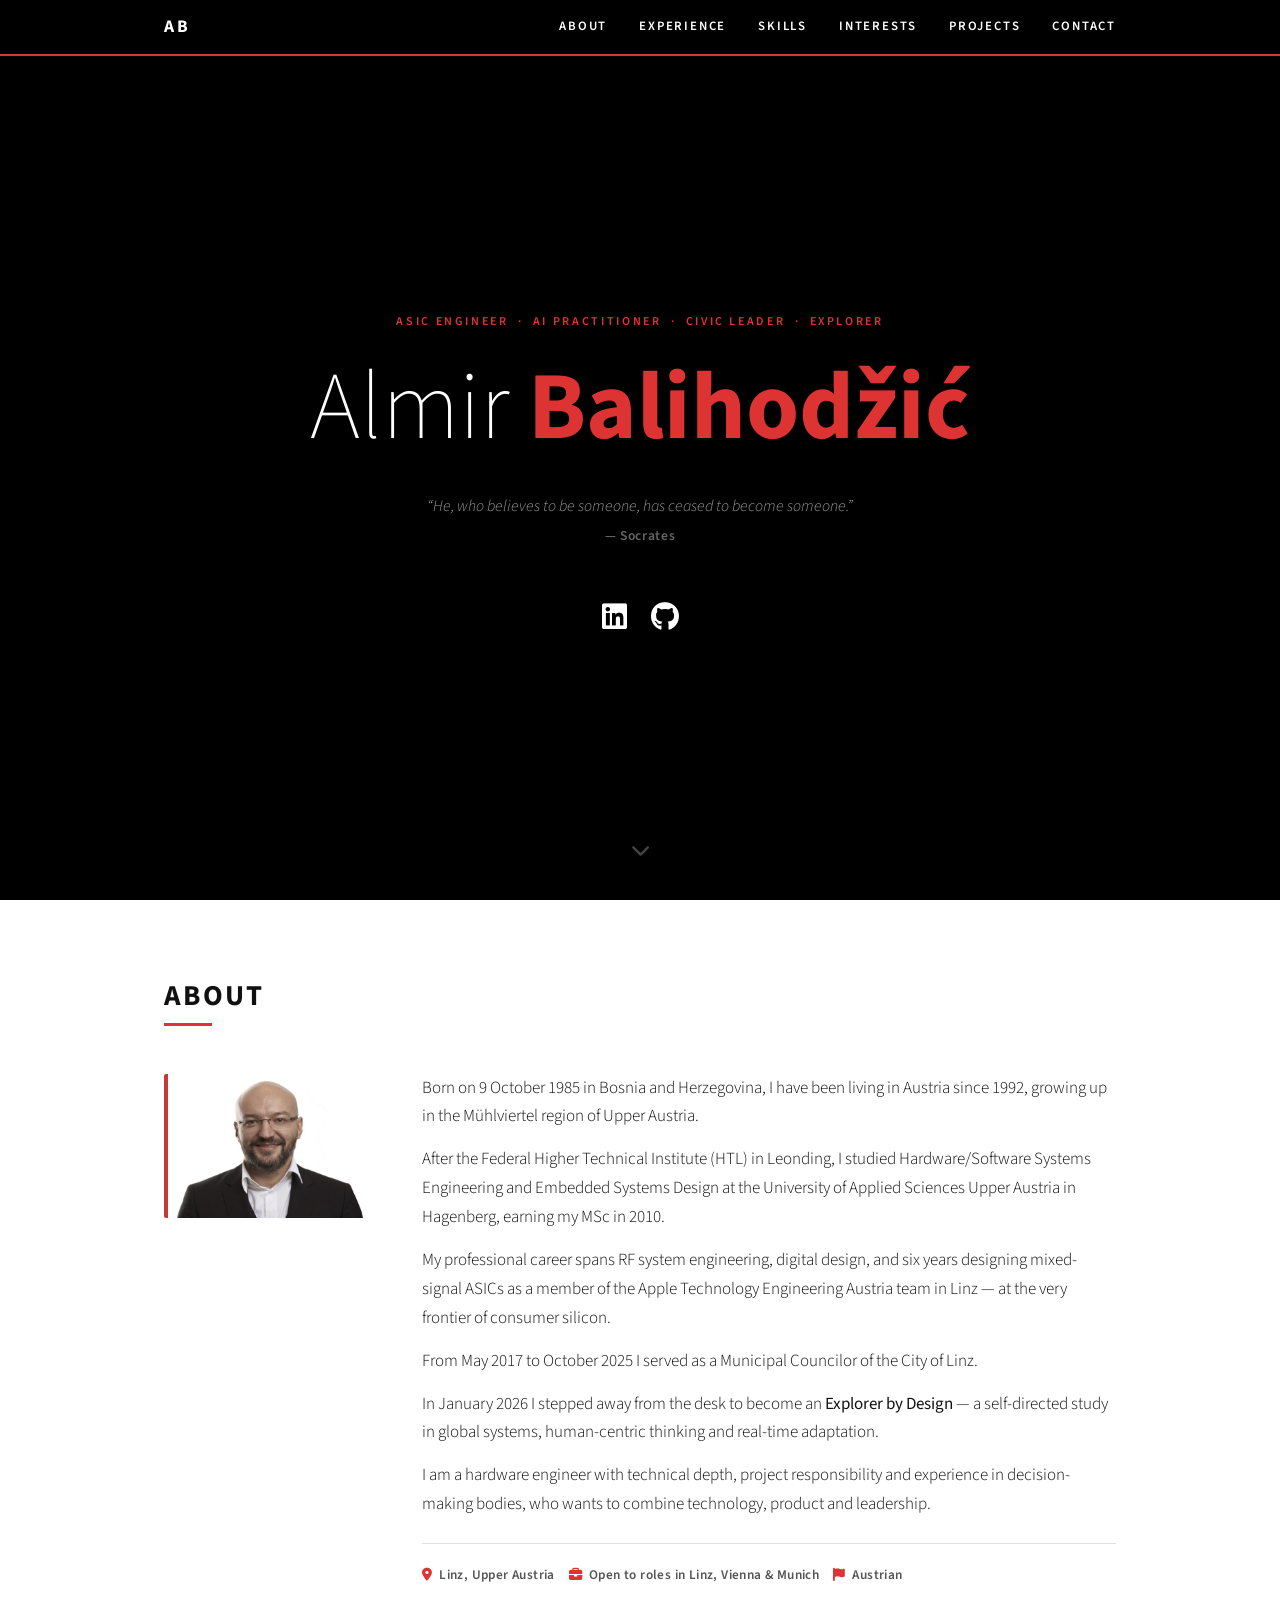
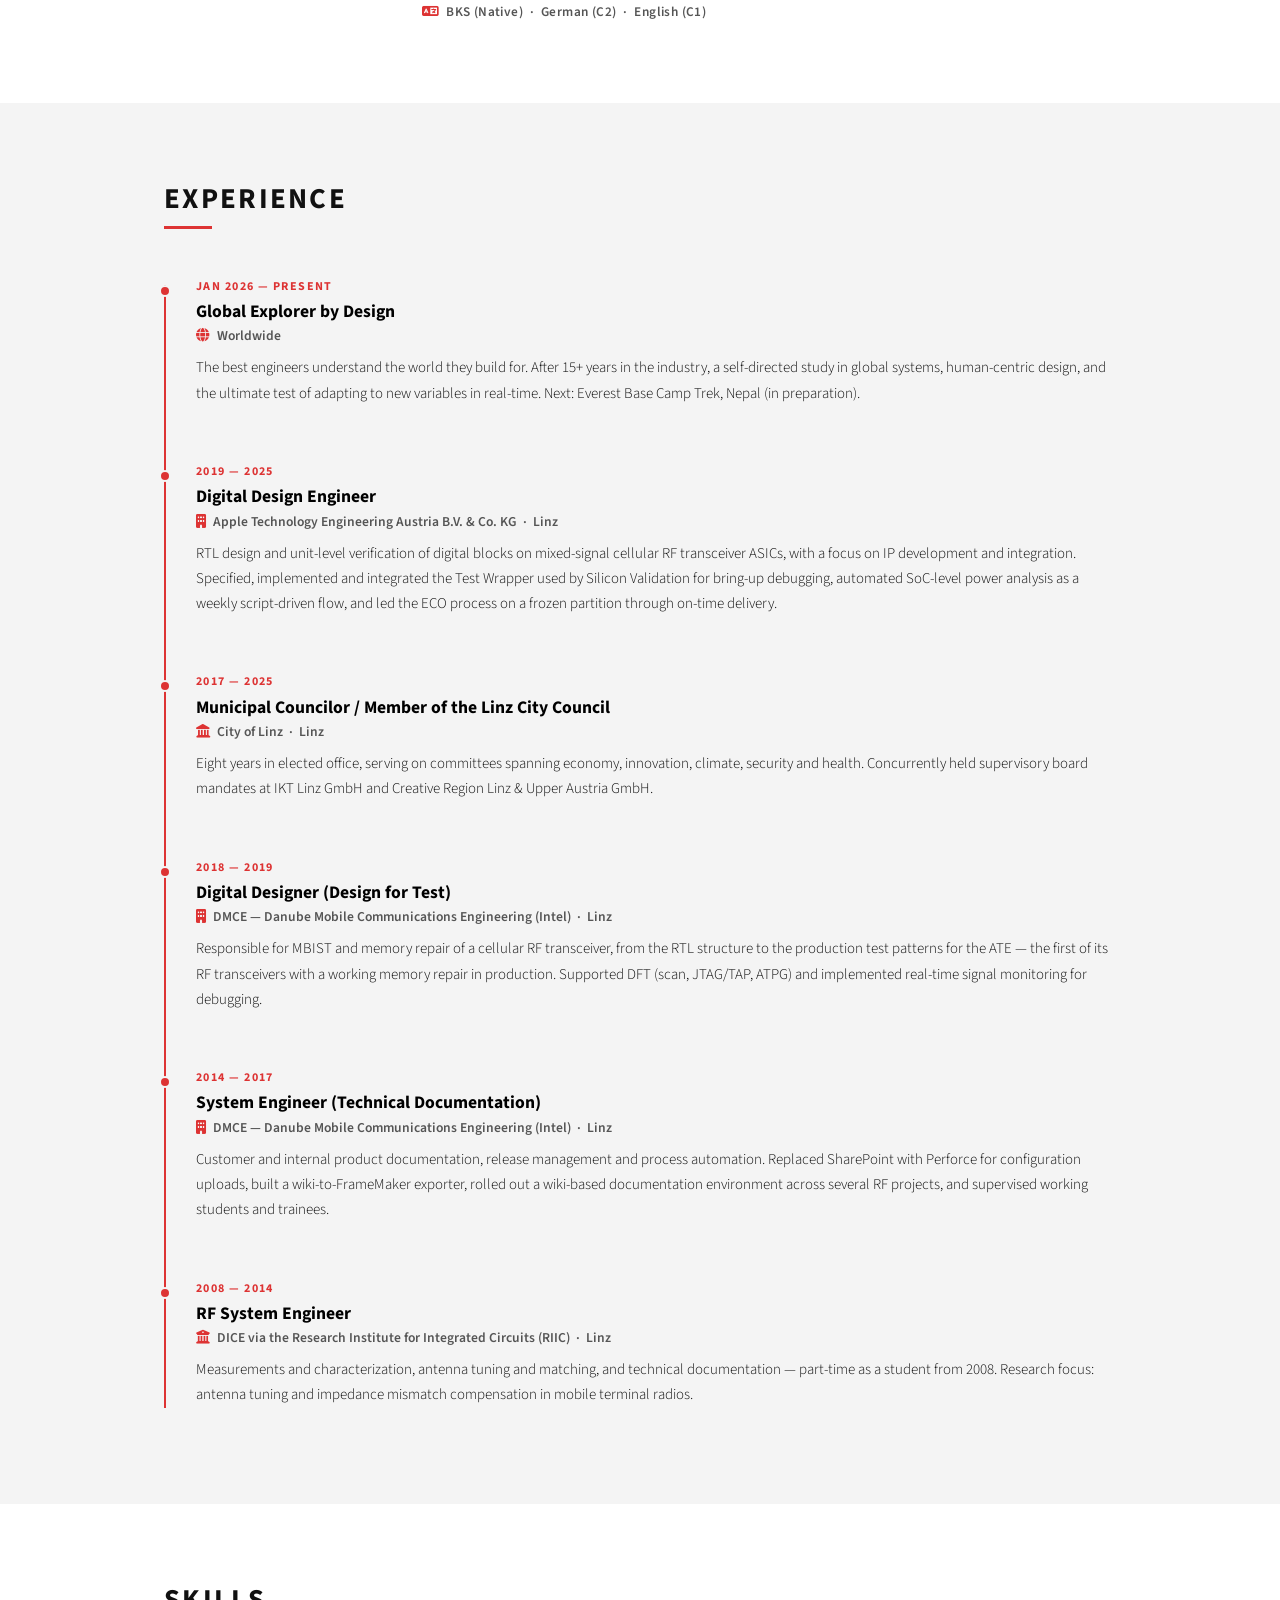
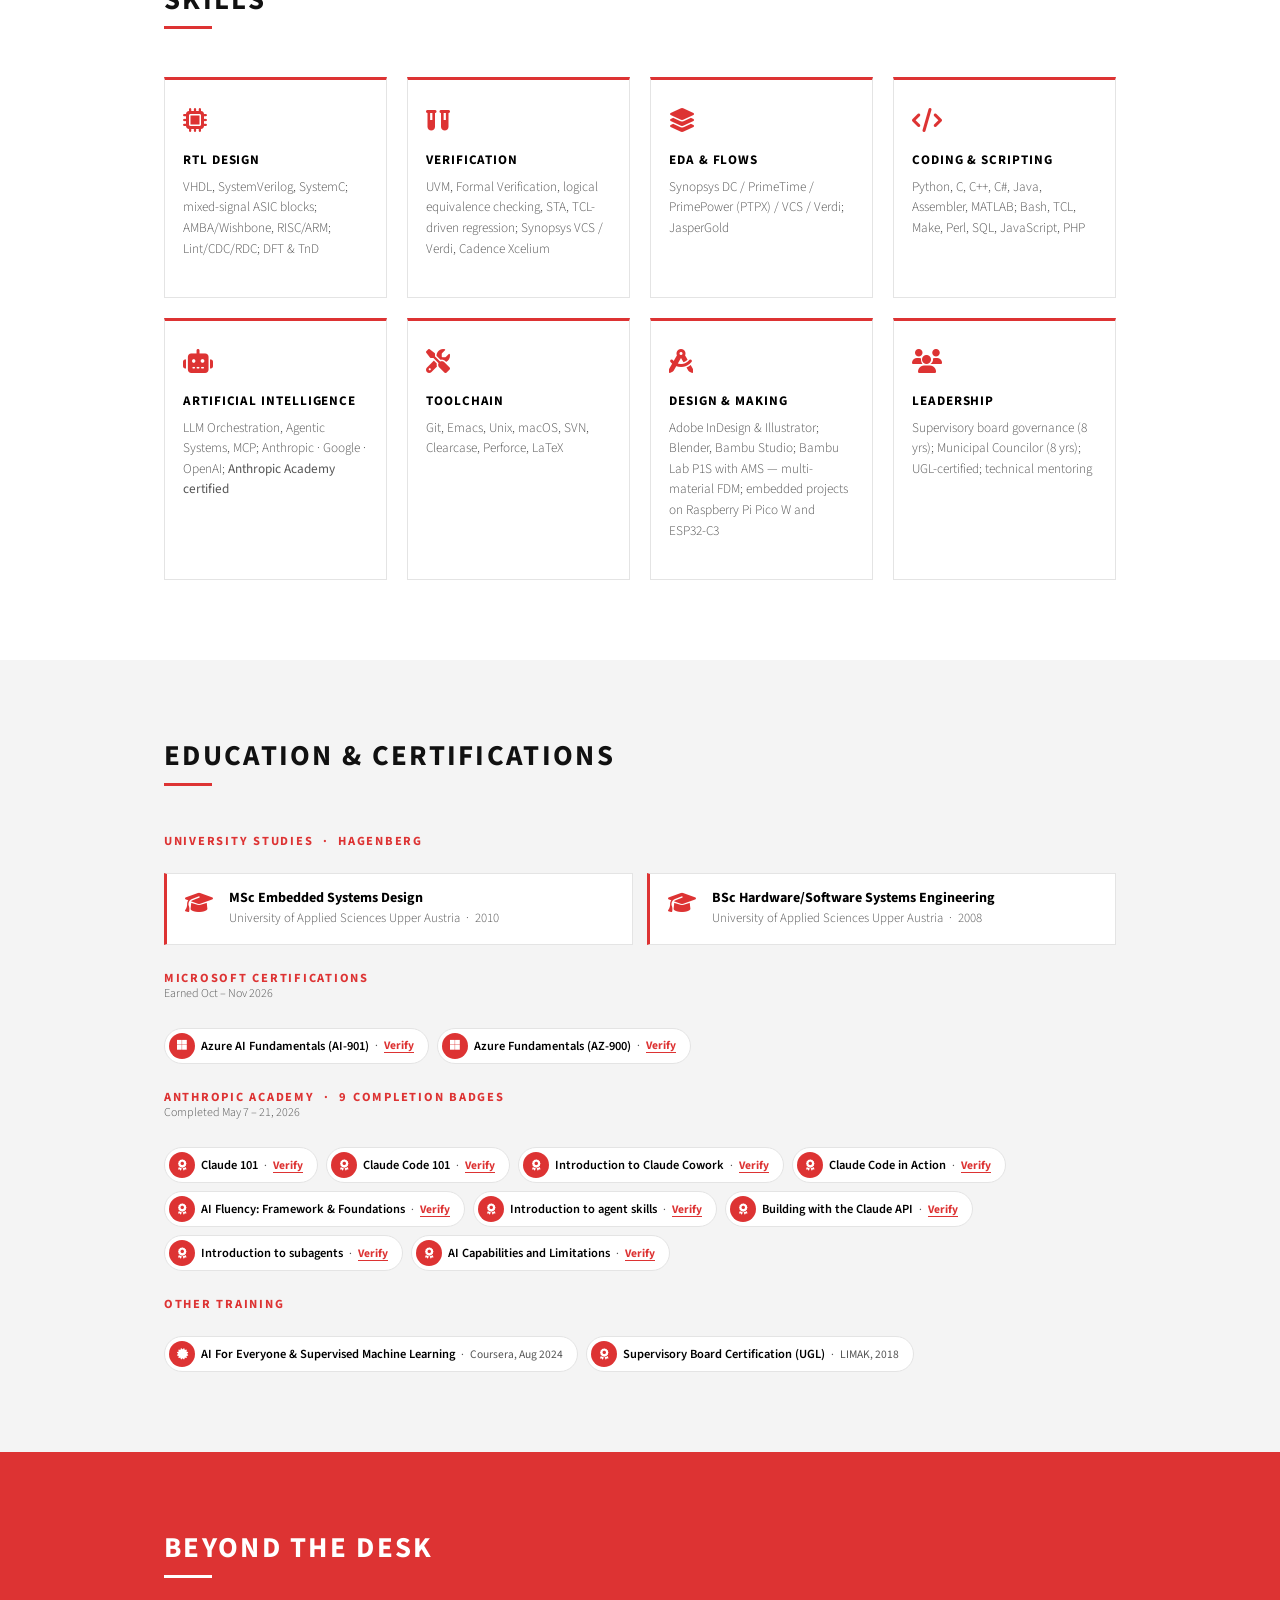
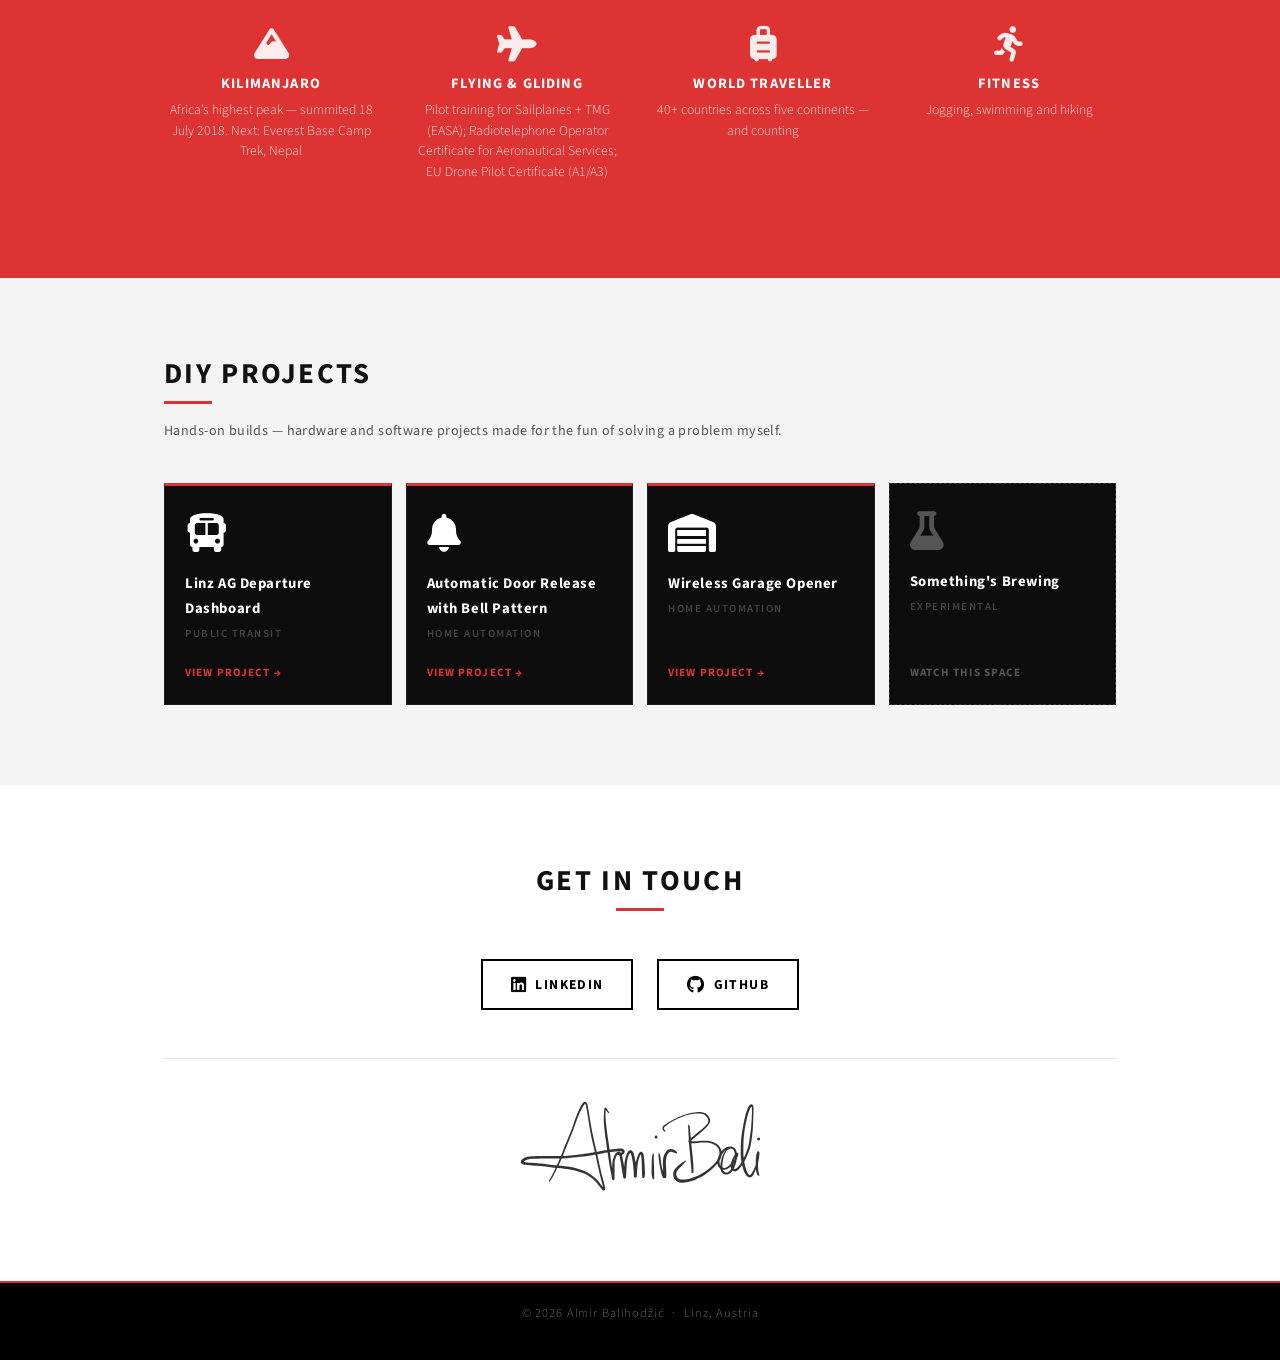
==== index.html @ bf656833 "chore: cache-bust CSS → fbca415" ====
<!DOCTYPE html>
<html lang="en">
<head>
  <meta charset="UTF-8">
  <meta name="viewport" content="width=device-width, initial-scale=1.0">
  <meta name="description" content="Almir Balihodžić — ASIC Engineer, AI Practitioner, Civic Leader, Explorer">
  <meta name="theme-color" content="#000000">

  <!-- Favicon -->
  <link rel="icon" href="favicon.svg" type="image/svg+xml">
  <link rel="apple-touch-icon" href="img/apple-touch-icon.png">
  <link rel="manifest" href="manifest.json">

  <!-- Open Graph — Facebook & LinkedIn -->
  <meta property="og:type" content="website">
  <meta property="og:title" content="Almir Balihodžić">
  <meta property="og:description" content="ASIC Engineer · AI Practitioner · Civic Leader · Explorer">
  <link rel="canonical" href="https://ialmirpro.github.io">

  <meta property="og:url" content="https://ialmirpro.github.io">
  <meta property="og:image" content="https://ialmirpro.github.io/img/social/og-facebook-linkedin.jpg">
  <meta property="og:image:width" content="1200">
  <meta property="og:image:height" content="630">
  <meta property="og:image:alt" content="Almir Balihodžić — ASIC Engineer, AI Practitioner, Civic Leader, Explorer">
  <meta property="profile:first_name" content="Almir">
  <meta property="profile:last_name" content="Balihodžić">
  <meta property="profile:username" content="almirbalihodzic">

  <!-- Twitter / X Card -->
  <meta name="twitter:card" content="summary_large_image">
  <meta name="twitter:title" content="Almir Balihodžić">
  <meta name="twitter:description" content="ASIC Engineer · AI Practitioner · Civic Leader · Explorer">
  <meta name="twitter:image" content="https://ialmirpro.github.io/img/social/og-facebook-linkedin.jpg">

  <title>Almir Balihodžić</title>

  <!-- Source Sans Pro -->
  <link rel="preconnect" href="https://fonts.googleapis.com">
  <link rel="preconnect" href="https://fonts.gstatic.com" crossorigin>
  <link href="https://fonts.googleapis.com/css2?family=Source+Sans+Pro:ital,wght@0,200;0,300;0,400;0,600;0,700;1,300&display=swap" rel="stylesheet">

  <!-- Font Awesome 6 -->
  <link rel="stylesheet" href="https://cdnjs.cloudflare.com/ajax/libs/font-awesome/6.5.0/css/all.min.css">

  <!-- Bootstrap 5 -->
  <link rel="stylesheet" href="https://cdn.jsdelivr.net/npm/bootstrap@5.3.3/dist/css/bootstrap.min.css">

  <link rel="stylesheet" href="style.css?v=fbca415">
</head>
<body>

  <!-- ================================================ -->
  <!-- NAVIGATION                                        -->
  <!-- ================================================ -->
  <nav class="navbar navbar-expand-md fixed-top" id="navbar">
    <div class="container">
      <a class="navbar-brand" href="#hero">AB</a>
      <button class="navbar-toggler" type="button" data-bs-toggle="collapse" data-bs-target="#navLinks" aria-controls="navLinks" aria-expanded="false" aria-label="Toggle navigation">
        <i class="fas fa-bars"></i>
      </button>
      <div class="collapse navbar-collapse" id="navLinks">
        <ul class="navbar-nav ms-md-auto">
          <li class="nav-item"><a class="nav-link" href="#about">About</a></li>
          <li class="nav-item"><a class="nav-link" href="#experience">Experience</a></li>
          <li class="nav-item"><a class="nav-link" href="#skills">Skills</a></li>
          <li class="nav-item"><a class="nav-link" href="#interests">Interests</a></li>
          <li class="nav-item d-none"><a class="nav-link" href="#gallery">Gallery</a></li>
          <li class="nav-item"><a class="nav-link" href="#projects">Projects</a></li>
          <li class="nav-item d-none"><a class="nav-link" href="#dashboards">Dashboards</a></li>
          <li class="nav-item"><a class="nav-link" href="#contact">Contact</a></li>
        </ul>
      </div>
    </div>
  </nav>

  <!-- ================================================ -->
  <!-- HERO                                              -->
  <!-- ================================================ -->
  <section id="hero" class="d-flex flex-column align-items-center justify-content-center text-center min-vh-100 position-relative">
    <div class="hero-content d-flex flex-column align-items-center gap-4">
      <span class="hero-eyebrow">ASIC Engineer &nbsp;·&nbsp; AI Practitioner &nbsp;·&nbsp; Civic Leader &nbsp;·&nbsp; Explorer</span>
      <h1>Almir <span class="red">Balihodžić</span></h1>
      <p class="hero-quote">
        &ldquo;He, who believes to be someone, has ceased to become someone.&rdquo;
        <em>&mdash; Socrates</em>
      </p>
      <div class="hero-icons d-flex gap-4 mt-2">
        <a href="https://www.linkedin.com/in/almirbalihodzic" target="_blank" rel="noopener" aria-label="LinkedIn">
          <i class="fab fa-linkedin"></i>
        </a>
        <a href="https://github.com/iAlmirPro" target="_blank" rel="noopener" aria-label="GitHub">
          <i class="fab fa-github"></i>
        </a>
      </div>
    </div>
    <a class="scroll-down" href="#about" aria-label="Scroll down">
      <i class="fas fa-chevron-down"></i>
    </a>
  </section>

  <!-- ================================================ -->
  <!-- ABOUT                                             -->
  <!-- ================================================ -->
  <section id="about">
    <div class="container">
      <h2 class="section-title">About</h2>
      <div class="about-grid row g-5 align-items-start">
        <div class="about-photo col-12 col-md-auto">
          <img src="img/photo.jpg" alt="Almir Balihodžić">
        </div>
        <div class="about-text col-12 col-md">
          <p>Born on 9 October 1985 in Bosnia and Herzegovina, I have been living in Austria since 1992, growing up in the Mühlviertel region of Upper Austria.</p>
          <p>After the Federal Higher Technical Institute (HTL) in Leonding, I studied Hardware/Software Systems Engineering and Embedded Systems Design at the University of Applied Sciences Upper Austria in Hagenberg, earning my MSc in 2010.</p>
          <p>My professional career spans RF system engineering, digital design, and six years designing mixed-signal ASICs as a member of the Apple Technology Engineering Austria team in Linz — at the very frontier of consumer silicon.</p>
          <p>From May 2017 to October 2025 I served as a Municipal Councilor of the City of Linz.</p>
		  <p>In January 2026 I stepped away from the desk to become an <strong>Explorer by Design</strong> — a self-directed study in global systems, human-centric thinking and real-time adaptation.</p>
          <p>I am a hardware engineer with technical depth, project responsibility and experience in decision-making bodies, who wants to combine technology, product and leadership.</p>
          <div class="about-meta">
            <span><i class="fas fa-map-marker-alt"></i>&nbsp; Linz, Upper Austria</span>
            <span><i class="fas fa-briefcase"></i>&nbsp; Open to roles in Linz, Vienna &amp; Munich</span>
            <span><i class="fas fa-flag"></i>&nbsp; Austrian</span>
            <span><i class="fas fa-language"></i>&nbsp; BKS (Native) &nbsp;·&nbsp; German (C2) &nbsp;·&nbsp; English (C1)</span>
          </div>
        </div>
      </div>
    </div>
  </section>

  <!-- ================================================ -->
  <!-- EXPERIENCE                                        -->
  <!-- ================================================ -->
  <section id="experience" class="section-alt">
    <div class="container">
      <h2 class="section-title">Experience</h2>
      <div class="timeline">

        <div class="timeline-item">
          <div class="timeline-date">Jan 2026 &mdash; present</div>
          <div class="timeline-body">
            <h3>Global Explorer by Design</h3>
            <p class="timeline-org"><i class="fas fa-globe"></i> Worldwide</p>
            <p>The best engineers understand the world they build for. After 15+ years in the industry, a self-directed study in global systems, human-centric design, and the ultimate test of adapting to new variables in real-time. Next: Everest Base Camp Trek, Nepal (in preparation).</p>
          </div>
        </div>

        <div class="timeline-item">
          <div class="timeline-date">2019 &mdash; 2025</div>
          <div class="timeline-body">
            <h3>Digital Design Engineer</h3>
            <p class="timeline-org"><i class="fas fa-building"></i> Apple Technology Engineering Austria B.V. &amp; Co. KG &nbsp;&middot;&nbsp; Linz</p>
            <p>RTL design and unit-level verification of digital blocks on mixed-signal cellular RF transceiver ASICs, with a focus on IP development and integration. Specified, implemented and integrated the Test Wrapper used by Silicon Validation for bring-up debugging, automated SoC-level power analysis as a weekly script-driven flow, and led the ECO process on a frozen partition through on-time delivery.</p>
          </div>
        </div>

        <div class="timeline-item">
          <div class="timeline-date">2017 &mdash; 2025</div>
          <div class="timeline-body">
            <h3>Municipal Councilor / Member of the Linz City Council</h3>
            <p class="timeline-org"><i class="fas fa-landmark"></i> City of Linz &nbsp;&middot;&nbsp; Linz</p>
            <p>Eight years in elected office, serving on committees spanning economy, innovation, climate, security and health. Concurrently held supervisory board mandates at IKT Linz GmbH and Creative Region Linz &amp; Upper Austria GmbH.</p>
          </div>
        </div>

        <div class="timeline-item">
          <div class="timeline-date">2018 &mdash; 2019</div>
          <div class="timeline-body">
            <h3>Digital Designer (Design for Test)</h3>
            <p class="timeline-org"><i class="fas fa-building"></i> DMCE — Danube Mobile Communications Engineering (Intel) &nbsp;&middot;&nbsp; Linz</p>
            <p>Responsible for MBIST and memory repair of a cellular RF transceiver, from the RTL structure to the production test patterns for the ATE — the first of its RF transceivers with a working memory repair in production. Supported DFT (scan, JTAG/TAP, ATPG) and implemented real-time signal monitoring for debugging.</p>
          </div>
        </div>

        <div class="timeline-item">
          <div class="timeline-date">2014 &mdash; 2017</div>
          <div class="timeline-body">
            <h3>System Engineer (Technical Documentation)</h3>
            <p class="timeline-org"><i class="fas fa-building"></i> DMCE — Danube Mobile Communications Engineering (Intel) &nbsp;&middot;&nbsp; Linz</p>
            <p>Customer and internal product documentation, release management and process automation. Replaced SharePoint with Perforce for configuration uploads, built a wiki-to-FrameMaker exporter, rolled out a wiki-based documentation environment across several RF projects, and supervised working students and trainees.</p>
          </div>
        </div>

        <div class="timeline-item">
          <div class="timeline-date">2008 &mdash; 2014</div>
          <div class="timeline-body">
            <h3>RF System Engineer</h3>
            <p class="timeline-org"><i class="fas fa-university"></i> DICE via the Research Institute for Integrated Circuits (RIIC) &nbsp;&middot;&nbsp; Linz</p>
            <p>Measurements and characterization, antenna tuning and matching, and technical documentation — part-time as a student from 2008. Research focus: antenna tuning and impedance mismatch compensation in mobile terminal radios.</p>
          </div>
        </div>

      </div>
    </div>
  </section>

  <!-- ================================================ -->
  <!-- SKILLS                                            -->
  <!-- ================================================ -->
  <section id="skills">
    <div class="container">
      <h2 class="section-title">Skills</h2>
      <div class="skills-grid row row-cols-2 row-cols-md-4">

        <div class="col">
          <div class="skill-card card h-100">
            <div class="skill-icon"><i class="fas fa-microchip"></i></div>
            <h3>RTL Design</h3>
            <p>VHDL, SystemVerilog, SystemC; mixed-signal ASIC blocks; AMBA/Wishbone, RISC/ARM; Lint/CDC/RDC; DFT &amp; TnD</p>
          </div>
        </div>

        <div class="col">
          <div class="skill-card card h-100">
            <div class="skill-icon"><i class="fas fa-vials"></i></div>
            <h3>Verification</h3>
            <p>UVM, Formal Verification, logical equivalence checking, STA, TCL-driven regression; Synopsys VCS / Verdi, Cadence Xcelium</p>
          </div>
        </div>

        <div class="col">
          <div class="skill-card card h-100">
            <div class="skill-icon"><i class="fas fa-layer-group"></i></div>
            <h3>EDA &amp; Flows</h3>
            <p>Synopsys DC / PrimeTime / PrimePower (PTPX) / VCS / Verdi; JasperGold</p>
          </div>
        </div>

        <div class="col">
          <div class="skill-card card h-100">
            <div class="skill-icon"><i class="fas fa-code"></i></div>
            <h3>Coding & Scripting</h3>
            <p>Python, C, C++, C#, Java, Assembler, MATLAB; Bash, TCL, Make, Perl, SQL, JavaScript, PHP</p>
          </div>
        </div>

        <div class="col">
          <div class="skill-card card h-100">
            <div class="skill-icon"><i class="fas fa-robot"></i></div>
            <h3>Artificial Intelligence</h3>
            <p>LLM Orchestration, Agentic Systems, MCP; Anthropic · Google · OpenAI; <strong>Anthropic Academy certified</strong></p>
          </div>
        </div>

        <div class="col">
          <div class="skill-card card h-100">
            <div class="skill-icon"><i class="fas fa-tools"></i></div>
            <h3>Toolchain</h3>
            <p>Git, Emacs, Unix, macOS, SVN, Clearcase, Perforce, LaTeX</p>
          </div>
        </div>

        <div class="col">
          <div class="skill-card card h-100">
            <div class="skill-icon"><i class="fas fa-drafting-compass"></i></div>
            <h3>Design &amp; Making</h3>
            <p>Adobe InDesign & Illustrator; Blender, Bambu Studio; Bambu Lab P1S with AMS &mdash; multi-material FDM; embedded projects on Raspberry Pi Pico W and ESP32-C3</p>
          </div>
        </div>

        <div class="col">
          <div class="skill-card card h-100">
            <div class="skill-icon"><i class="fas fa-users"></i></div>
            <h3>Leadership</h3>
            <p>Supervisory board governance (8 yrs); Municipal Councilor (8 yrs); UGL-certified; technical mentoring</p>
          </div>
        </div>

      </div>
    </div>
  </section>

  <!-- ================================================ -->
  <!-- EDUCATION & CERTIFICATIONS                        -->
  <!-- ================================================ -->
  <section id="certifications" class="section-alt">
    <div class="container">
      <h2 class="section-title">Education &amp; Certifications</h2>
      <div class="cert-group">
        <h3 class="cert-group-title">University Studies &nbsp;&middot;&nbsp; Hagenberg</h3>
        <div class="cert-grid row row-cols-1 row-cols-md-2">

          <div class="col">
            <div class="cert-item h-100">
              <div class="cert-icon"><i class="fas fa-graduation-cap"></i></div>
              <div>
                <h3>MSc Embedded Systems Design</h3>
                <p>University of Applied Sciences Upper Austria &nbsp;&middot;&nbsp; 2010</p>
              </div>
            </div>
          </div>

          <div class="col">
            <div class="cert-item h-100">
              <div class="cert-icon"><i class="fas fa-graduation-cap"></i></div>
              <div>
                <h3>BSc Hardware/Software Systems Engineering</h3>
                <p>University of Applied Sciences Upper Austria &nbsp;&middot;&nbsp; 2008</p>
              </div>
            </div>
          </div>

        </div>
      </div>


      <div class="cert-group">
        <h3 class="cert-group-title">Microsoft Certifications</h3>
        <p class="cert-group-date">Earned Oct &ndash; Nov 2026</p>
        <div class="cert-badges">
        <a class="cert-chip" href="https://learn.microsoft.com/api/credentials/share/en-us/AlmirBalihodzic-0671/69D5CB1D7B59856D?sharingId=2E374389CCB12761" target="_blank" rel="noopener" title="Azure AI Fundamentals (AI-901) · Oct 2026 · Verify on Microsoft Learn">
          <span class="cert-chip-icon"><i class="fab fa-microsoft"></i></span><span class="cert-chip-text"><span>Azure AI Fundamentals <span class="text-nowrap">(AI-901)</span></span><span class="cert-link"><span class="cert-link-text">Verify</span></span></span>
        </a>
        <a class="cert-chip" href="https://learn.microsoft.com/api/credentials/share/en-us/AlmirBalihodzic-0671/A22AE3EAE26D6F20?sharingId=2E374389CCB12761" target="_blank" rel="noopener" title="Azure Fundamentals (AZ-900) · Nov 2026 · Verify on Microsoft Learn">
          <span class="cert-chip-icon"><i class="fab fa-microsoft"></i></span><span class="cert-chip-text"><span>Azure Fundamentals <span class="text-nowrap">(AZ-900)</span></span><span class="cert-link"><span class="cert-link-text">Verify</span></span></span>
        </a>
        </div>
      </div>
      <div class="cert-group">
        <h3 class="cert-group-title">Anthropic Academy &nbsp;&middot;&nbsp; 9 completion badges</h3>
        <p class="cert-group-date">Completed May 7 &ndash; 21, 2026</p>
        <div class="cert-badges">
        <a class="cert-chip" href="https://academy.claude.com/verify/eb4e2a7936846a1b74a30ba93093bd2c" target="_blank" rel="noopener" title="Claude 101 · May 7, 2026 · Verify on Claude Academy">
          <span class="cert-chip-icon"><i class="fas fa-award"></i></span><span class="cert-chip-text">Claude 101<span class="cert-link"><span class="cert-link-text">Verify</span></span></span>
        </a>
        <a class="cert-chip" href="https://academy.claude.com/verify/6c67d1ab0bf0159405d66167cc835186" target="_blank" rel="noopener" title="Claude Code 101 · May 8, 2026 · Verify on Claude Academy">
          <span class="cert-chip-icon"><i class="fas fa-award"></i></span><span class="cert-chip-text">Claude Code 101<span class="cert-link"><span class="cert-link-text">Verify</span></span></span>
        </a>
        <a class="cert-chip" href="https://academy.claude.com/verify/8880b7fae1b2da22fdeadf7eba707fe8" target="_blank" rel="noopener" title="Introduction to Claude Cowork · May 11, 2026 · Verify on Claude Academy">
          <span class="cert-chip-icon"><i class="fas fa-award"></i></span><span class="cert-chip-text">Introduction to Claude Cowork<span class="cert-link"><span class="cert-link-text">Verify</span></span></span>
        </a>
        <a class="cert-chip" href="https://academy.claude.com/verify/693429d2dade44ed127d19dcfd8d1f18" target="_blank" rel="noopener" title="Claude Code in Action · May 13, 2026 · Verify on Claude Academy">
          <span class="cert-chip-icon"><i class="fas fa-award"></i></span><span class="cert-chip-text">Claude Code in Action<span class="cert-link"><span class="cert-link-text">Verify</span></span></span>
        </a>
        <a class="cert-chip" href="https://academy.claude.com/verify/7bfee8c3c3dae6ea544bafda20127918" target="_blank" rel="noopener" title="AI Fluency: Framework & Foundations · May 14, 2026 · Verify on Claude Academy">
          <span class="cert-chip-icon"><i class="fas fa-award"></i></span><span class="cert-chip-text">AI Fluency: Framework &amp; Foundations<span class="cert-link"><span class="cert-link-text">Verify</span></span></span>
        </a>
        <a class="cert-chip" href="https://academy.claude.com/verify/274b6cf3af838ff55ad96f986725f9d2" target="_blank" rel="noopener" title="Introduction to agent skills · May 18, 2026 · Verify on Claude Academy">
          <span class="cert-chip-icon"><i class="fas fa-award"></i></span><span class="cert-chip-text">Introduction to agent skills<span class="cert-link"><span class="cert-link-text">Verify</span></span></span>
        </a>
        <a class="cert-chip" href="https://academy.claude.com/verify/2a9030601b4830d7bff13e1b46ac83a8" target="_blank" rel="noopener" title="Building with the Claude API · May 20, 2026 · Verify on Claude Academy">
          <span class="cert-chip-icon"><i class="fas fa-award"></i></span><span class="cert-chip-text">Building with the Claude API<span class="cert-link"><span class="cert-link-text">Verify</span></span></span>
        </a>
        <a class="cert-chip" href="https://academy.claude.com/verify/e948a94a463026da8e641bb79b5b7622" target="_blank" rel="noopener" title="Introduction to subagents · May 20, 2026 · Verify on Claude Academy">
          <span class="cert-chip-icon"><i class="fas fa-award"></i></span><span class="cert-chip-text">Introduction to subagents<span class="cert-link"><span class="cert-link-text">Verify</span></span></span>
        </a>
        <a class="cert-chip" href="https://academy.claude.com/verify/d9778cd3842a71a66cc2e6adc441ad64" target="_blank" rel="noopener" title="AI Capabilities and Limitations · May 21, 2026 · Verify on Claude Academy">
          <span class="cert-chip-icon"><i class="fas fa-award"></i></span><span class="cert-chip-text">AI Capabilities and Limitations<span class="cert-link"><span class="cert-link-text">Verify</span></span></span>
        </a>
        </div>
      </div>

      <div class="cert-group">
        <h3 class="cert-group-title">Other Training</h3>
        <div class="cert-badges">
        <div class="cert-chip cert-chip-static">
          <span class="cert-chip-icon"><i class="fas fa-certificate"></i></span><span class="cert-chip-text">AI For Everyone &amp; Supervised Machine Learning<span class="cert-chip-meta">Coursera, Aug 2024</span></span>
        </div>
        <div class="cert-chip cert-chip-static">
          <span class="cert-chip-icon"><i class="fas fa-award"></i></span><span class="cert-chip-text">Supervisory Board Certification (UGL)<span class="cert-chip-meta">LIMAK, 2018</span></span>
        </div>
        </div>
      </div>
    </div>
  </section>

  <!-- ================================================ -->
  <!-- INTERESTS                                         -->
  <!-- ================================================ -->
  <section id="interests" class="section-red">
    <div class="container">
      <h2 class="section-title">Beyond the Desk</h2>
      <div class="interests-grid row row-cols-2 row-cols-md-4 text-center">

        <div class="col">
          <div class="interest-item">
            <i class="fas fa-mountain"></i>
            <h3>Kilimanjaro</h3>
            <p>Africa&rsquo;s highest peak &mdash; summited 18 July 2018. Next: Everest Base Camp Trek, Nepal</p>
          </div>
        </div>

        <div class="col">
          <div class="interest-item">
            <i class="fas fa-plane"></i>
            <h3>Flying &amp; Gliding</h3>
            <p>Pilot training for Sailplanes + TMG (EASA); Radiotelephone Operator Certificate for Aeronautical Services; EU Drone Pilot Certificate (A1/A3)</p>
          </div>
        </div>

        <div class="col">
          <div class="interest-item">
            <i class="fas fa-suitcase-rolling"></i>
            <h3>World Traveller</h3>
            <p>40+ countries across five continents &mdash; and counting</p>
          </div>
        </div>

        <div class="col">
          <div class="interest-item">
            <i class="fas fa-person-running"></i>
            <h3>Fitness</h3>
            <p>Jogging, swimming and hiking</p>
          </div>
        </div>

      </div>
    </div>
  </section>

  <!-- ================================================ -->
  <!-- TRAVEL GALLERY  (hidden for public — remove d-none to re-enable, incl. its nav item) -->
  <!-- ================================================ -->
  <section id="gallery" class="section-dark d-none">
    <div class="container">
      <span class="hero-eyebrow">World Traveller &nbsp;·&nbsp; Global Explorer by Design</span>
      <h2 class="section-title">Around the World</h2>
      <p class="dashboards-intro">Hover a photo on desktop, tap it on mobile — a placeholder gallery, real photos and stories coming soon.</p>
      <div class="gallery-grid row row-cols-2 row-cols-md-3">

        <div class="col">
          <div class="travel-tile" tabindex="0" style="--tint:#dd3333">
            <img src="data:image/svg+xml,%3Csvg xmlns='http://www.w3.org/2000/svg' width='400' height='300'%3E%3Crect width='400' height='300' fill='%232a2a2a'/%3E%3C/svg%3E" alt="Placeholder photo — Tanzania">
            <div class="travel-caption">
              <div class="travel-location">Tanzania</div>
              <p class="travel-story">Placeholder story — swap in the real memory from this trip.</p>
            </div>
          </div>
        </div>

        <div class="col">
          <div class="travel-tile" tabindex="0" style="--tint:#00AFCA">
            <img src="data:image/svg+xml,%3Csvg xmlns='http://www.w3.org/2000/svg' width='400' height='300'%3E%3Crect width='400' height='300' fill='%232a2a2a'/%3E%3C/svg%3E" alt="Placeholder photo — Kazakhstan">
            <div class="travel-caption">
              <div class="travel-location">Kazakhstan</div>
              <p class="travel-story">Placeholder story — swap in the real memory from this trip.</p>
            </div>
          </div>
        </div>

        <div class="col">
          <div class="travel-tile" tabindex="0" style="--tint:#E8192C">
            <img src="data:image/svg+xml,%3Csvg xmlns='http://www.w3.org/2000/svg' width='400' height='300'%3E%3Crect width='400' height='300' fill='%232a2a2a'/%3E%3C/svg%3E" alt="Placeholder photo — Kyrgyzstan">
            <div class="travel-caption">
              <div class="travel-location">Kyrgyzstan</div>
              <p class="travel-story">Placeholder story — swap in the real memory from this trip.</p>
            </div>
          </div>
        </div>

        <div class="col">
          <div class="travel-tile" tabindex="0" style="--tint:#1EB4E5">
            <img src="data:image/svg+xml,%3Csvg xmlns='http://www.w3.org/2000/svg' width='400' height='300'%3E%3Crect width='400' height='300' fill='%232a2a2a'/%3E%3C/svg%3E" alt="Placeholder photo — Uzbekistan">
            <div class="travel-caption">
              <div class="travel-location">Uzbekistan</div>
              <p class="travel-story">Placeholder story — swap in the real memory from this trip.</p>
            </div>
          </div>
        </div>

        <div class="col">
          <div class="travel-tile" tabindex="0" style="--tint:#009A44">
            <img src="data:image/svg+xml,%3Csvg xmlns='http://www.w3.org/2000/svg' width='400' height='300'%3E%3Crect width='400' height='300' fill='%232a2a2a'/%3E%3C/svg%3E" alt="Placeholder photo — Turkmenistan">
            <div class="travel-caption">
              <div class="travel-location">Turkmenistan</div>
              <p class="travel-story">Placeholder story — swap in the real memory from this trip.</p>
            </div>
          </div>
        </div>

        <div class="col">
          <div class="travel-tile" tabindex="0" style="--tint:#002395">
            <img src="data:image/svg+xml,%3Csvg xmlns='http://www.w3.org/2000/svg' width='400' height='300'%3E%3Crect width='400' height='300' fill='%232a2a2a'/%3E%3C/svg%3E" alt="Placeholder photo — Bosnia and Herzegovina">
            <div class="travel-caption">
              <div class="travel-location">Bosnia &amp; Herzegovina</div>
              <p class="travel-story">Placeholder story — swap in the real memory from this trip.</p>
            </div>
          </div>
        </div>

      </div>
    </div>
  </section>

  <!-- ================================================ -->
  <!-- DIY PROJECTS                                      -->
  <!-- ================================================ -->
  <section id="projects" class="section-alt">
    <div class="container">
      <h2 class="section-title">DIY Projects</h2>
      <p class="dashboards-intro">Hands-on builds — hardware and software projects made for the fun of solving a problem myself.</p>
      <div class="projects-grid row row-cols-2 row-cols-md-4">

        <div class="col">
          <a href="projects/linz-ag-departure-dashboard.html" class="dash-card card h-100" target="_blank" rel="noopener">
            <div class="dash-flag"><i class="fas fa-bus"></i></div>
            <div class="dash-name">Linz AG Departure Dashboard</div>
            <div class="dash-region">Public Transit</div>
            <div class="dash-open">View Project →</div>
          </a>
        </div>

        <div class="col">
          <a href="projects/automatic-door-bell-release.html" class="dash-card card h-100" target="_blank" rel="noopener">
            <div class="dash-flag"><i class="fas fa-bell"></i></div>
            <div class="dash-name">Automatic Door Release with Bell Pattern</div>
            <div class="dash-region">Home Automation</div>
            <div class="dash-open">View Project →</div>
          </a>
        </div>

        <div class="col">
          <a href="projects/wireless-garage-opener.html" class="dash-card card h-100" target="_blank" rel="noopener">
            <div class="dash-flag"><i class="fas fa-warehouse"></i></div>
            <div class="dash-name">Wireless Garage Opener</div>
            <div class="dash-region">Home Automation</div>
            <div class="dash-open">View Project →</div>
          </a>
        </div>

        <div class="col">
          <div class="dash-card teaser card h-100">
            <div class="dash-flag"><i class="fas fa-flask"></i></div>
            <div class="dash-name">Something's Brewing</div>
            <div class="dash-region">Experimental</div>
            <div class="dash-open">Watch this space</div>
          </div>
        </div>

      </div>
    </div>
  </section>

  <!-- ================================================ -->
  <!-- COUNTRY DASHBOARDS  (hidden for public — remove d-none to re-enable, incl. its nav item) -->
  <!-- ================================================ -->
  <section id="dashboards" class="section-dark d-none">
    <div class="container">
      <span class="hero-eyebrow">Experimental &nbsp;·&nbsp; AI-Assisted</span>
      <h2 class="section-title">Country Dashboards</h2>
      <p class="dashboards-intro">Built on the road with AI assistance — a single-page reference for country data I'd otherwise have to dig up and research from scratch each time I traveled. Data snapshots across the world — geography, climate, population, economy and more.</p>
      <div class="dashboards-grid row row-cols-2 row-cols-sm-3 row-cols-lg-5">

        <div class="col">
          <a href="dashboards/kyrgyzstan.html" class="dash-card card h-100" style="--accent:#E8192C" target="_blank" rel="noopener">
            <div class="dash-flag">🇰🇬</div>
            <div class="dash-name">Kyrgyzstan</div>
            <div class="dash-region">Central Asia</div>
            <div class="dash-open">Open Dashboard →</div>
          </a>
        </div>

        <div class="col">
          <a href="dashboards/kazakhstan.html" class="dash-card card h-100" style="--accent:#00AFCA" target="_blank" rel="noopener">
            <div class="dash-flag">🇰🇿</div>
            <div class="dash-name">Kazakhstan</div>
            <div class="dash-region">Central Asia</div>
            <div class="dash-open">Open Dashboard →</div>
          </a>
        </div>

        <div class="col">
          <a href="dashboards/uzbekistan.html" class="dash-card card h-100" style="--accent:#1EB4E5" target="_blank" rel="noopener">
            <div class="dash-flag">🇺🇿</div>
            <div class="dash-name">Uzbekistan</div>
            <div class="dash-region">Central Asia</div>
            <div class="dash-open">Open Dashboard →</div>
          </a>
        </div>

        <div class="col">
          <a href="dashboards/tajikistan.html" class="dash-card card h-100" style="--accent:#239F40" target="_blank" rel="noopener">
            <div class="dash-flag">🇹🇯</div>
            <div class="dash-name">Tajikistan</div>
            <div class="dash-region">Central Asia</div>
            <div class="dash-open">Open Dashboard →</div>
          </a>
        </div>

        <div class="col">
          <a href="dashboards/turkmenistan.html" class="dash-card card h-100" style="--accent:#009A44" target="_blank" rel="noopener">
            <div class="dash-flag">🇹🇲</div>
            <div class="dash-name">Turkmenistan</div>
            <div class="dash-region">Central Asia</div>
            <div class="dash-open">Open Dashboard →</div>
          </a>
        </div>

        <div class="col">
          <a href="dashboards/bosnia-and-herzegovina.html" class="dash-card card h-100" style="--accent:#002395" target="_blank" rel="noopener">
            <div class="dash-flag">🇧🇦</div>
            <div class="dash-name">Bosnia &amp; Herzegovina</div>
            <div class="dash-region">Western Balkans</div>
            <div class="dash-open">Open Dashboard →</div>
          </a>
        </div>

      </div>
    </div>
  </section>

  <!-- ================================================ -->
  <!-- CONTACT / SIGNATURE                               -->
  <!-- ================================================ -->
  <section id="contact">
    <div class="container text-center">
      <h2 class="section-title">Get in Touch</h2>
      <div class="contact-links d-flex justify-content-center gap-4 mb-5">
        <a href="https://www.linkedin.com/in/almirbalihodzic" target="_blank" rel="noopener">
          <i class="fab fa-linkedin"></i> LinkedIn
        </a>
        <a href="https://github.com/iAlmirPro" target="_blank" rel="noopener">
          <i class="fab fa-github"></i> GitHub
        </a>
      </div>
      <div class="signature-wrap">
        <img src="img/signature.svg" alt="Almir Balihodžić signature" class="signature" loading="lazy">
      </div>
    </div>
  </section>

  <!-- ================================================ -->
  <!-- FOOTER                                            -->
  <!-- ================================================ -->
  <footer>
    <p>&copy; <span id="year"></span> Almir Balihodžić &nbsp;&middot;&nbsp; Linz, Austria</p>
  </footer>

  <script src="https://cdn.jsdelivr.net/npm/bootstrap@5.3.3/dist/js/bootstrap.bundle.min.js"></script>
  <script src="script.js"></script>
</body>
</html>
---- style.css ----
/* ================================================
   RESET & BASE
   ================================================ */
*, *::before, *::after {
  box-sizing: border-box;
  margin: 0;
  padding: 0;
}

:root {
  --red:   #dd3333;
  --black: #000000;
  --white: #ffffff;
  --gray:  #f4f4f4;
  --text:  #111111;
  --muted: #555555;
  --nav-h: 56px;
}

html {
  scroll-behavior: smooth;
}

body {
  font-family: 'Source Sans Pro', sans-serif;
  font-weight: 300;
  font-size: 17px;
  line-height: 1.7;
  color: var(--text);
  background: var(--white);
}

img {
  display: block;
  max-width: 100%;
}

a {
  color: var(--red);
  text-decoration: none;
}

a:hover {
  text-decoration: underline;
}

/* ================================================
   UTILITIES
   ================================================ */
.container {
  max-width: 1000px;
  padding-left: 24px;
  padding-right: 24px;
}

.text-center { text-align: center; }

.red { color: var(--red); }

section {
  padding: 80px 0;
}

.section-alt {
  background: var(--gray);
}

.section-red {
  background: var(--red);
  color: var(--white);
}

/* ================================================
   SECTION TITLES
   ================================================ */
.section-title {
  font-size: 1.8rem;
  font-weight: 700;
  letter-spacing: 0.08em;
  text-transform: uppercase;
  margin-bottom: 48px;
  position: relative;
}

.section-title::after {
  content: '';
  display: block;
  width: 48px;
  height: 3px;
  background: var(--red);
  margin-top: 8px;
}

.section-red .section-title { color: var(--white); }
.section-red .section-title::after { background: var(--white); }
.text-center .section-title::after { margin: 8px auto 0; }

/* ================================================
   NAVIGATION
   ================================================ */
#navbar.navbar {
  background: var(--black);
  border-bottom: 2px solid var(--red);
  height: var(--nav-h);
  padding-top: 0;
  padding-bottom: 0;
}

#navbar .navbar-brand {
  font-size: 1.1rem;
  font-weight: 700;
  color: var(--white);
  letter-spacing: 0.15em;
  transition: color 0.2s;
}

#navbar .navbar-brand:hover {
  color: var(--red);
}

#navbar .navbar-nav {
  gap: 32px;
}

#navbar .nav-link {
  padding: 0;
  color: var(--white);
  font-size: 0.8rem;
  font-weight: 600;
  letter-spacing: 0.14em;
  text-transform: uppercase;
  transition: color 0.2s;
}

#navbar .nav-link:hover {
  color: var(--red);
}

#navbar .navbar-toggler {
  padding: 0;
  border: none;
  background: none;
  color: var(--white);
  font-size: 1.3rem;
  box-shadow: none;
}

@media (max-width: 767.98px) {

  #navLinks.navbar-collapse {
    position: absolute;
    top: var(--nav-h);
    left: 0;
    right: 0;
    background: var(--black);
    border-bottom: 2px solid var(--red);
    padding: 8px 0;
  }

  #navbar .navbar-nav {
    gap: 0;
  }

  #navbar .nav-link {
    display: block;
    padding: 12px 24px;
  }

}

/* ================================================
   HERO
   ================================================ */
#hero {
  background: var(--black);
  padding: var(--nav-h) 24px 0;
}

.hero-eyebrow {
  font-size: 0.75rem;
  font-weight: 600;
  letter-spacing: 0.22em;
  text-transform: uppercase;
  color: var(--red);
}

#hero h1 {
  font-size: clamp(3rem, 8vw, 6rem);
  font-weight: 200;
  color: var(--white);
  line-height: 1.1;
}

#hero h1 .red {
  font-weight: 700;
}

.hero-quote {
  max-width: 500px;
  font-size: 1rem;
  font-weight: 300;
  color: #999999;
  font-style: italic;
  line-height: 1.6;
}

.hero-quote em {
  font-style: normal;
  font-weight: 600;
  color: #666666;
  display: block;
  margin-top: 6px;
  font-size: 0.85rem;
  letter-spacing: 0.05em;
}

.hero-icons a {
  color: var(--white);
  font-size: 1.8rem;
  transition: color 0.2s, transform 0.2s;
  text-decoration: none;
}

.hero-icons a:hover {
  color: var(--red);
  transform: translateY(-3px);
  text-decoration: none;
}

.scroll-down {
  position: absolute;
  bottom: 32px;
  color: #444444;
  font-size: 1.2rem;
  animation: bounce 2s infinite;
  text-decoration: none;
}

.scroll-down:hover {
  color: var(--red);
  text-decoration: none;
}

@keyframes bounce {
  0%, 100% { transform: translateY(0); }
  50%       { transform: translateY(8px); }
}

/* ================================================
   ABOUT
   ================================================ */
.about-photo {
  max-width: calc(210px + var(--bs-gutter-x, 3rem));
}

.about-photo img {
  width: 100%;
  border-radius: 2px;
  border-left: 4px solid var(--red);
  filter: grayscale(15%);
}

.about-text p {
  margin-bottom: 14px;
}

@media (max-width: 767.98px) {
  .about-photo {
    max-width: calc(180px + var(--bs-gutter-x, 3rem));
  }
}

.about-meta {
  display: flex;
  flex-wrap: wrap;
  gap: 14px;
  margin-top: 24px;
  padding-top: 20px;
  border-top: 1px solid #e0e0e0;
  font-size: 0.83rem;
  font-weight: 600;
  color: var(--muted);
  letter-spacing: 0.03em;
}

.about-meta i {
  color: var(--red);
}

/* ================================================
   TIMELINE
   ================================================ */
.timeline {
  position: relative;
  padding-left: 32px;
}

.timeline::before {
  content: '';
  position: absolute;
  left: 0;
  top: 8px;
  bottom: 0;
  width: 2px;
  background: var(--red);
}

.timeline-item {
  position: relative;
  padding-bottom: 40px;
}

.timeline-item:last-child { padding-bottom: 0; }

.timeline-item::before {
  content: '';
  position: absolute;
  left: -37px;
  top: 8px;
  width: 12px;
  height: 12px;
  border-radius: 50%;
  background: var(--red);
  border: 2px solid var(--gray);
}

.timeline-date {
  font-size: 0.75rem;
  font-weight: 700;
  letter-spacing: 0.12em;
  text-transform: uppercase;
  color: var(--red);
  margin-bottom: 4px;
}

.timeline-body h3 {
  font-size: 1.1rem;
  font-weight: 700;
  color: var(--black);
  margin-bottom: 2px;
}

.timeline-org {
  font-size: 0.85rem;
  font-weight: 600;
  color: var(--muted);
  margin-bottom: 8px;
}

.timeline-org i {
  color: var(--red);
  margin-right: 4px;
}

.timeline-body p:last-child {
  font-size: 0.93rem;
  color: var(--text);
}

/* ================================================
   SKILLS
   ================================================ */
.skills-grid.row {
  --bs-gutter-x: 20px;
  --bs-gutter-y: 20px;
}

.skill-card {
  border: 1px solid #e4e4e4;
  border-top: 3px solid var(--red);
  border-radius: 0;
  padding: 22px 18px;
  background: var(--white);
  transition: box-shadow 0.2s, transform 0.2s;
}

.skill-card:hover {
  box-shadow: 0 6px 20px rgba(0,0,0,0.09);
  transform: translateY(-3px);
}

.skill-icon {
  font-size: 1.5rem;
  color: var(--red);
  margin-bottom: 10px;
}

.skill-card h3 {
  font-size: 0.82rem;
  font-weight: 700;
  text-transform: uppercase;
  letter-spacing: 0.07em;
  color: var(--black);
  margin-bottom: 8px;
}

.skill-card p {
  font-size: 0.83rem;
  color: var(--muted);
  line-height: 1.55;
  max-width: none;
}

/* ================================================
   EDUCATION & CERTIFICATIONS
   ================================================ */
.cert-grid.row {
  --bs-gutter-x: 14px;
  --bs-gutter-y: 14px;
}

.cert-item {
  display: flex;
  align-items: flex-start;
  gap: 16px;
  padding: 16px 18px;
  background: var(--white);
  border: 1px solid #e4e4e4;
  border-left: 3px solid var(--red);
  color: inherit;
  text-decoration: none;
  transition: box-shadow 0.2s, transform 0.2s;
}

a.cert-item:hover {
  box-shadow: 0 6px 20px rgba(0,0,0,0.09);
  transform: translateY(-2px);
  text-decoration: none;
}

.cert-icon {
  flex-shrink: 0;
  width: 28px;
  font-size: 1.4rem;
  line-height: 1.3;
  text-align: center;
  color: var(--red);
}

.cert-item h3 {
  font-size: 0.88rem;
  font-weight: 700;
  color: var(--black);
  margin-bottom: 2px;
}

.cert-item p {
  font-size: 0.8rem;
  color: var(--muted);
  line-height: 1.5;
  margin-bottom: 0;
}

.cert-link {
  font-weight: 700;
  color: var(--red);
}

/* Anthropic Academy badge wall: compact pills */
.cert-group {
  margin-top: 26px;
}

.container > .cert-group:first-of-type {
  margin-top: 0;
}

.cert-group-title {
  font-size: 0.78rem;
  font-weight: 700;
  letter-spacing: 0.14em;
  text-transform: uppercase;
  color: var(--red);
  margin-bottom: 24px;
}

.cert-group-date {
  font-size: 0.75rem;
  color: var(--muted);
  margin-top: -26px;
  margin-bottom: 24px;
}

.cert-badges {
  display: flex;
  flex-wrap: wrap;
  gap: 8px;
}

.cert-chip {
  display: inline-flex;
  align-items: center;
  gap: 6px;
  padding: 4px 14px 4px 4px;
  background: var(--white);
  border: 1px solid #e4e4e4;
  border-radius: 999px;
  font-size: 0.78rem;
  font-weight: 600;
  line-height: 1.2;
  color: var(--black);
  text-decoration: none;
  transition: border-color 0.2s, box-shadow 0.2s, transform 0.2s;
}

.cert-chip-meta {
  font-size: 0.72rem;
  font-weight: 400;
  color: var(--muted);
}

.cert-chip-meta::before {
  content: '\00b7';
  margin-right: 6px;
}

.cert-chip-static,
.cert-chip-static:hover {
  border-color: #e4e4e4;
  box-shadow: none;
  transform: none;
  cursor: default;
}

.cert-link-text {
  text-decoration: underline;
  text-decoration-thickness: 1px;
  text-underline-offset: 3px;
}

.cert-chip:hover .cert-link-text {
  text-decoration-thickness: 2px;
}

.cert-chip .cert-link {
  flex-shrink: 0;
  font-size: 0.72rem;
  white-space: nowrap;
}

.cert-chip .cert-link::before {
  content: '\00b7';
  margin-right: 6px;
  font-weight: 400;
  color: var(--muted);
}

.cert-chip:hover {
  border-color: var(--red);
  box-shadow: 0 4px 14px rgba(0,0,0,0.10);
  transform: translateY(-2px);
  text-decoration: none;
}

.cert-chip-text {
  display: inline-flex;
  align-items: center;
  gap: 6px;
}

.cert-chip-icon {
  display: flex;
  align-items: center;
  justify-content: center;
  flex-shrink: 0;
  width: 26px;
  height: 26px;
  border-radius: 50%;
  background: var(--red);
  color: var(--white);
  font-size: 0.7rem;
}

/* ================================================
   INTERESTS
   ================================================ */
.interests-grid.row {
  --bs-gutter-x: 32px;
  --bs-gutter-y: 32px;
}

.interest-item i {
  font-size: 2.2rem;
  margin-bottom: 14px;
  opacity: 0.9;
}

.interest-item h3 {
  font-size: 0.9rem;
  font-weight: 700;
  text-transform: uppercase;
  letter-spacing: 0.08em;
  margin-bottom: 8px;
}

.interest-item p {
  font-size: 0.85rem;
  opacity: 0.85;
  line-height: 1.5;
  max-width: none;
}

/* ================================================
   COUNTRY DASHBOARDS
   ================================================ */
.section-dark {
  background: var(--black);
  color: var(--white);
}

.section-dark .section-title {
  color: var(--white);
}

.section-dark .section-title::after {
  background: var(--red);
}

.dashboards-intro {
  color: #555;
  font-size: 0.88rem;
  font-weight: 400;
  letter-spacing: 0.03em;
  margin-top: -32px;
  margin-bottom: 40px;
}

/* ================================================
   TRAVEL GALLERY
   ================================================ */
.gallery-grid.row {
  --bs-gutter-x: 14px;
  --bs-gutter-y: 14px;
}

.travel-tile {
  position: relative;
  aspect-ratio: 4 / 3;
  overflow: hidden;
  cursor: pointer;
  background: var(--tint, #333);
}

.travel-tile img {
  width: 100%;
  height: 100%;
  object-fit: cover;
  transition: transform 0.4s ease;
}

.travel-tile:hover img,
.travel-tile.active img,
.travel-tile:focus img,
.travel-tile:focus-within img {
  transform: scale(1.08);
}

.travel-caption {
  position: absolute;
  left: 0;
  right: 0;
  bottom: 0;
  padding: 16px;
  background: linear-gradient(to top, rgba(0,0,0,0.92), rgba(0,0,0,0.55) 60%, rgba(0,0,0,0));
  transform: translateY(100%);
  opacity: 0;
  transition: transform 0.35s ease, opacity 0.3s ease;
}

.travel-tile:hover .travel-caption,
.travel-tile.active .travel-caption,
.travel-tile:focus .travel-caption,
.travel-tile:focus-within .travel-caption {
  transform: translateY(0);
  opacity: 1;
}

.travel-location {
  font-size: 0.85rem;
  font-weight: 700;
  letter-spacing: 0.05em;
  text-transform: uppercase;
  color: #ffffff;
  margin-bottom: 4px;
}

.travel-story {
  font-size: 0.82rem;
  color: #ccc;
  line-height: 1.5;
  margin-bottom: 0;
}

.dashboards-grid.row {
  --bs-gutter-x: 14px;
  --bs-gutter-y: 14px;
}

.dash-card {
  background: #0d0d0d;
  border: 1px solid #1e1e1e;
  border-top: 3px solid var(--accent, #dd3333);
  border-radius: 0;
  padding: 28px 20px 22px;
  text-decoration: none;
  transition: transform 0.2s, box-shadow 0.2s, border-color 0.2s;
  cursor: pointer;
}

.dash-card:hover {
  transform: translateY(-5px);
  box-shadow: 0 12px 36px rgba(0,0,0,0.6);
  border-color: var(--accent, #dd3333);
  text-decoration: none;
}

.dash-flag {
  font-size: 2.4rem;
  line-height: 1;
  margin-bottom: 16px;
  color: var(--white);
}

.dash-name {
  font-size: 0.92rem;
  font-weight: 700;
  color: #ffffff;
  letter-spacing: 0.04em;
  margin-bottom: 4px;
}

.dash-region {
  font-size: 0.68rem;
  font-weight: 600;
  letter-spacing: 0.14em;
  text-transform: uppercase;
  color: #444;
  flex: 1;
  margin-bottom: 20px;
}

.dash-open {
  font-size: 0.7rem;
  font-weight: 700;
  letter-spacing: 0.1em;
  text-transform: uppercase;
  color: var(--accent, #dd3333);
  transition: opacity 0.2s;
}

.dash-card:hover .dash-open {
  opacity: 0.8;
}

.projects-grid.row {
  --bs-gutter-x: 14px;
  --bs-gutter-y: 14px;
}

.dash-card.teaser {
  border: 1px dashed #333;
  cursor: default;
}

.dash-card.teaser:hover {
  transform: none;
  box-shadow: none;
  border-color: #333;
}

.dash-card.teaser .dash-flag,
.dash-card.teaser .dash-open {
  color: #555;
}

/* ================================================
   CONTACT / SIGNATURE
   ================================================ */
.contact-links a {
  display: inline-flex;
  align-items: center;
  gap: 8px;
  font-size: 0.85rem;
  font-weight: 700;
  letter-spacing: 0.1em;
  color: var(--black);
  text-transform: uppercase;
  text-decoration: none;
  padding: 12px 28px;
  border: 2px solid var(--black);
  transition: background 0.2s, color 0.2s, border-color 0.2s;
}

.contact-links a:hover {
  background: var(--red);
  border-color: var(--red);
  color: var(--white);
  text-decoration: none;
}

.contact-links a i {
  font-size: 1.1rem;
}

.signature-wrap {
  display: flex;
  justify-content: center;
  padding-top: 32px;
  border-top: 1px solid #e8e8e8;
}

.signature {
  max-width: 260px;
  width: 100%;
  mix-blend-mode: multiply;
  opacity: 0.8;
}

/* ================================================
   FOOTER
   ================================================ */
footer {
  background: var(--black);
  border-top: 2px solid var(--red);
  padding: 20px 24px;
  text-align: center;
  color: #666666;
  font-size: 0.78rem;
  letter-spacing: 0.07em;
}

/* ================================================
   RESPONSIVE — TABLET
   ================================================ */
@media (max-width: 800px) {

  section { padding: 60px 0; }

}

/* ================================================
   RESPONSIVE — MOBILE
   ================================================ */
@media (max-width: 480px) {

  .contact-links {
    flex-direction: column;
    align-items: center;
  }

  .about-meta {
    flex-direction: column;
    gap: 8px;
  }

  .hero-eyebrow {
    font-size: 0.65rem;
    letter-spacing: 0.12em;
  }

}

/* Certification pills on narrow screens: "Verify" follows the title as plain
   inline text; issuer/date of unlinked pills sits under the title */
@media (max-width: 767.98px) {
  .cert-chip {
    border-radius: 20px;
  }

  .cert-chip .cert-chip-text {
    display: block;
  }

  a.cert-chip .cert-link {
    display: inline;
    margin-left: 0;
  }

  /* non-breaking spaces keep the dot attached to the last word of the title */
  a.cert-chip .cert-link::before {
    content: '\00a0\00b7\00a0';
    margin-right: 0;
    font-weight: 400;
    color: var(--muted);
  }

  .cert-chip-static {
    padding-right: 16px;
  }

  .cert-chip-meta {
    display: block;
    white-space: nowrap;
  }

  .cert-chip-meta::before {
    content: none;
  }
}
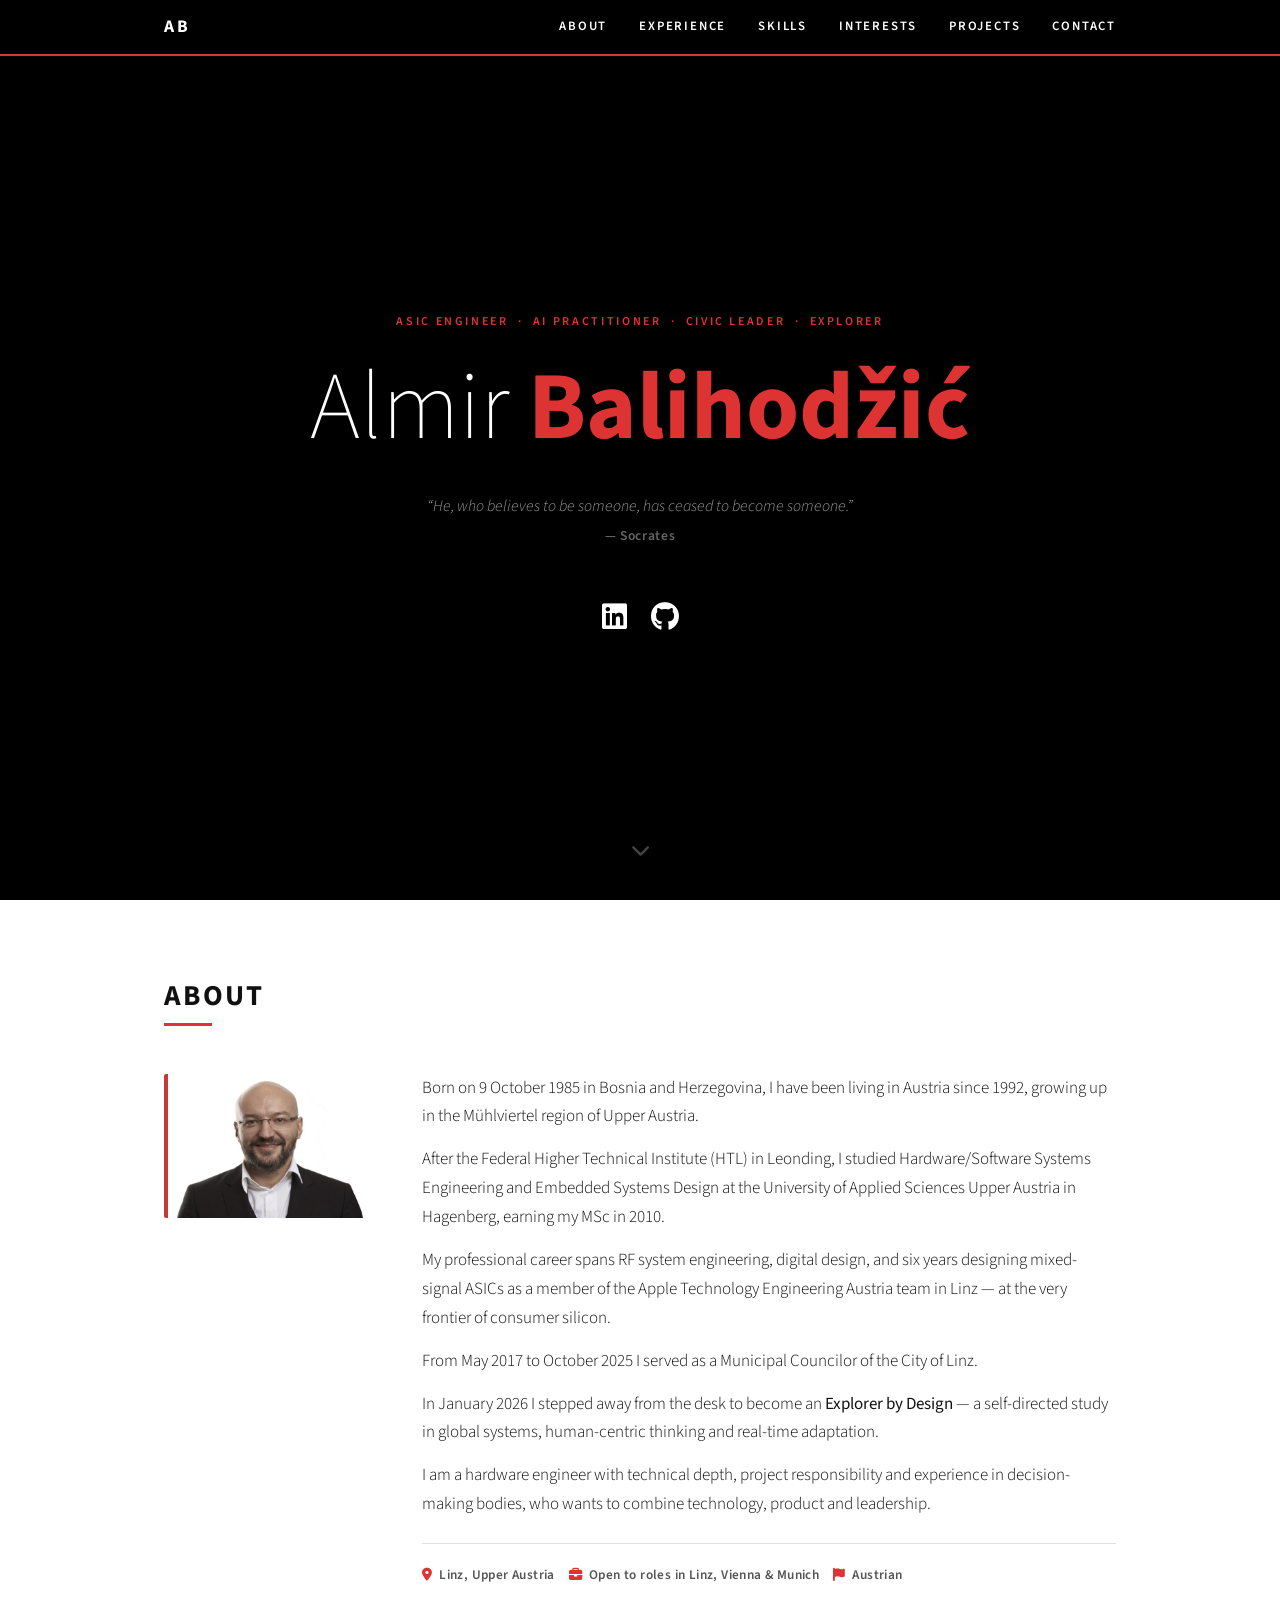
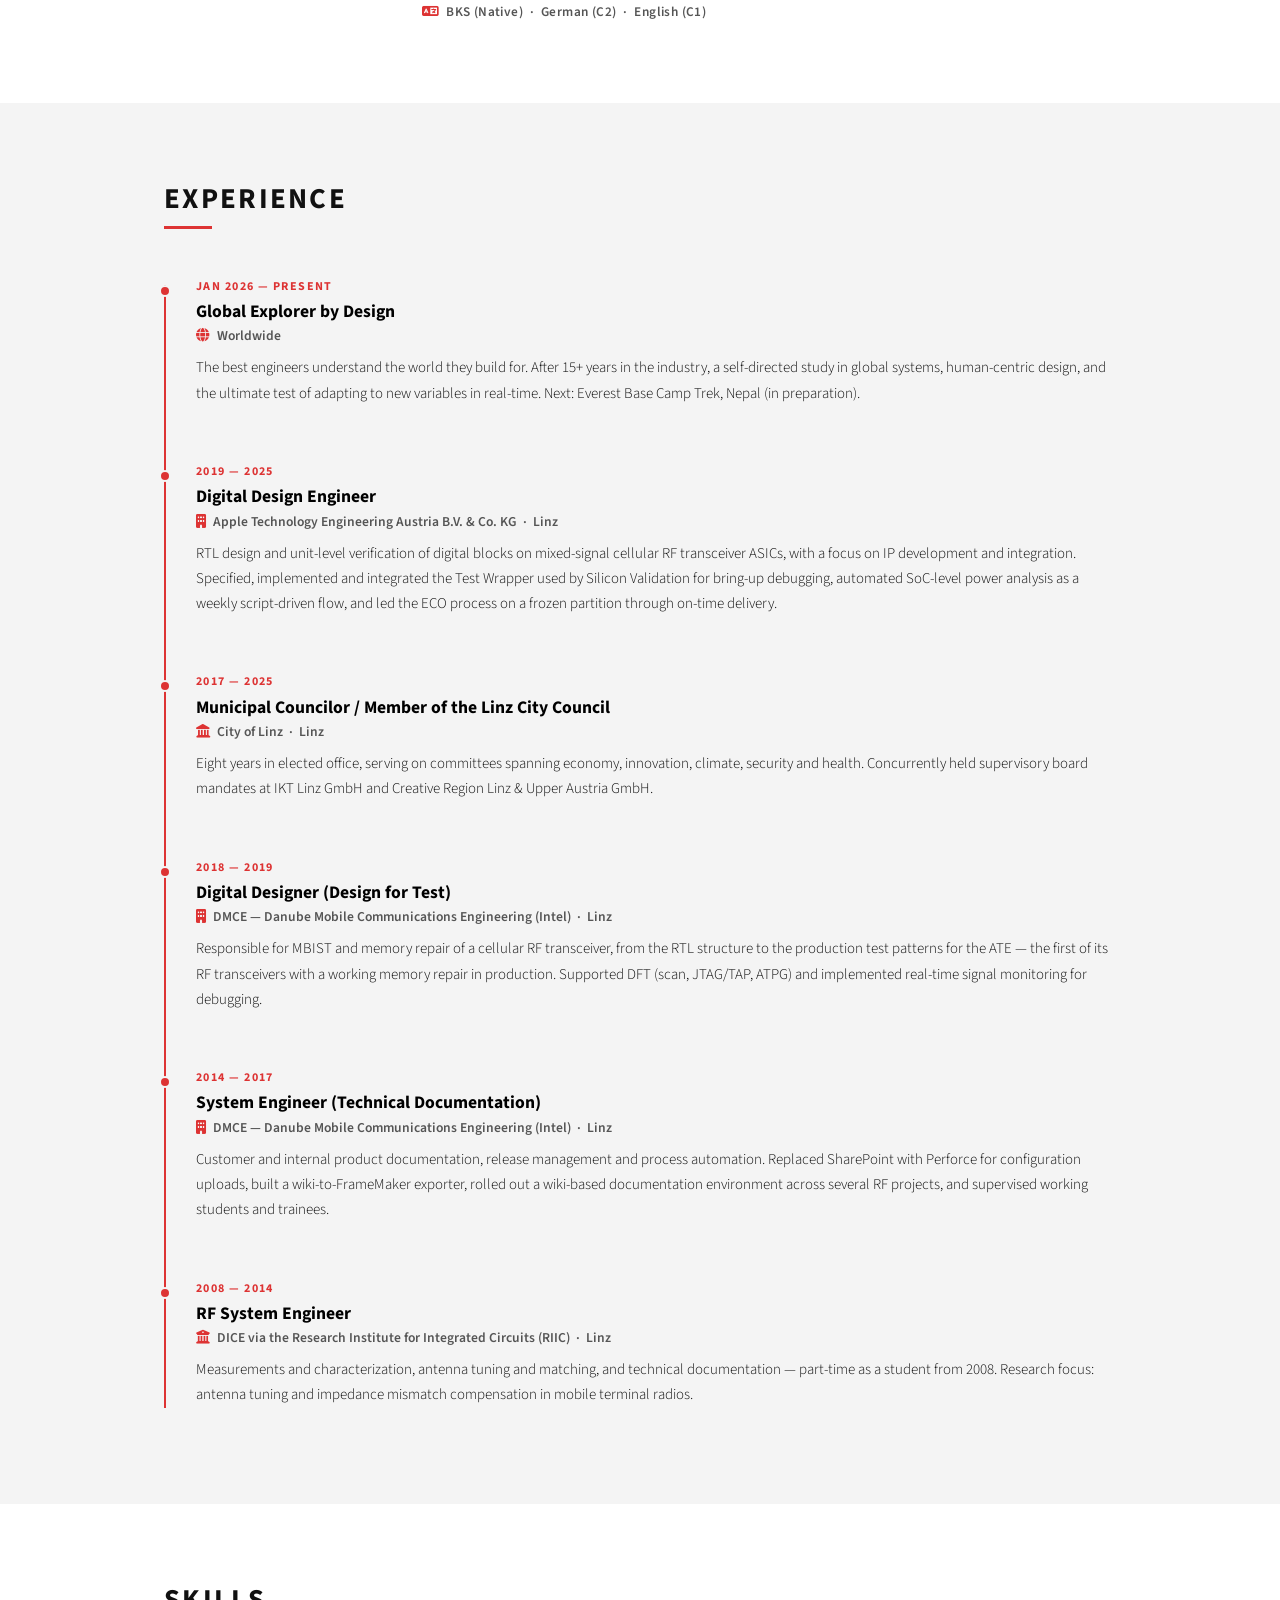
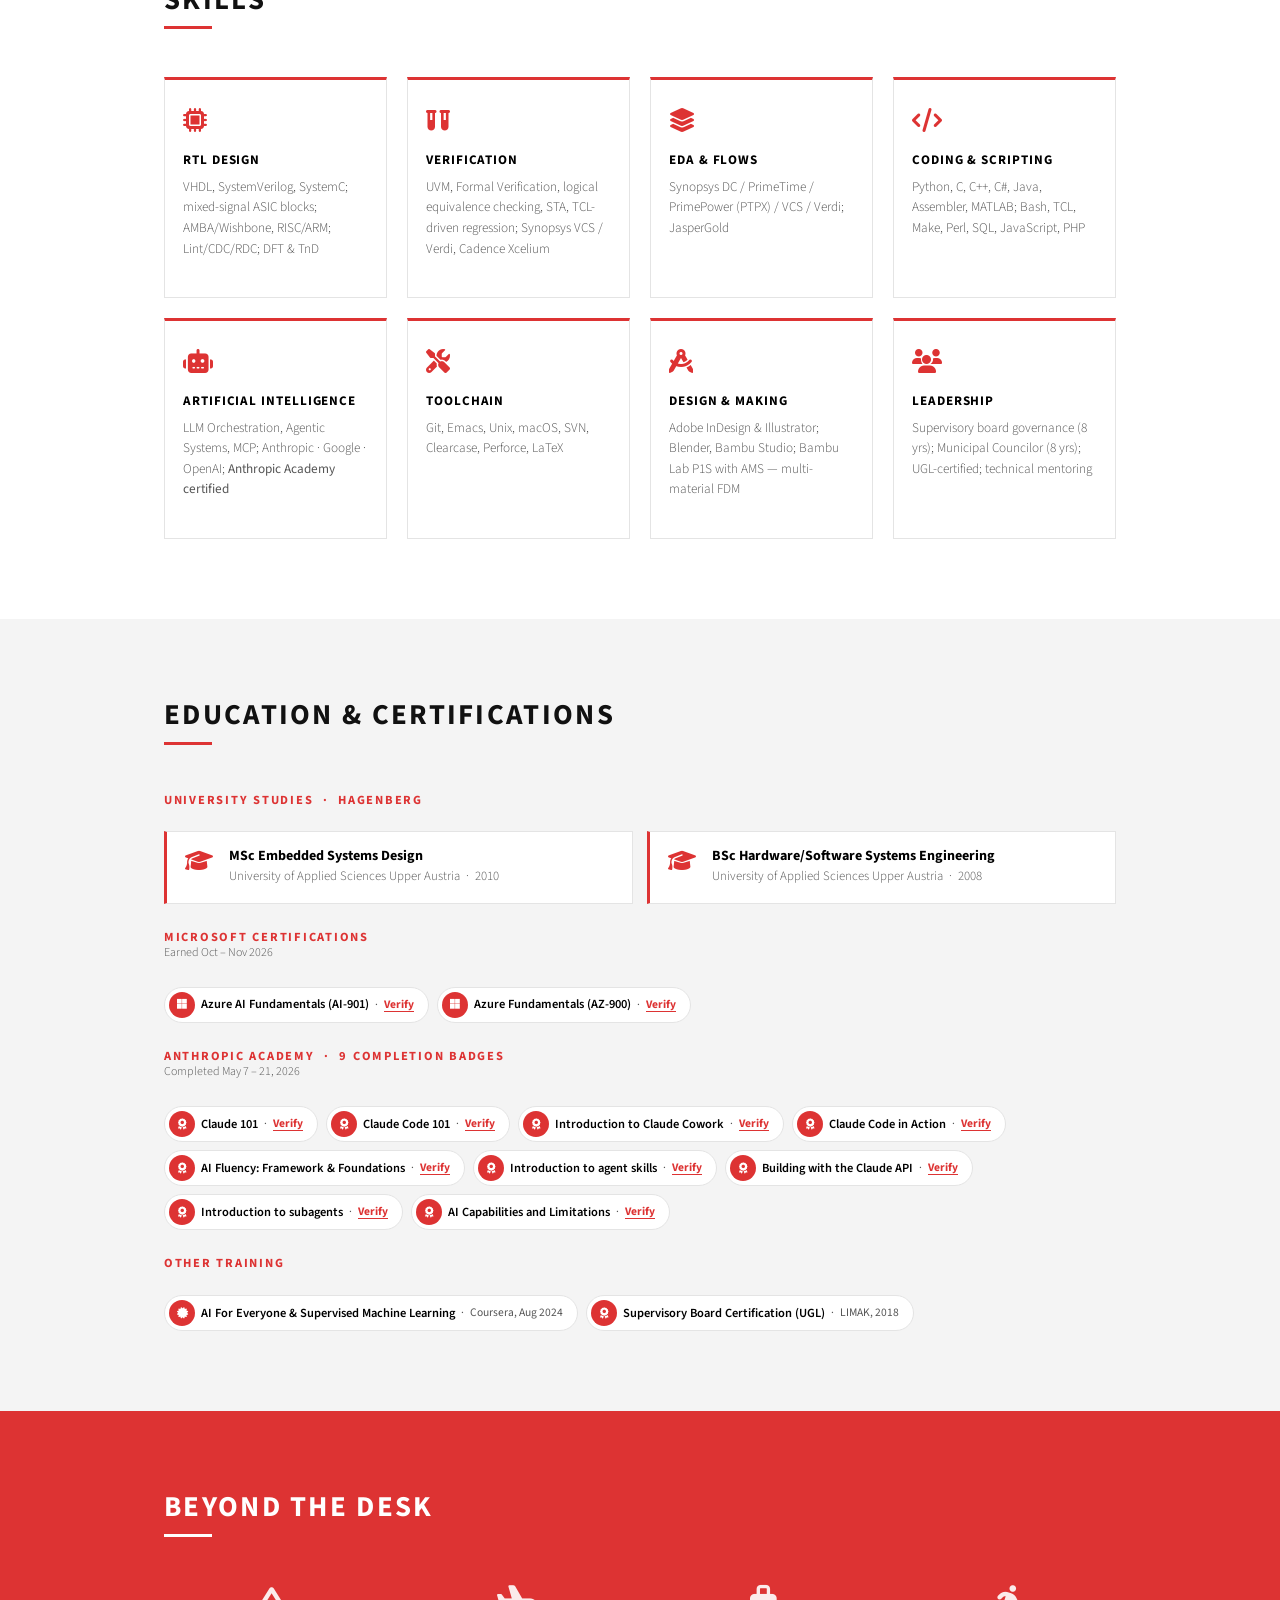
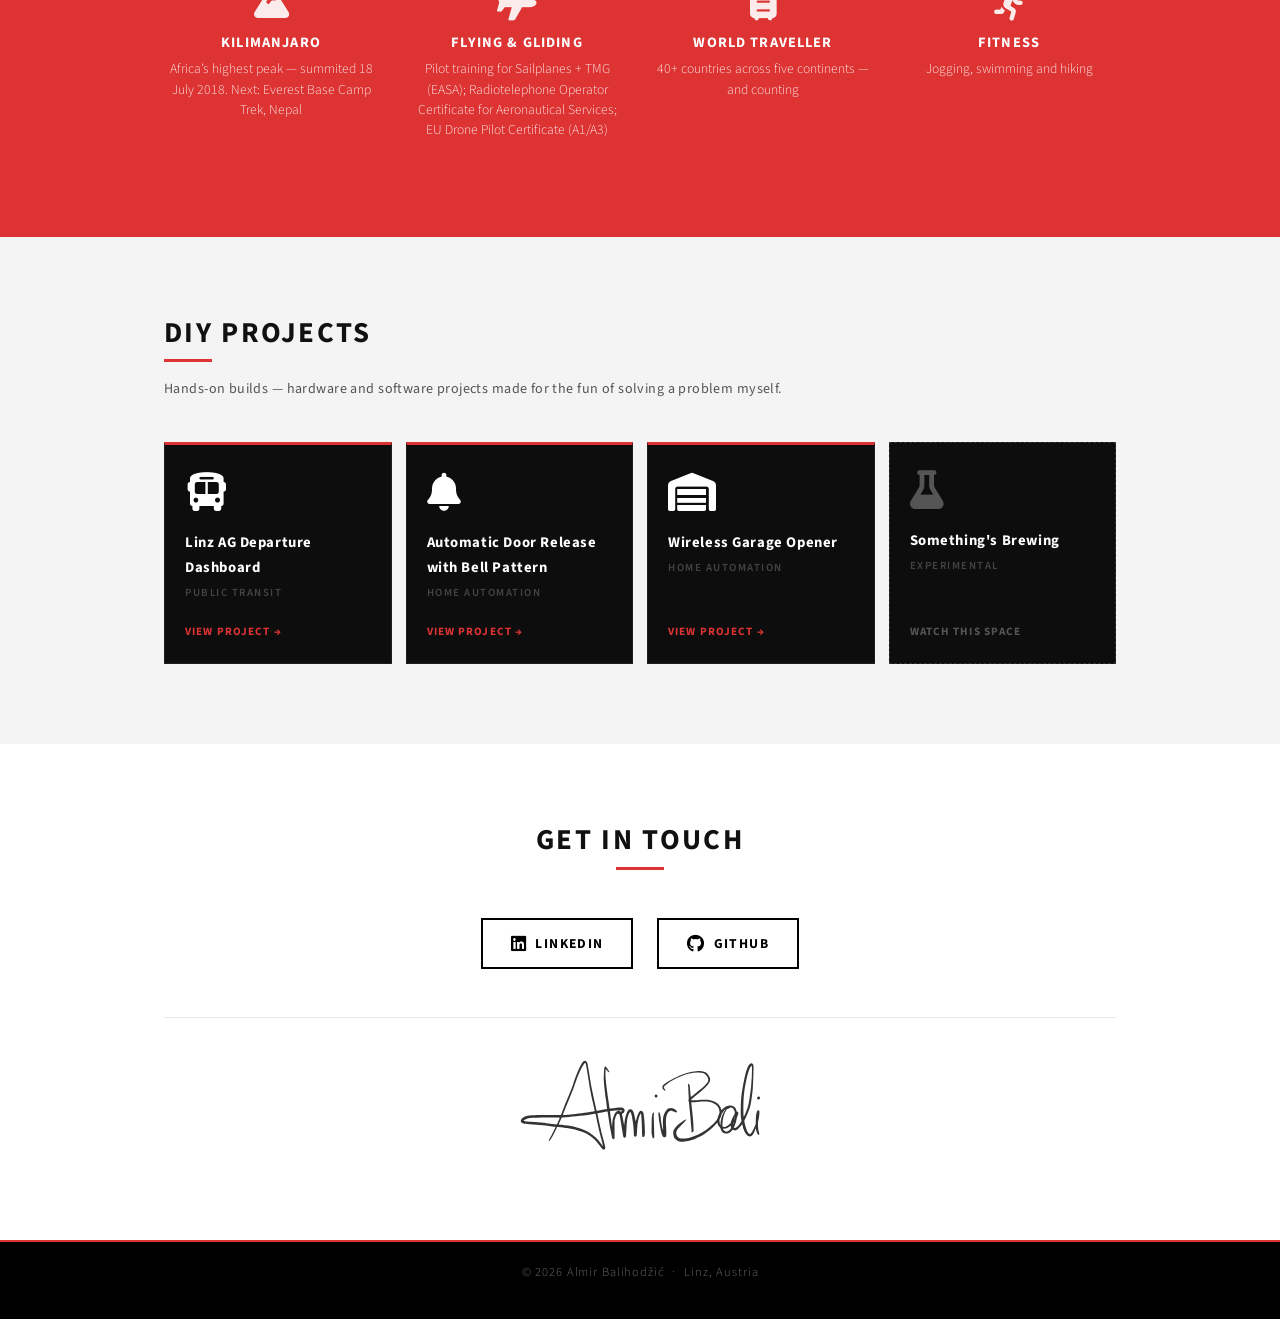
==== commit 5655602f: "Remove embedded-projects mention from Design & Making skill card Co-Authored-By: Claude Sonnet 5.5 <" ====
--- a/index.html
+++ b/index.html
@@ -252,7 +252,7 @@
           <div class="skill-card card h-100">
             <div class="skill-icon"><i class="fas fa-drafting-compass"></i></div>
             <h3>Design &amp; Making</h3>
-            <p>Adobe InDesign & Illustrator; Blender, Bambu Studio; Bambu Lab P1S with AMS &mdash; multi-material FDM; embedded projects on Raspberry Pi Pico W and ESP32-C3</p>
+            <p>Adobe InDesign & Illustrator; Blender, Bambu Studio; Bambu Lab P1S with AMS &mdash; multi-material FDM</p>
           </div>
         </div>
 
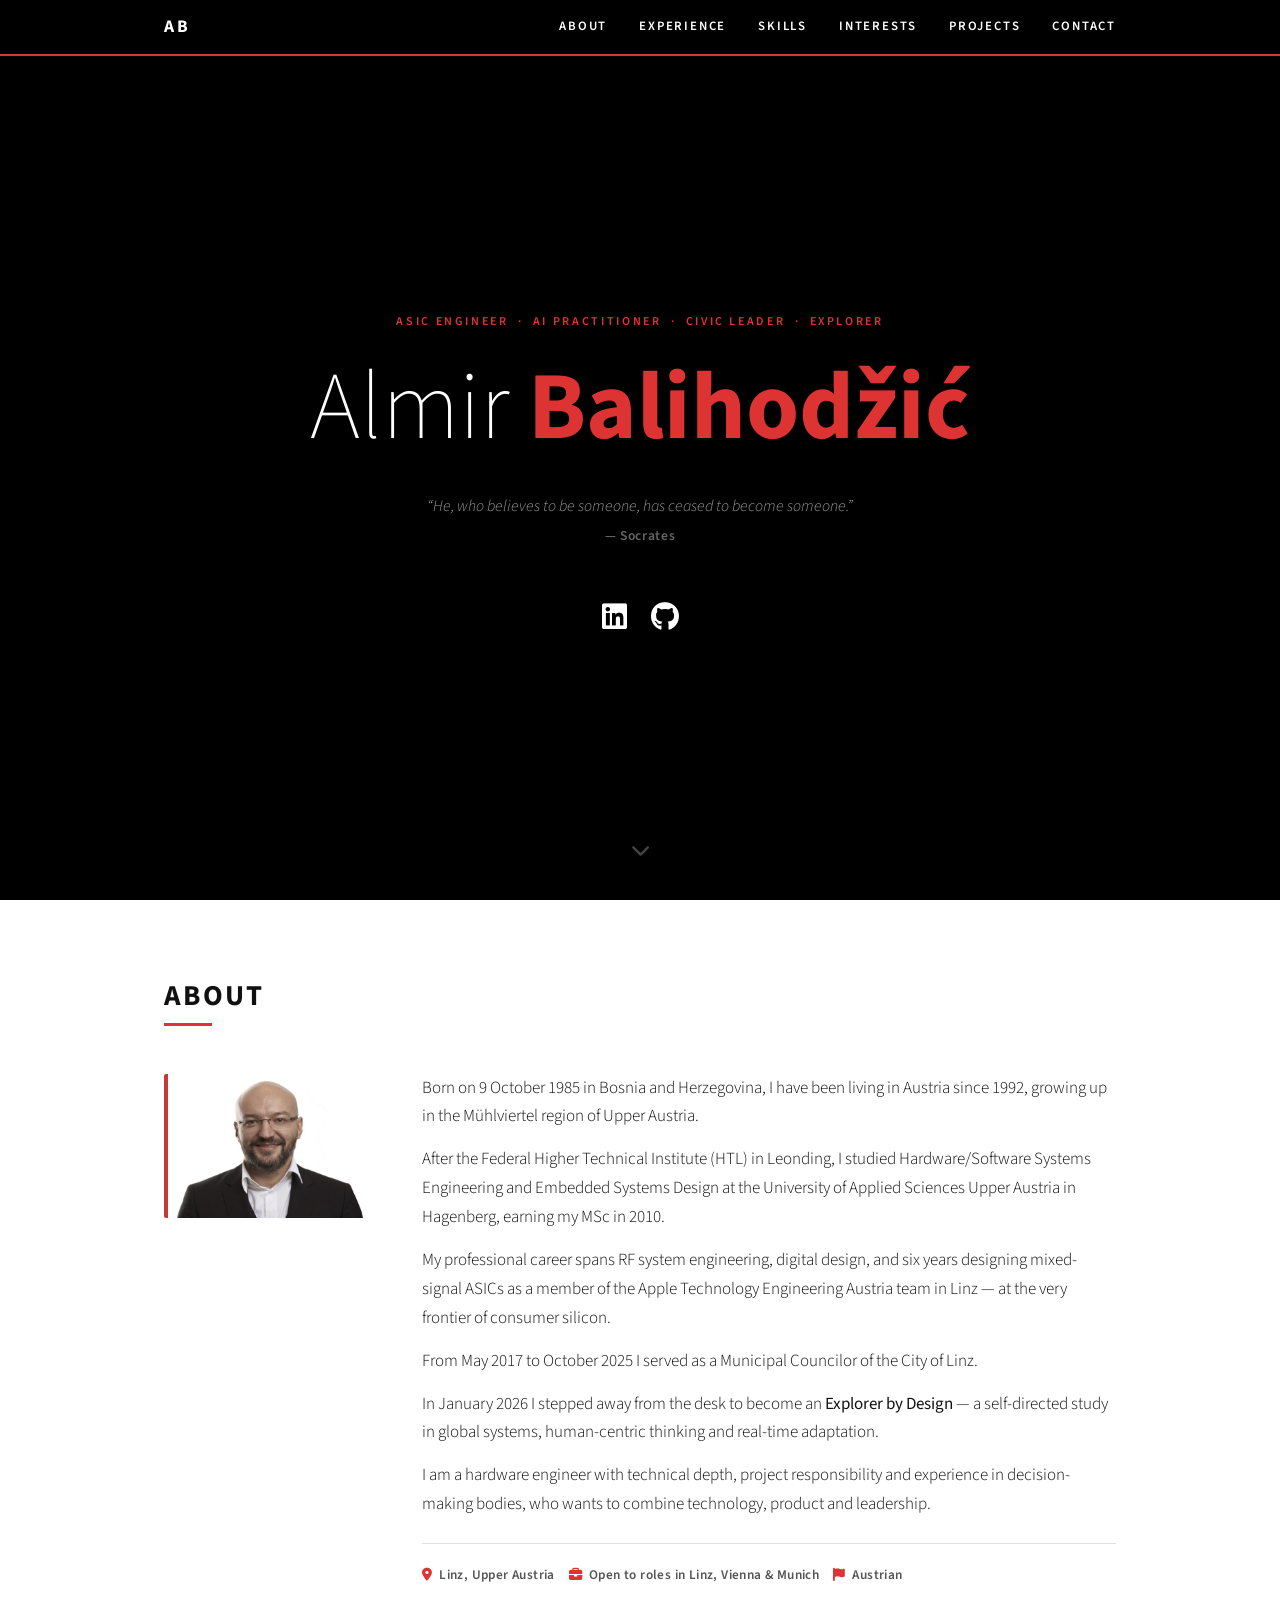
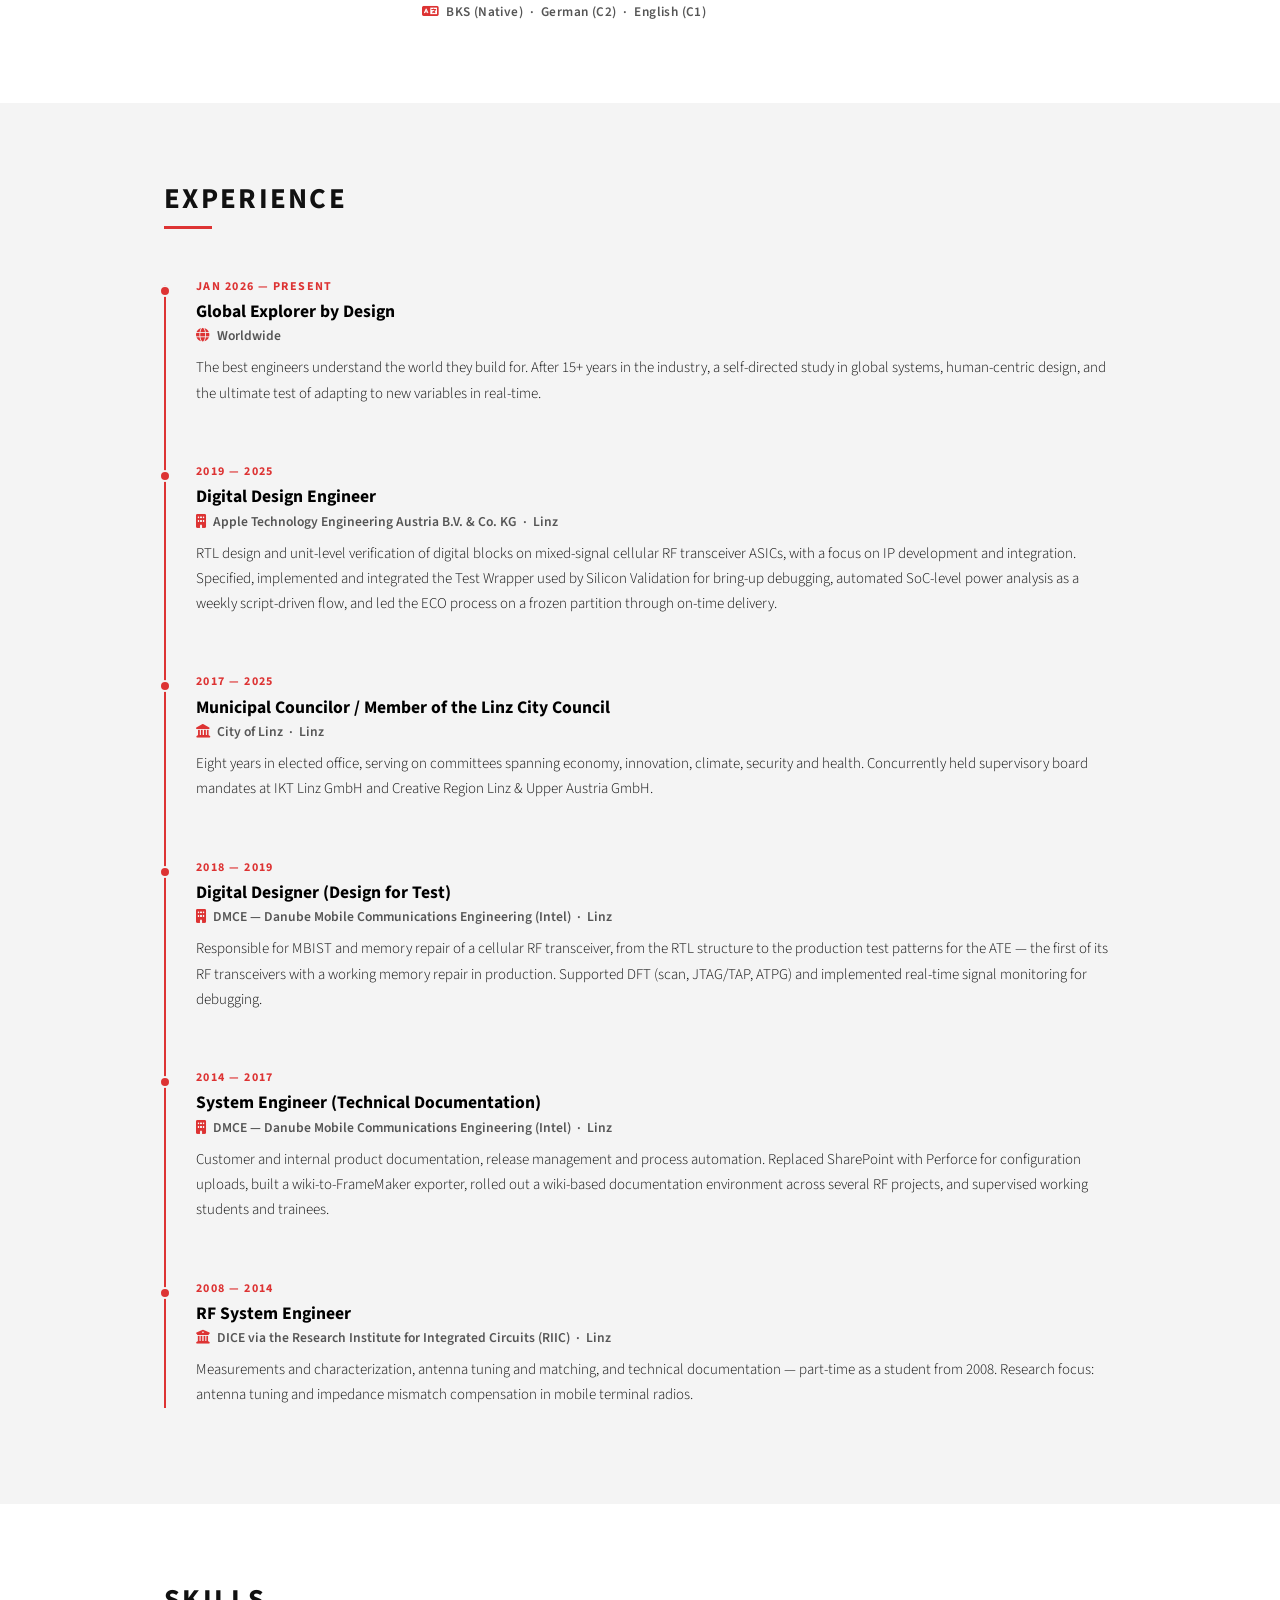
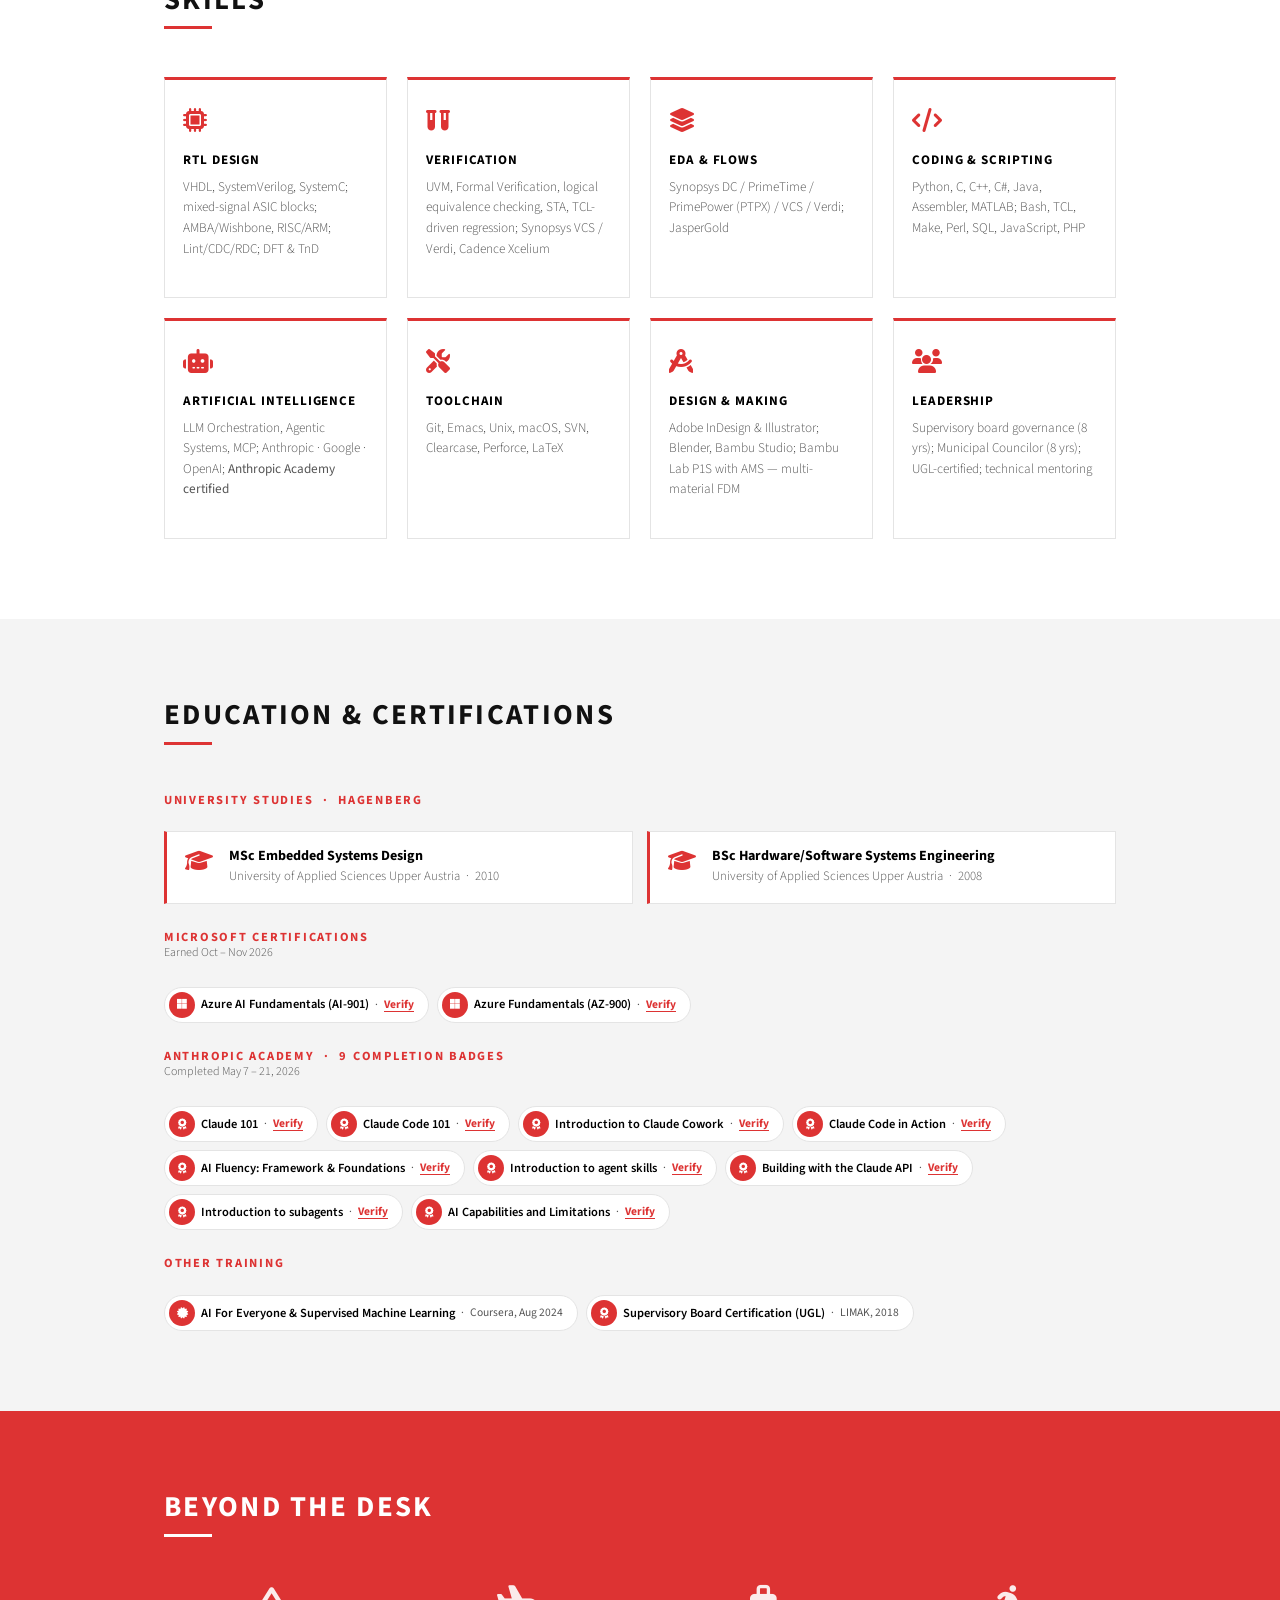
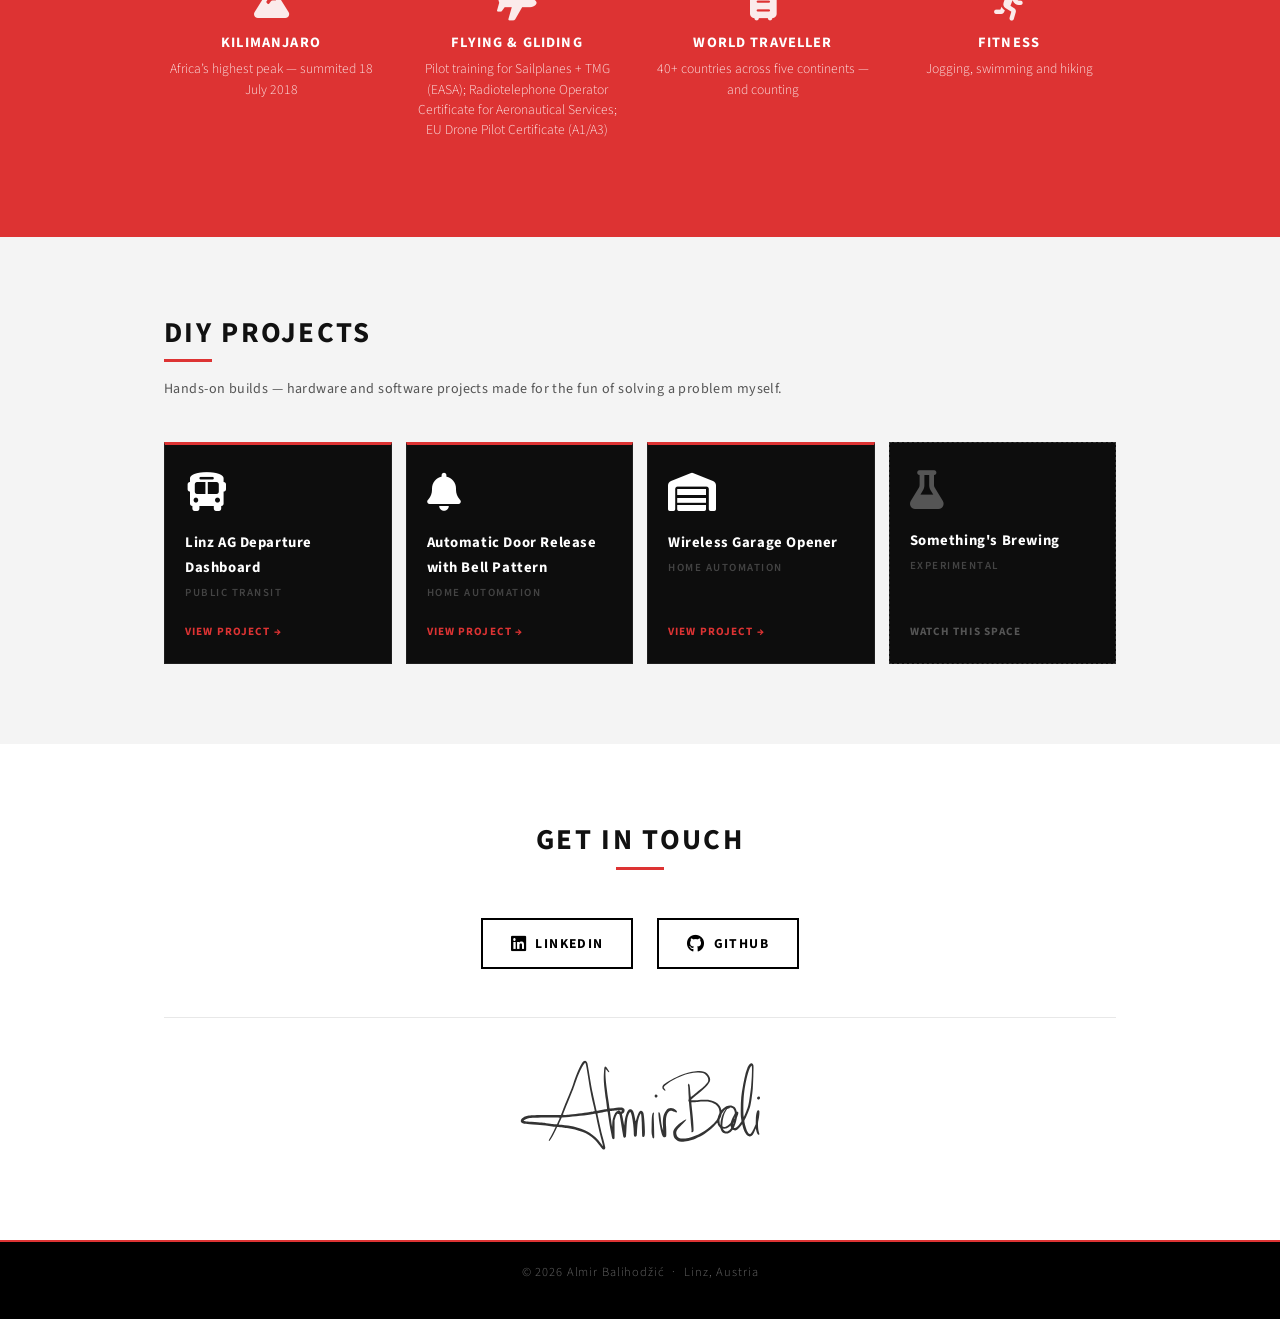
==== commit 08a3f69c: "Remove Everest mentions from the homepage Co-Authored-By: Claude Sonnet 5.5 <noreply@anthropic.com>" ====
--- a/index.html
+++ b/index.html
@@ -139,7 +139,7 @@
           <div class="timeline-body">
             <h3>Global Explorer by Design</h3>
             <p class="timeline-org"><i class="fas fa-globe"></i> Worldwide</p>
-            <p>The best engineers understand the world they build for. After 15+ years in the industry, a self-directed study in global systems, human-centric design, and the ultimate test of adapting to new variables in real-time. Next: Everest Base Camp Trek, Nepal (in preparation).</p>
+            <p>The best engineers understand the world they build for. After 15+ years in the industry, a self-directed study in global systems, human-centric design, and the ultimate test of adapting to new variables in real-time.</p>
           </div>
         </div>
 
@@ -374,7 +374,7 @@
           <div class="interest-item">
             <i class="fas fa-mountain"></i>
             <h3>Kilimanjaro</h3>
-            <p>Africa&rsquo;s highest peak &mdash; summited 18 July 2018. Next: Everest Base Camp Trek, Nepal</p>
+            <p>Africa&rsquo;s highest peak &mdash; summited 18 July 2018</p>
           </div>
         </div>
 
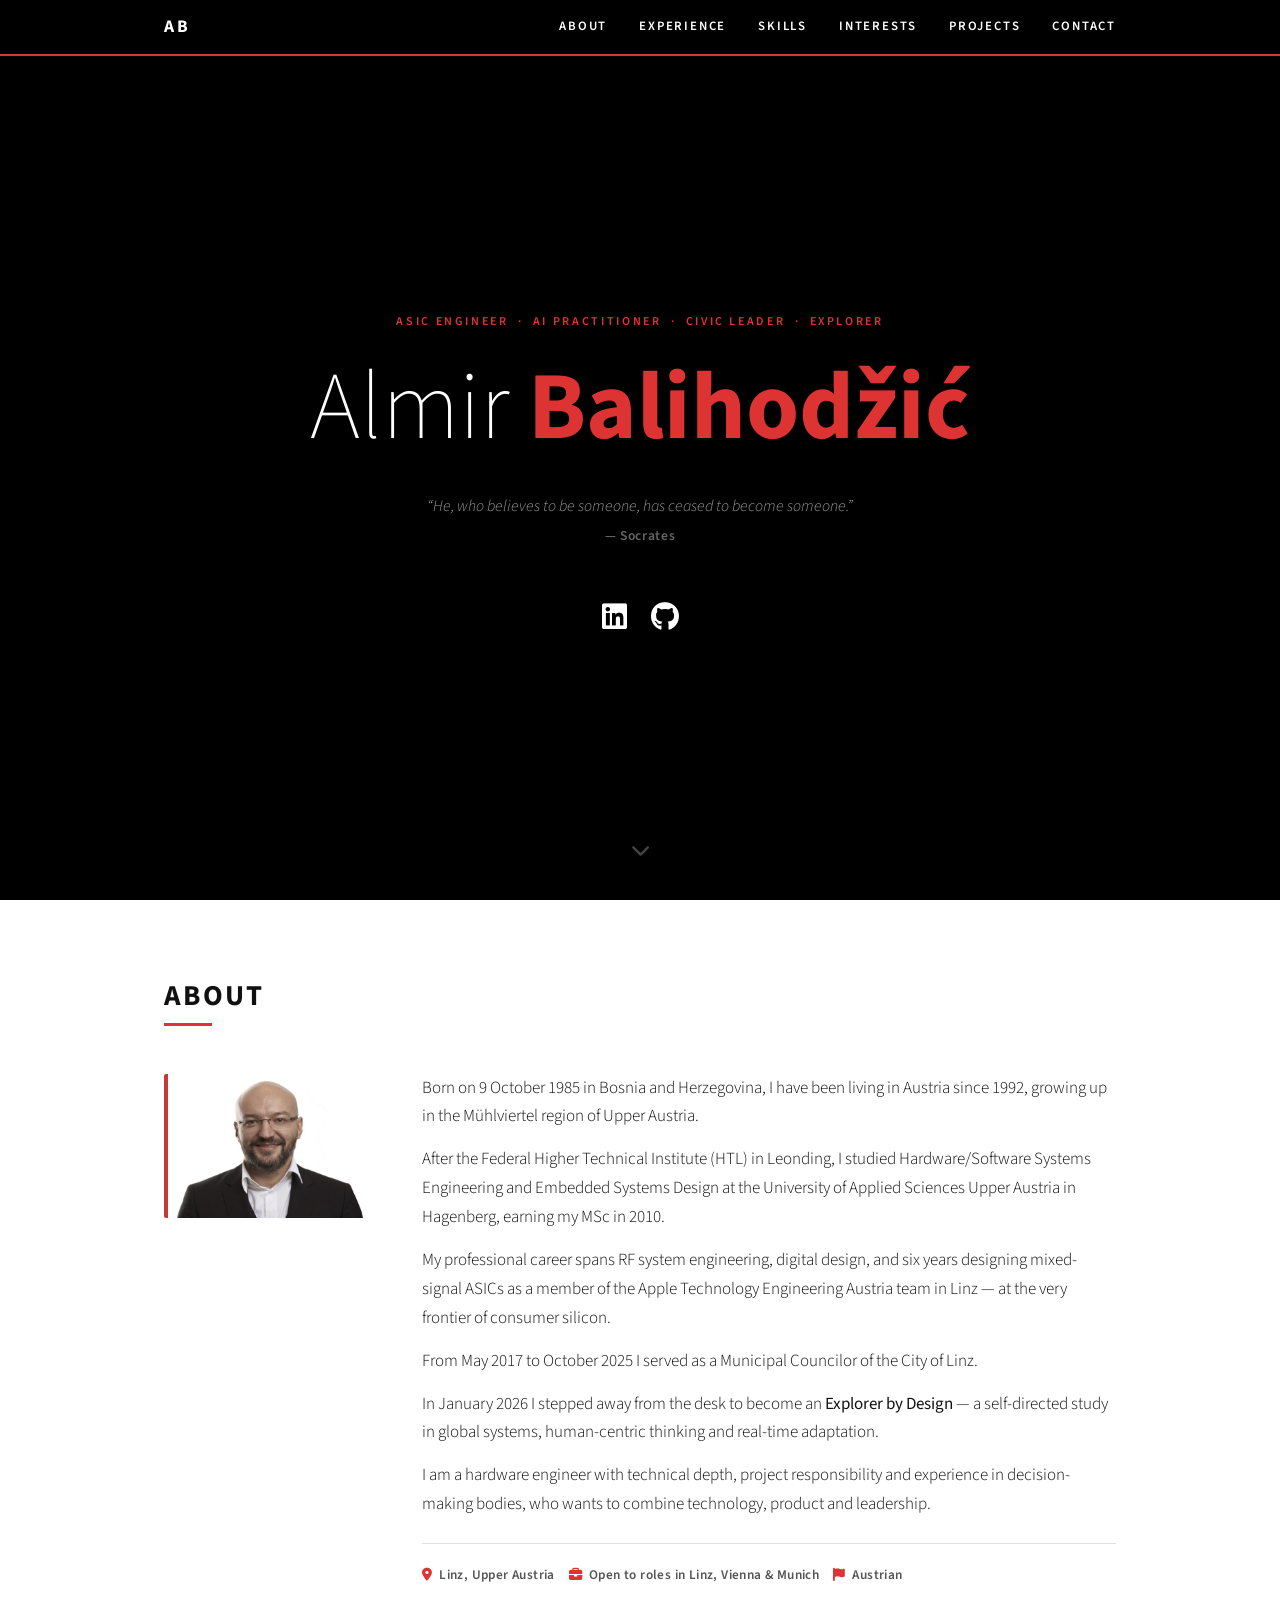
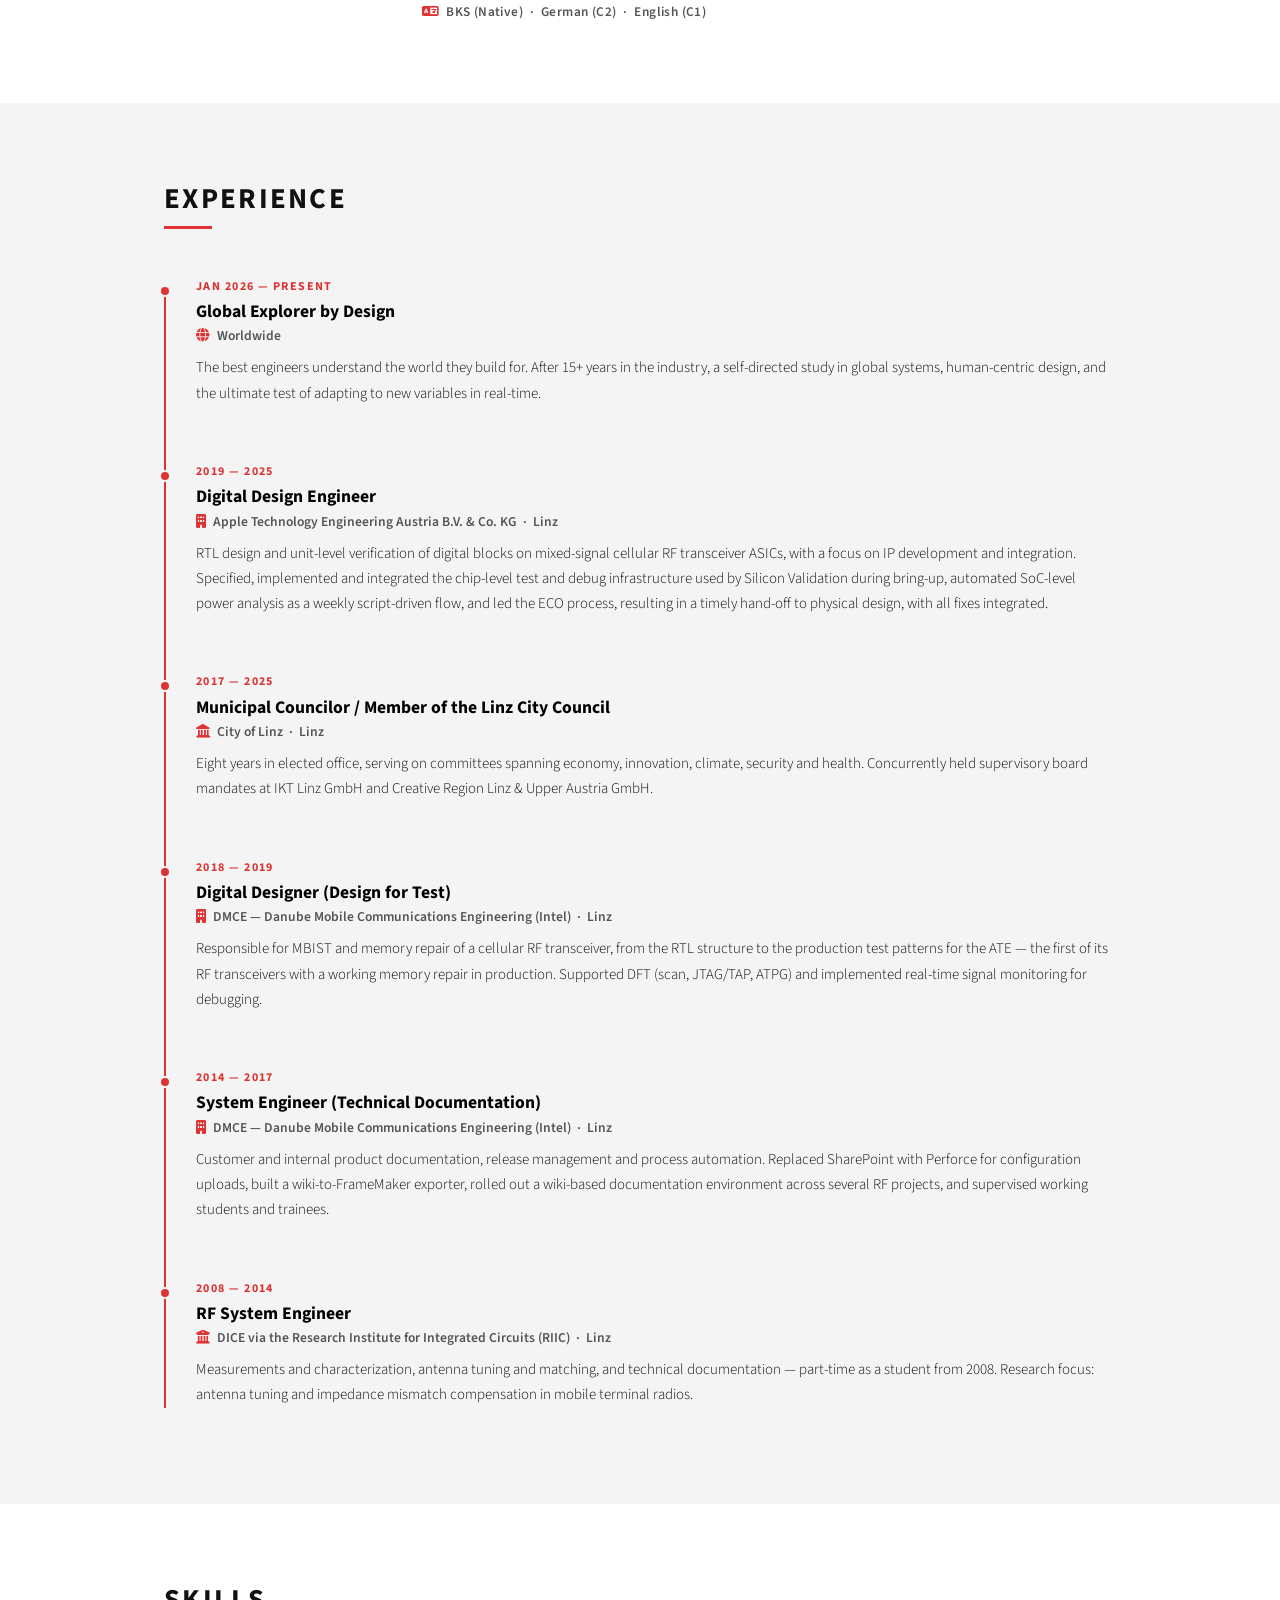
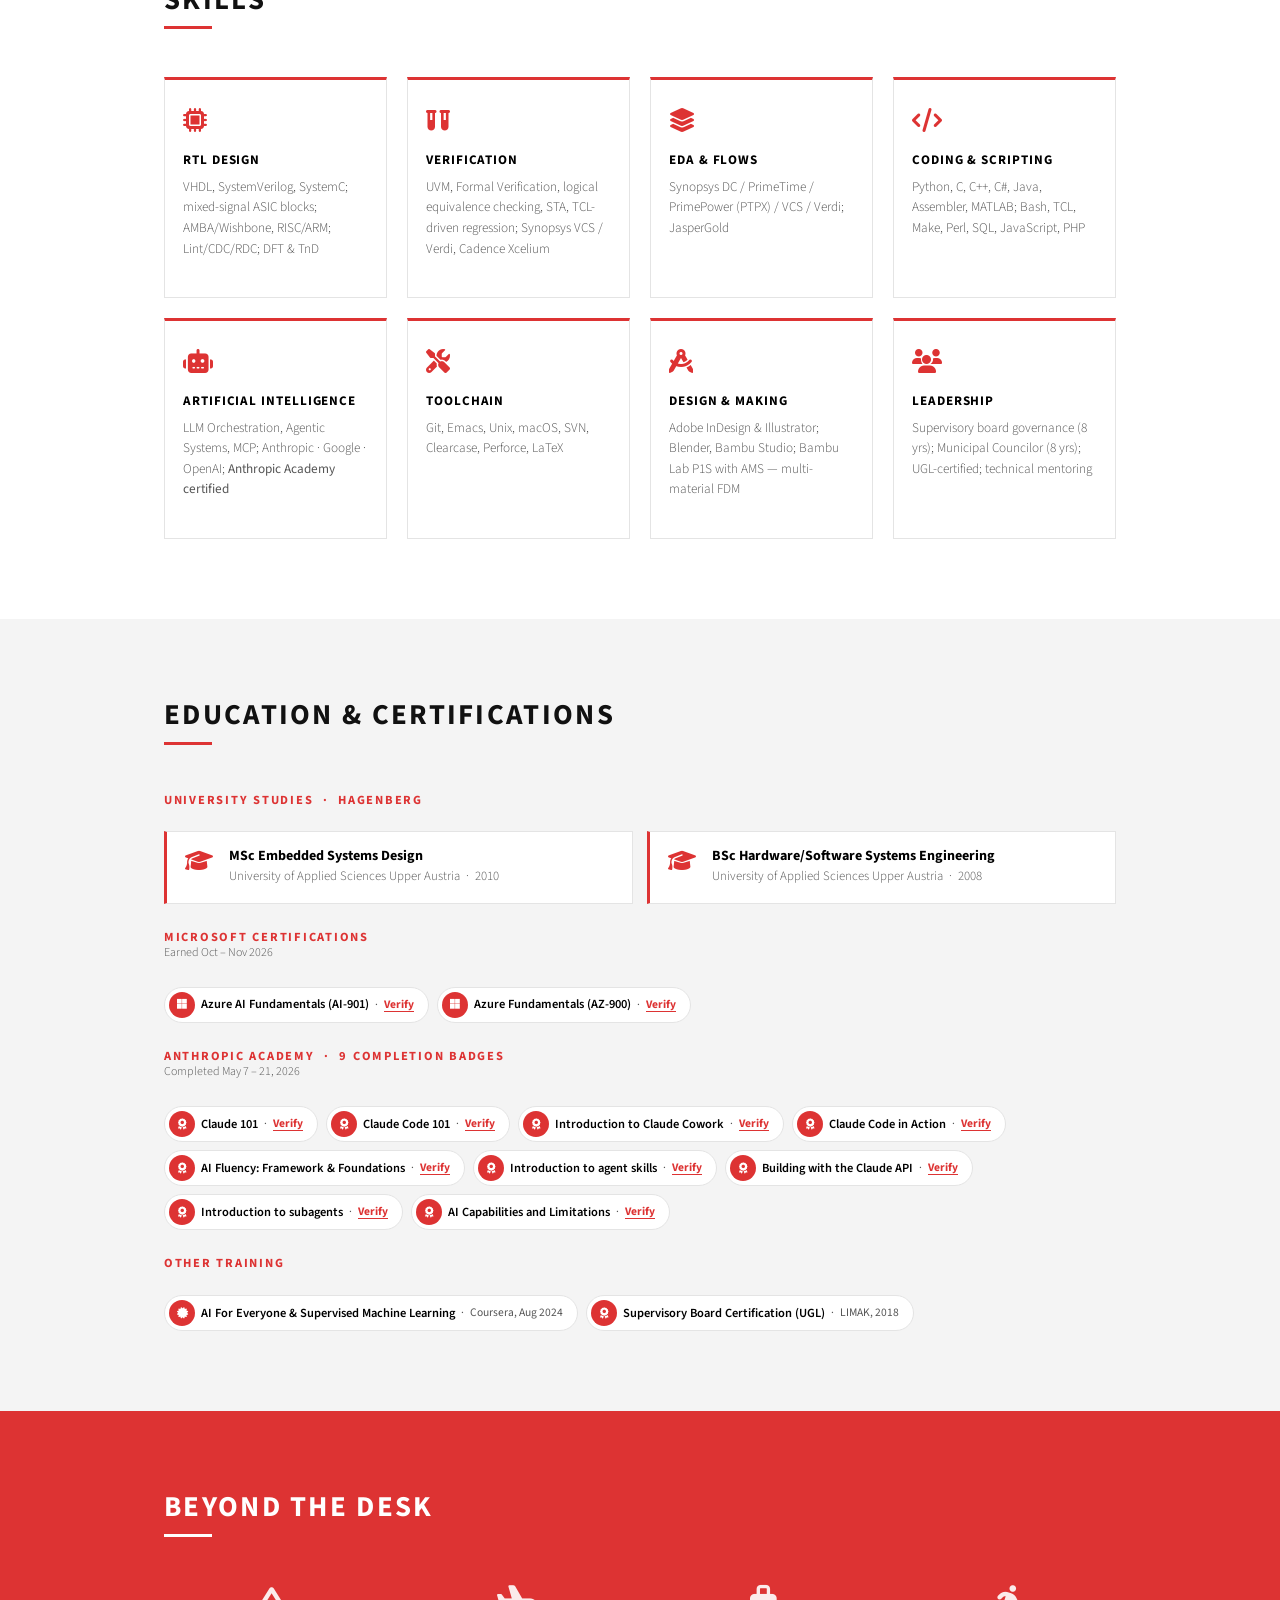
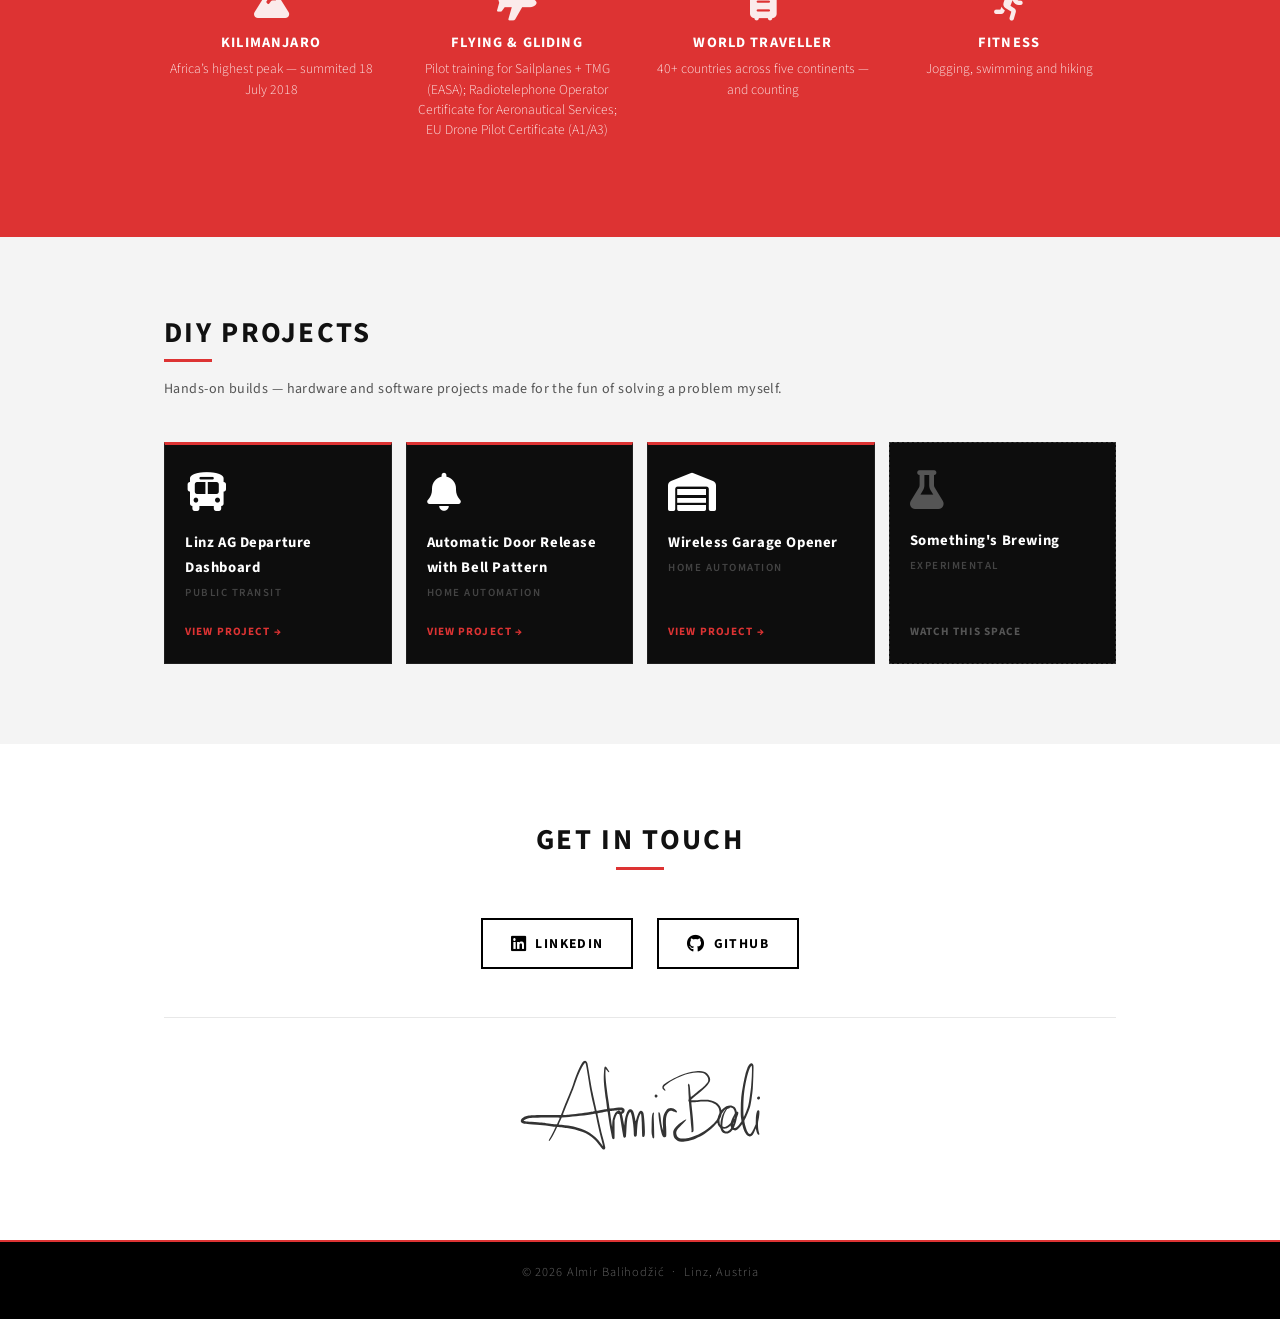
==== commit 45c63d60: "Generalize Apple entry wording (test/debug infrastructure, ECO hand-off) Co-Authored-By: Claude Sonn" ====
--- a/index.html
+++ b/index.html
@@ -148,7 +148,7 @@
           <div class="timeline-body">
             <h3>Digital Design Engineer</h3>
             <p class="timeline-org"><i class="fas fa-building"></i> Apple Technology Engineering Austria B.V. &amp; Co. KG &nbsp;&middot;&nbsp; Linz</p>
-            <p>RTL design and unit-level verification of digital blocks on mixed-signal cellular RF transceiver ASICs, with a focus on IP development and integration. Specified, implemented and integrated the Test Wrapper used by Silicon Validation for bring-up debugging, automated SoC-level power analysis as a weekly script-driven flow, and led the ECO process on a frozen partition through on-time delivery.</p>
+            <p>RTL design and unit-level verification of digital blocks on mixed-signal cellular RF transceiver ASICs, with a focus on IP development and integration. Specified, implemented and integrated the chip-level test and debug infrastructure used by Silicon Validation during bring-up, automated SoC-level power analysis as a weekly script-driven flow, and led the ECO process, resulting in a timely hand-off to physical design, with all fixes integrated.</p>
           </div>
         </div>
 
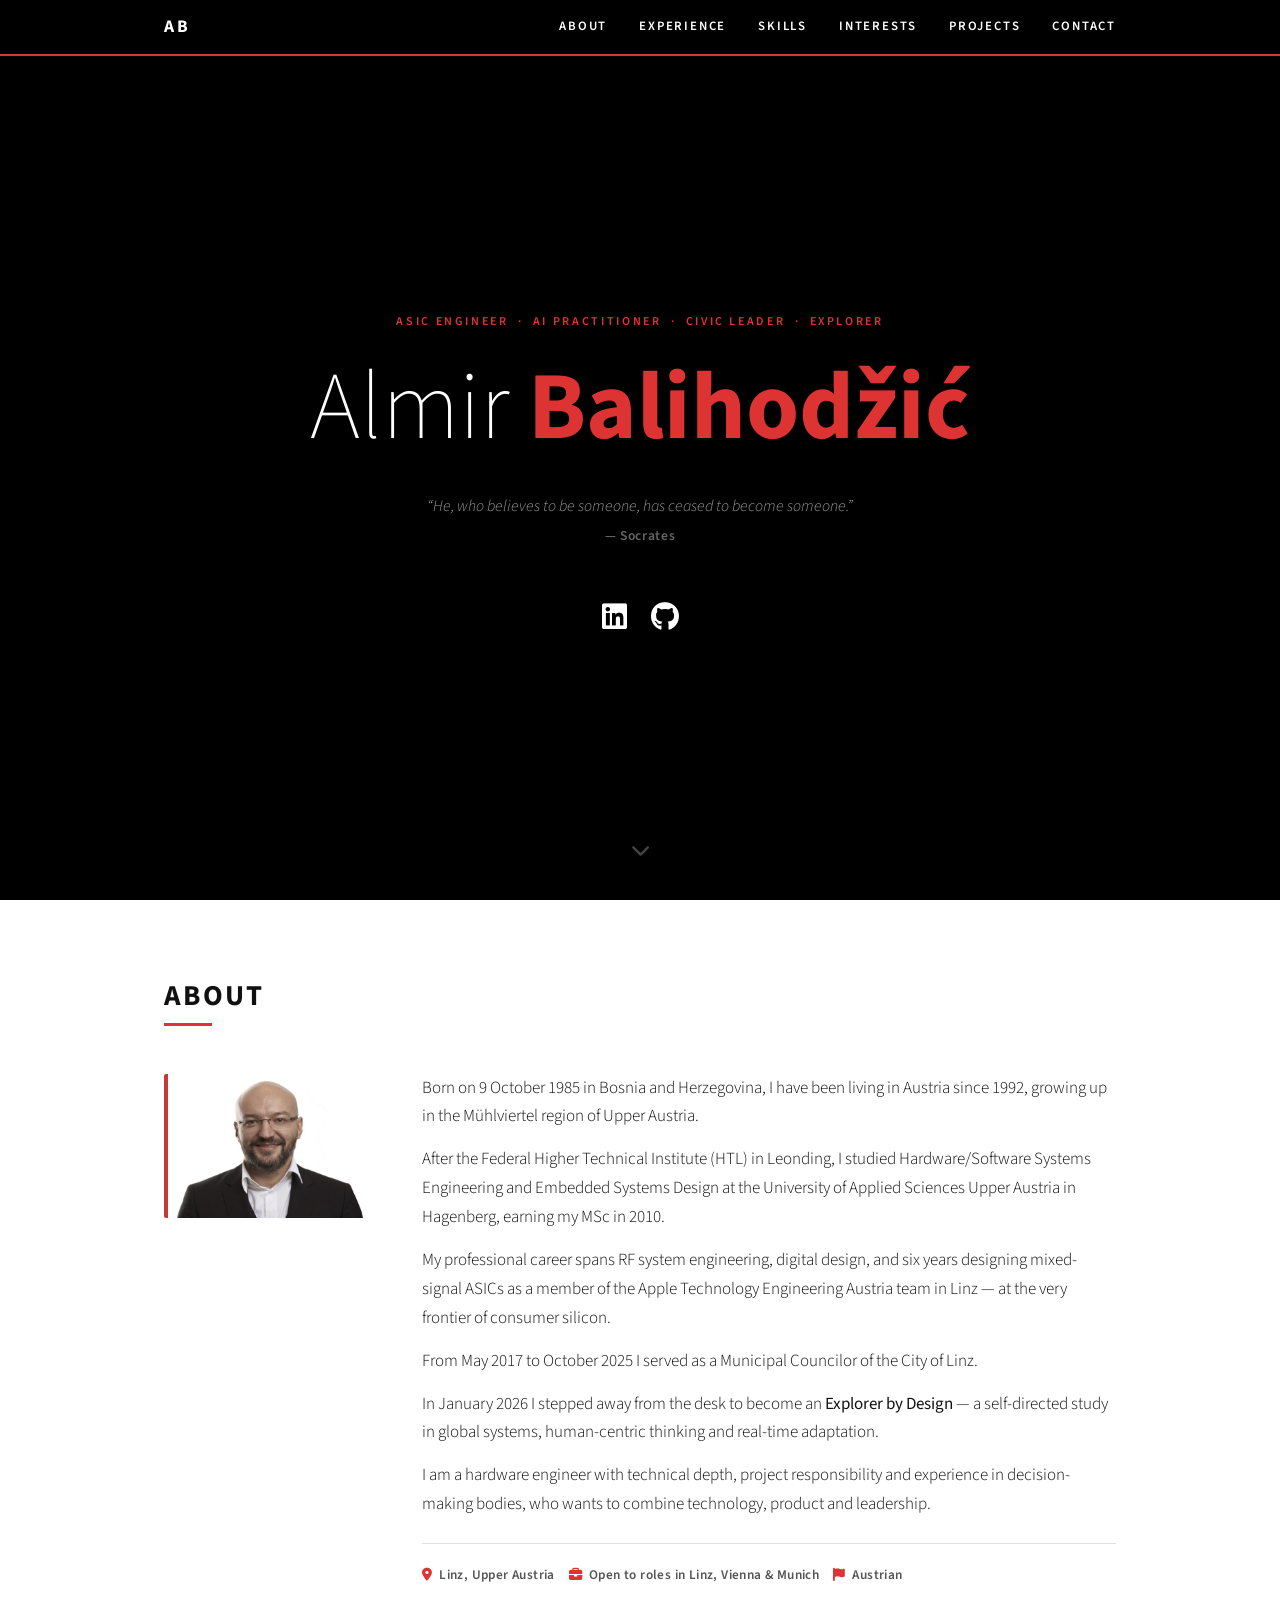
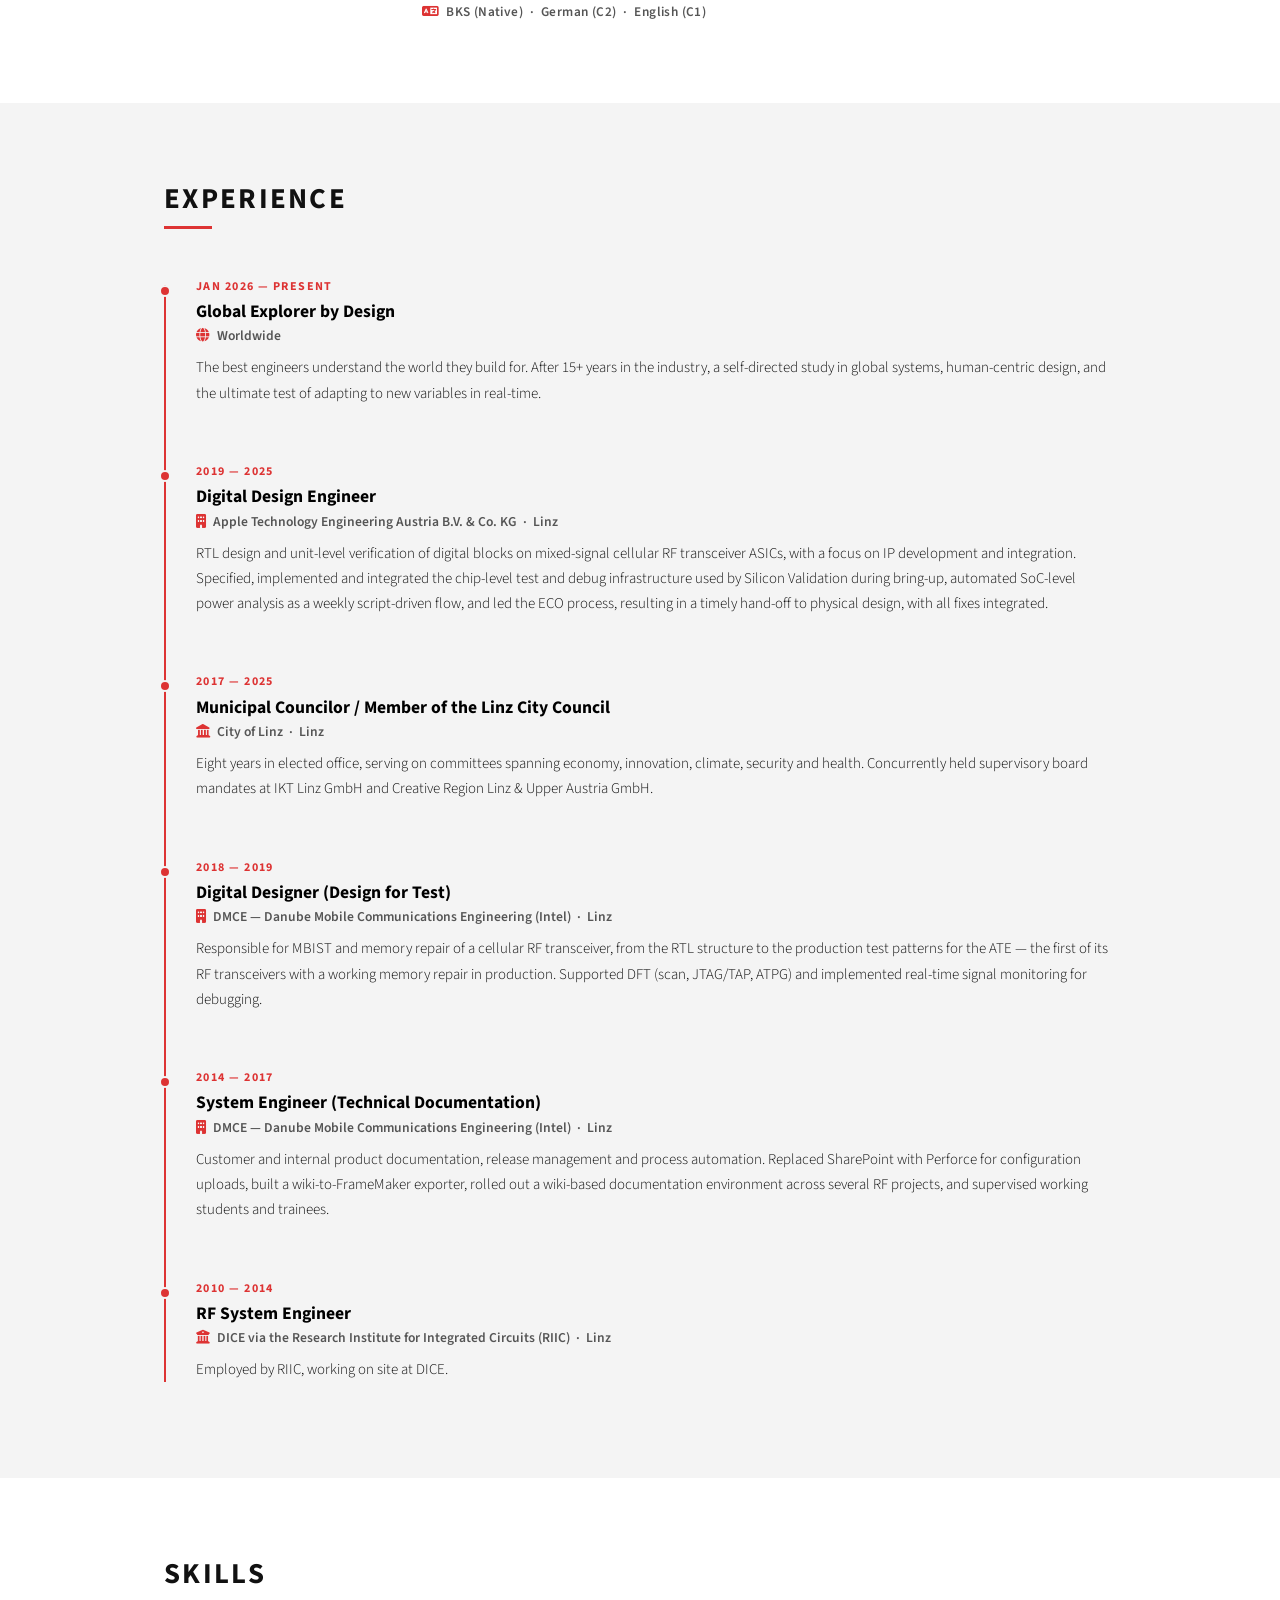
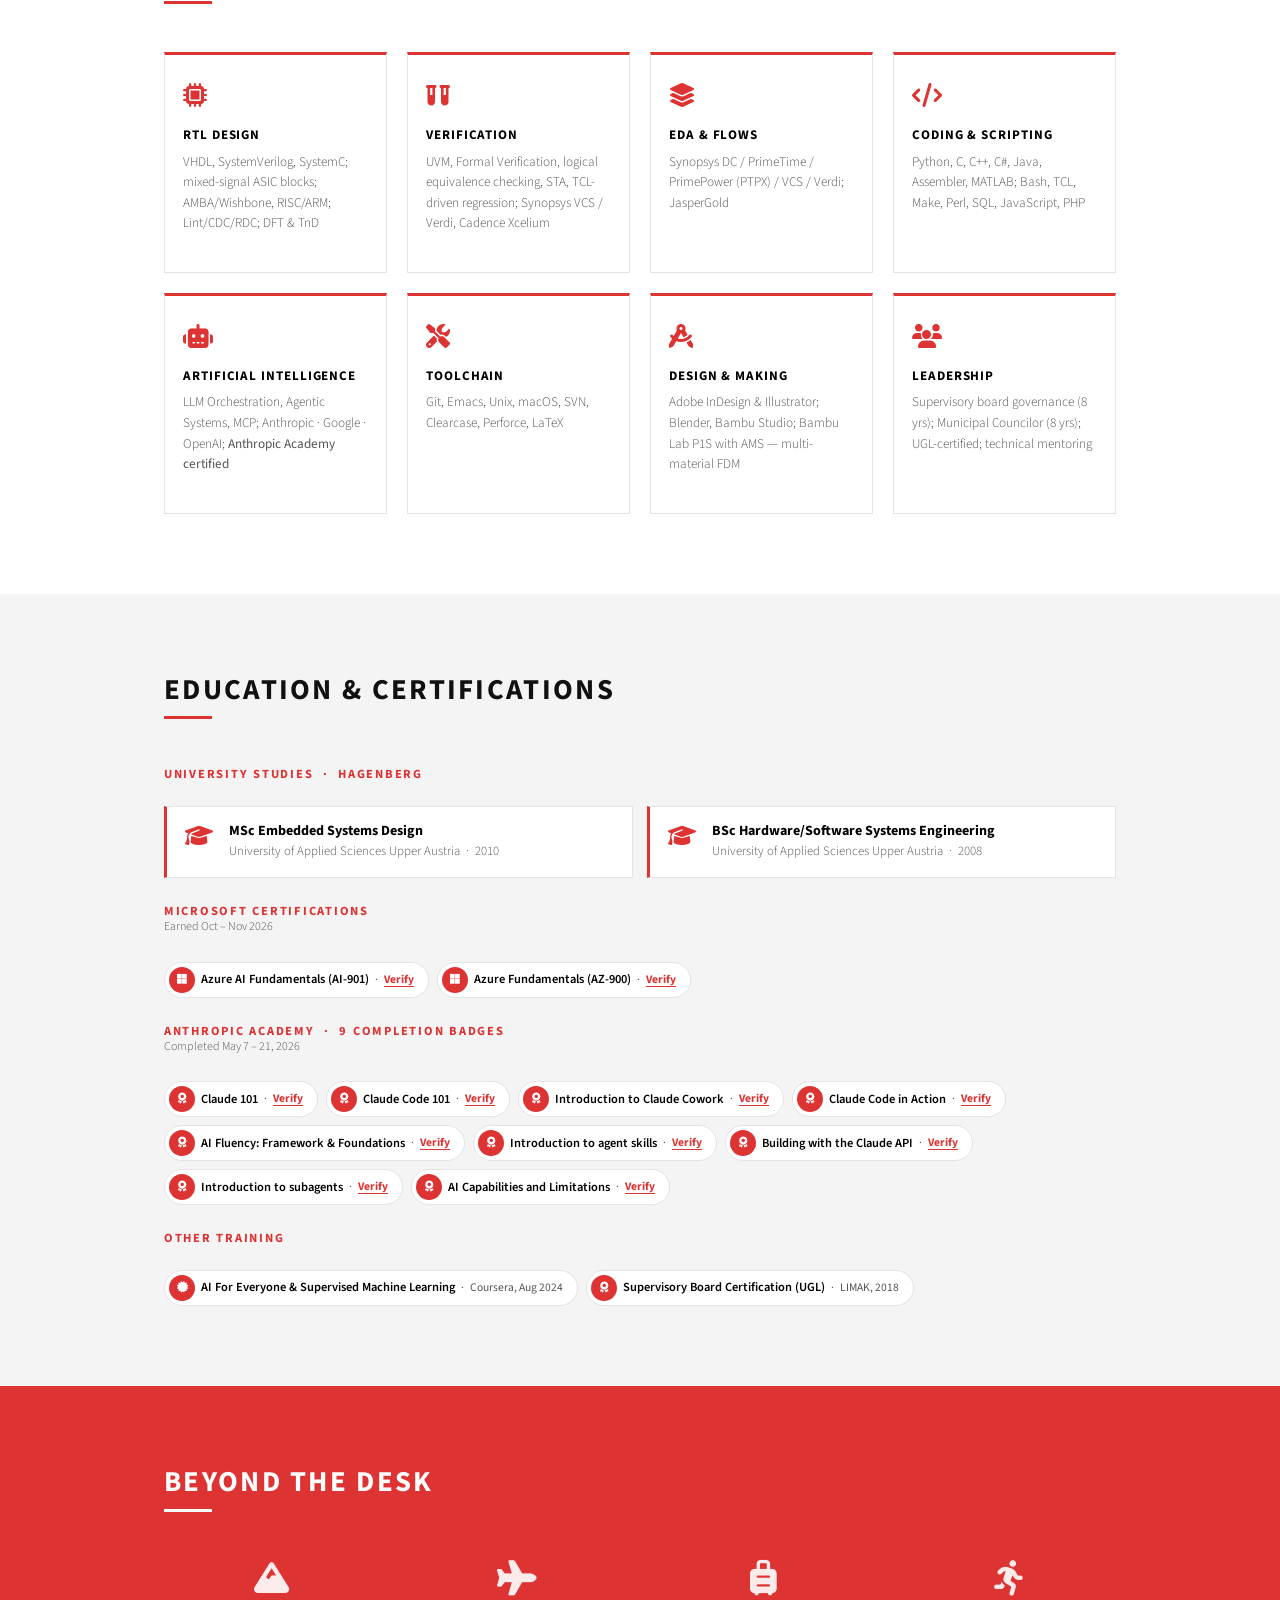
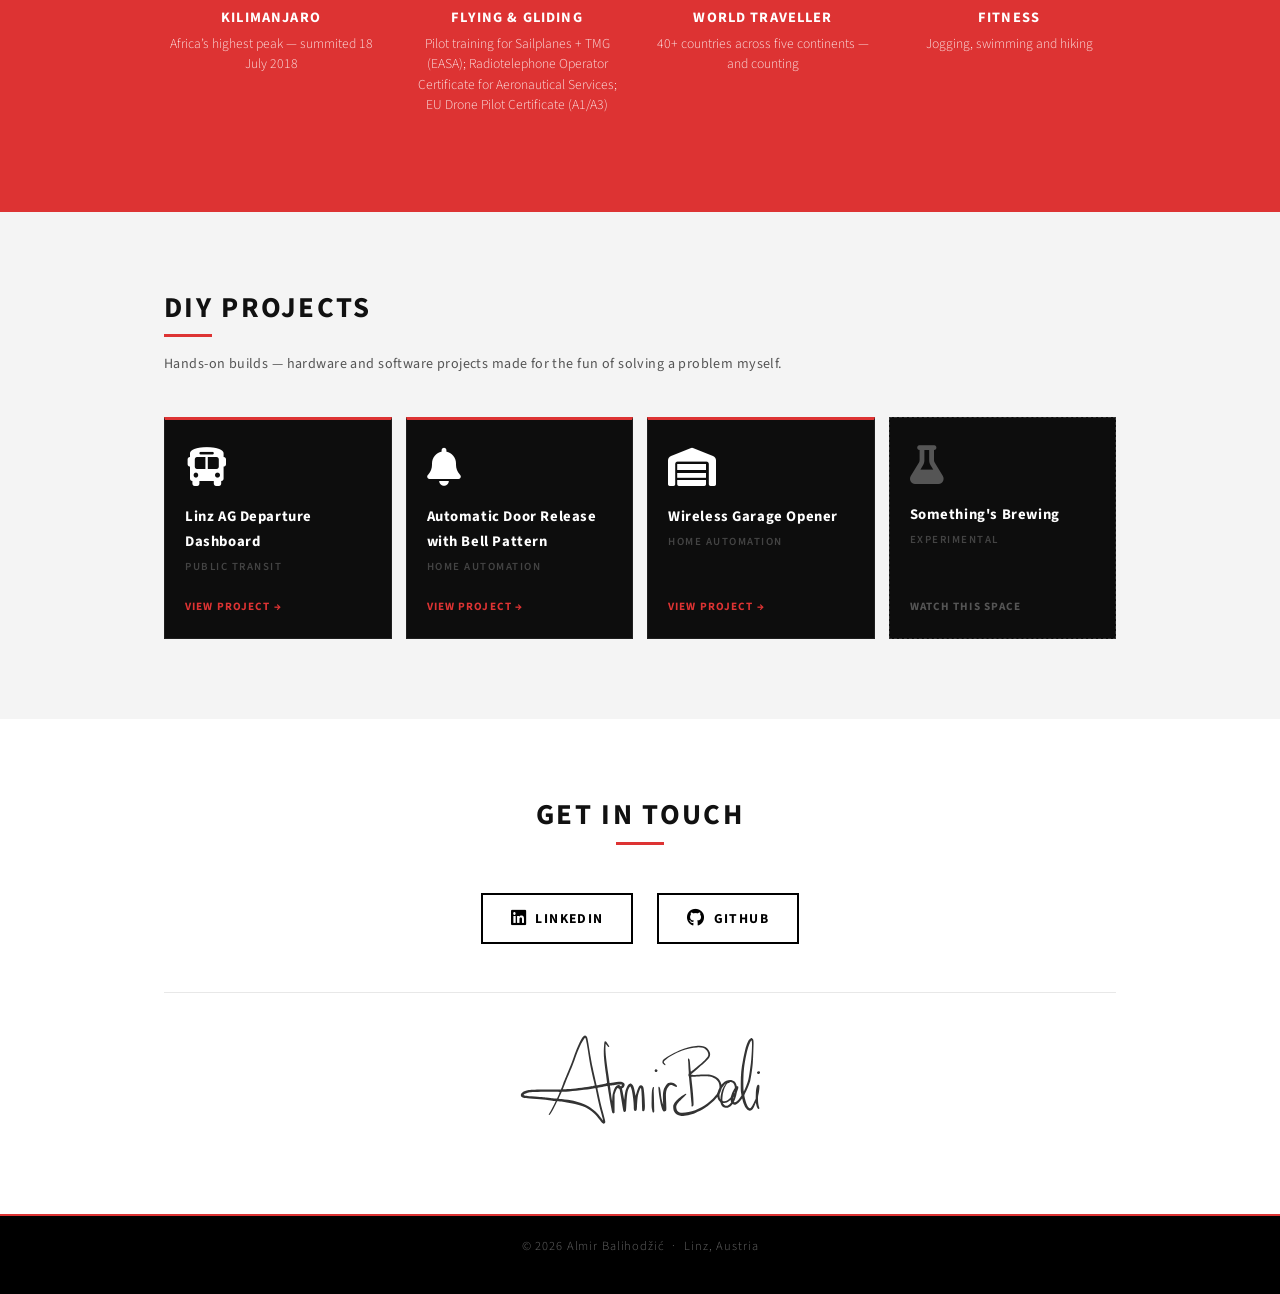
==== commit 8a64da50: "Homepage: RIIC timeline entry 2010-2014 with employer note only Co-Authored-By: Claude Sonnet 5.5 <n" ====
--- a/index.html
+++ b/index.html
@@ -180,11 +180,11 @@
         </div>
 
         <div class="timeline-item">
-          <div class="timeline-date">2008 &mdash; 2014</div>
+          <div class="timeline-date">2010 &mdash; 2014</div>
           <div class="timeline-body">
             <h3>RF System Engineer</h3>
             <p class="timeline-org"><i class="fas fa-university"></i> DICE via the Research Institute for Integrated Circuits (RIIC) &nbsp;&middot;&nbsp; Linz</p>
-            <p>Measurements and characterization, antenna tuning and matching, and technical documentation — part-time as a student from 2008. Research focus: antenna tuning and impedance mismatch compensation in mobile terminal radios.</p>
+            <p>Employed by RIIC, working on site at DICE.</p>
           </div>
         </div>
 
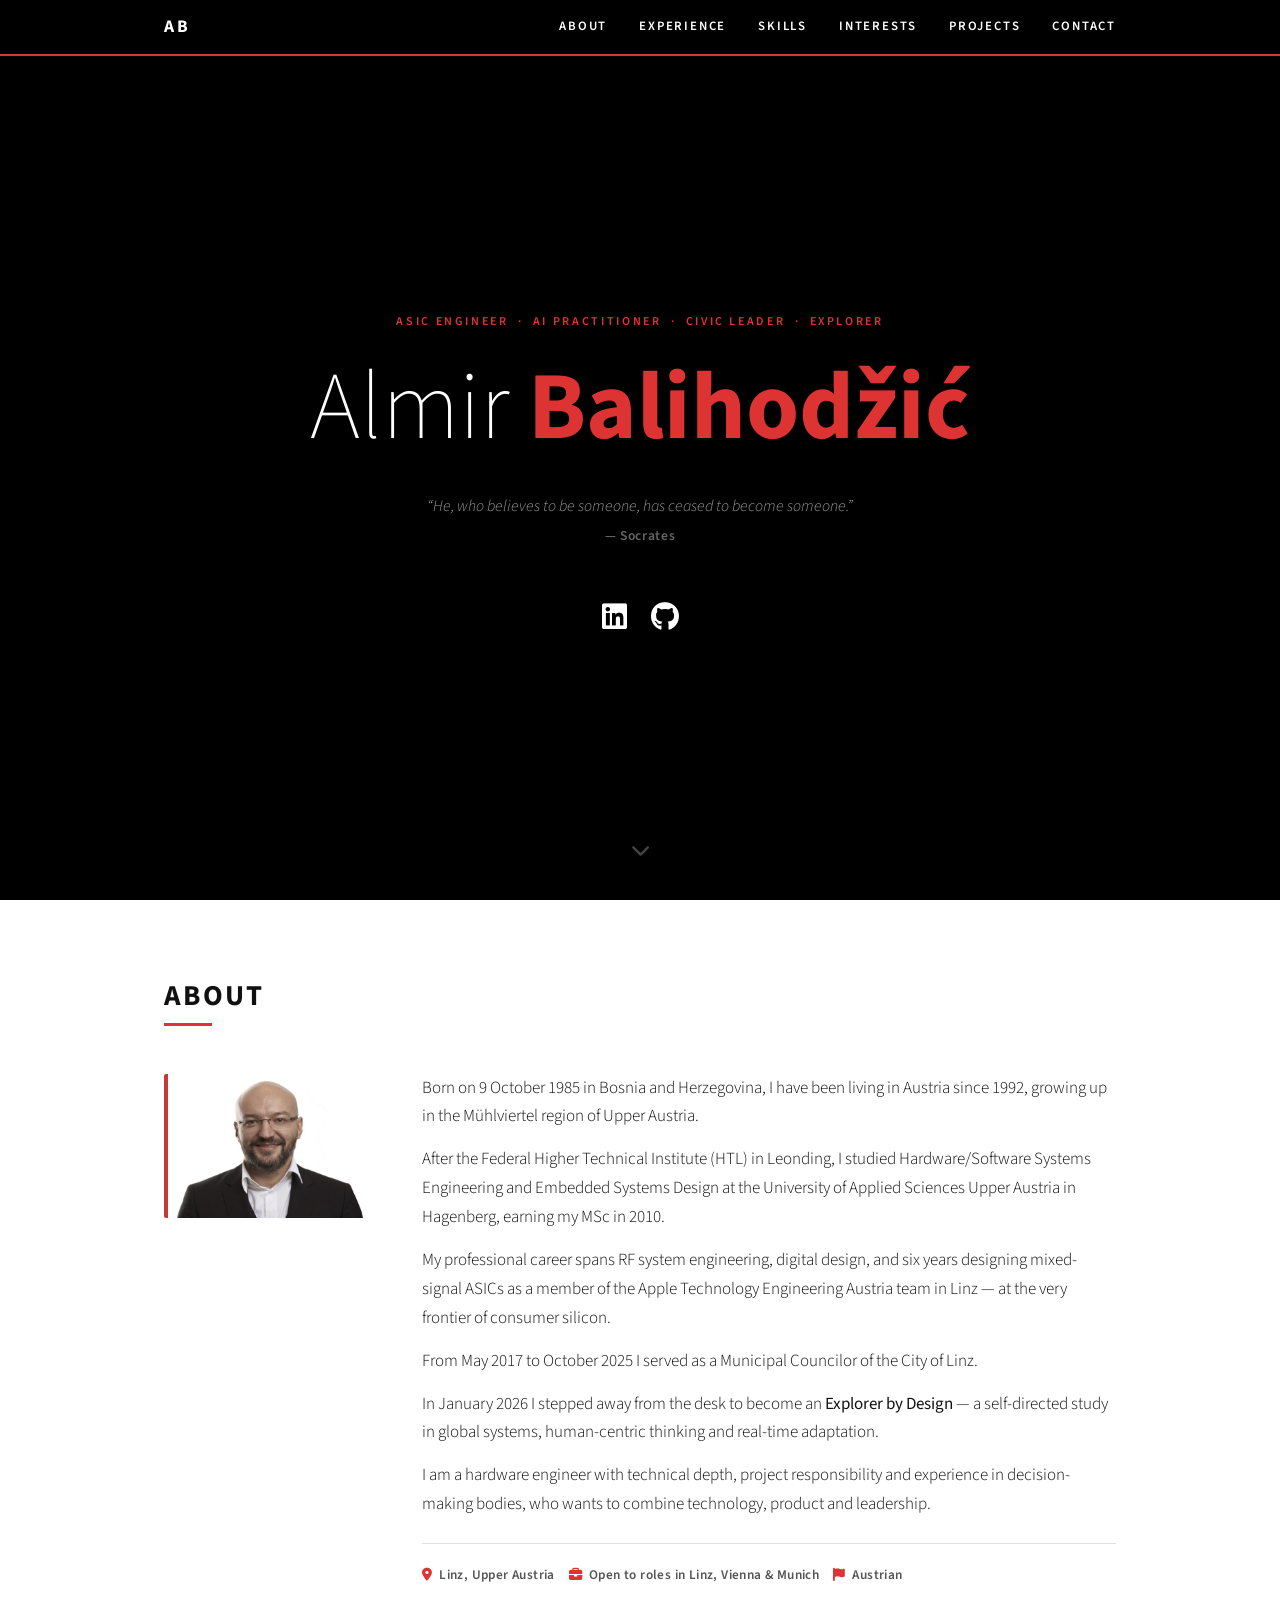
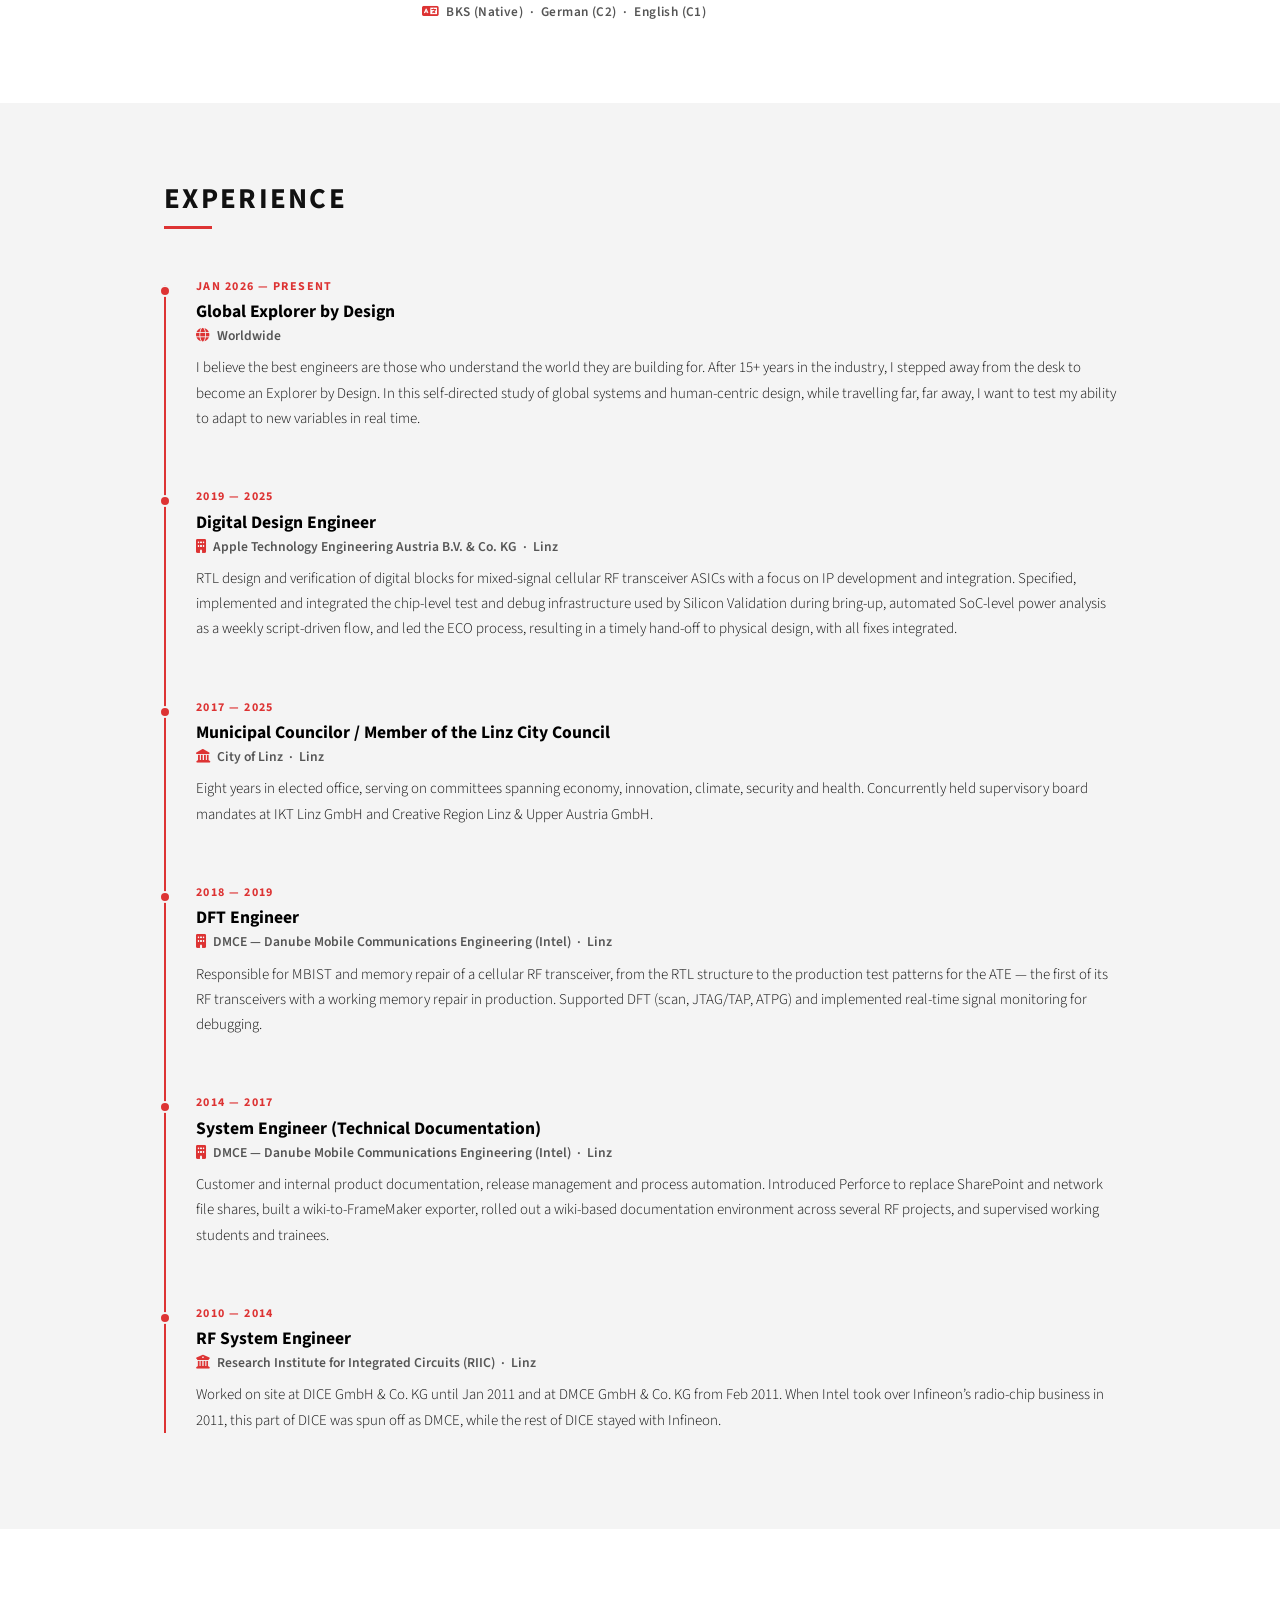
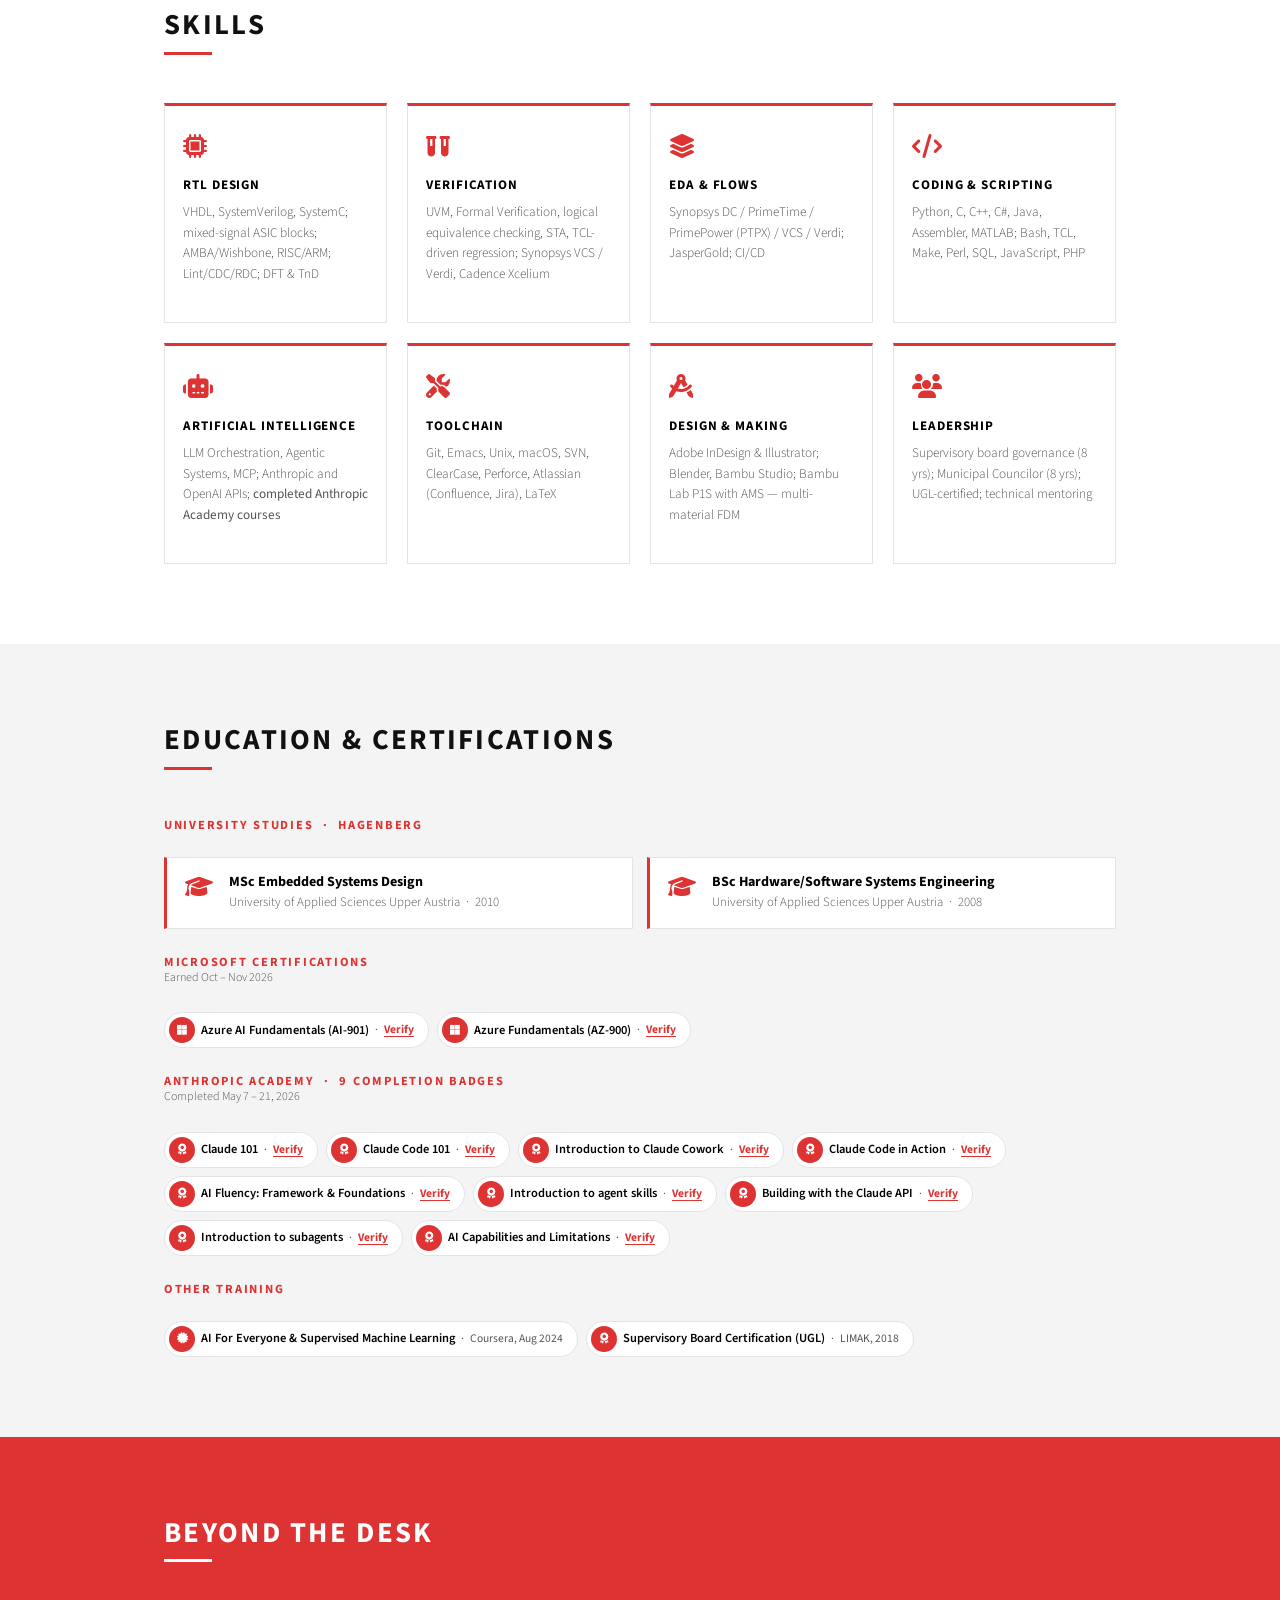
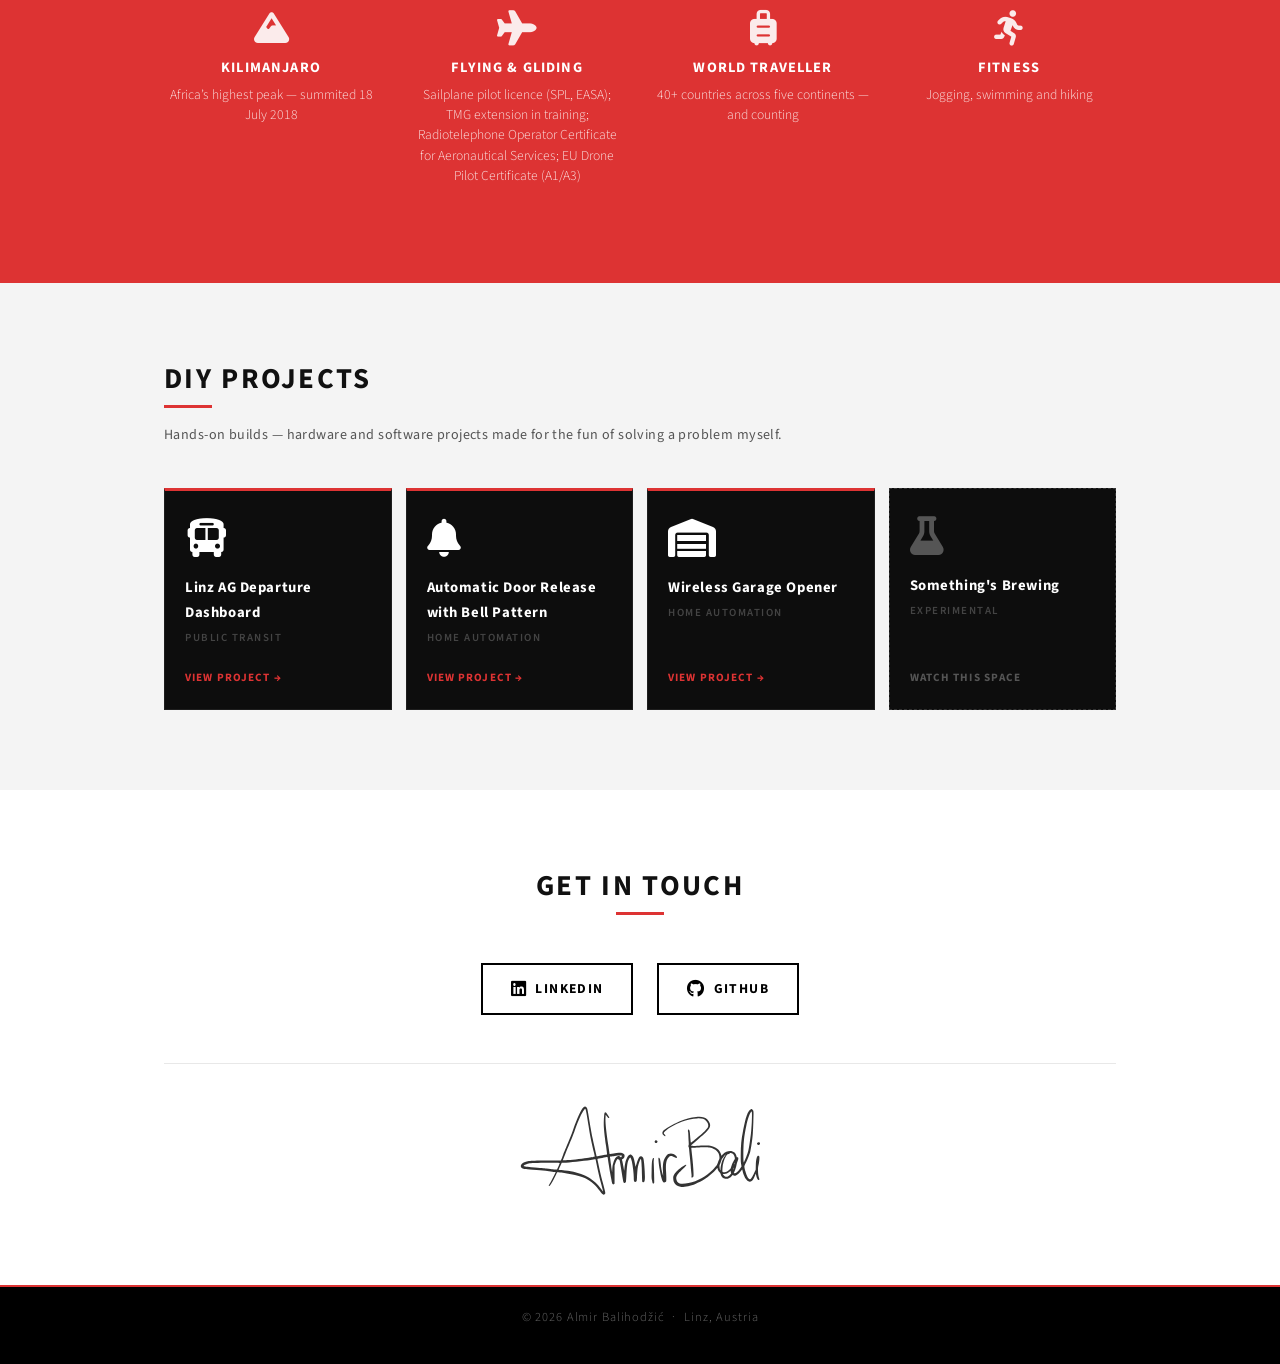
==== commit 97be0455: "Homepage: align job titles, RIIC entry, skills and licence with current CV Co-Authored-By: Claude So" ====
--- a/index.html
+++ b/index.html
@@ -139,7 +139,7 @@
           <div class="timeline-body">
             <h3>Global Explorer by Design</h3>
             <p class="timeline-org"><i class="fas fa-globe"></i> Worldwide</p>
-            <p>The best engineers understand the world they build for. After 15+ years in the industry, a self-directed study in global systems, human-centric design, and the ultimate test of adapting to new variables in real-time.</p>
+            <p>I believe the best engineers are those who understand the world they are building for. After 15+ years in the industry, I stepped away from the desk to become an Explorer by Design. In this self-directed study of global systems and human-centric design, while travelling far, far away, I want to test my ability to adapt to new variables in real time.</p>
           </div>
         </div>
 
@@ -148,7 +148,7 @@
           <div class="timeline-body">
             <h3>Digital Design Engineer</h3>
             <p class="timeline-org"><i class="fas fa-building"></i> Apple Technology Engineering Austria B.V. &amp; Co. KG &nbsp;&middot;&nbsp; Linz</p>
-            <p>RTL design and unit-level verification of digital blocks on mixed-signal cellular RF transceiver ASICs, with a focus on IP development and integration. Specified, implemented and integrated the chip-level test and debug infrastructure used by Silicon Validation during bring-up, automated SoC-level power analysis as a weekly script-driven flow, and led the ECO process, resulting in a timely hand-off to physical design, with all fixes integrated.</p>
+            <p>RTL design and verification of digital blocks for mixed-signal cellular RF transceiver ASICs with a focus on IP development and integration. Specified, implemented and integrated the chip-level test and debug infrastructure used by Silicon Validation during bring-up, automated SoC-level power analysis as a weekly script-driven flow, and led the ECO process, resulting in a timely hand-off to physical design, with all fixes integrated.</p>
           </div>
         </div>
 
@@ -164,7 +164,7 @@
         <div class="timeline-item">
           <div class="timeline-date">2018 &mdash; 2019</div>
           <div class="timeline-body">
-            <h3>Digital Designer (Design for Test)</h3>
+            <h3>DFT Engineer</h3>
             <p class="timeline-org"><i class="fas fa-building"></i> DMCE — Danube Mobile Communications Engineering (Intel) &nbsp;&middot;&nbsp; Linz</p>
             <p>Responsible for MBIST and memory repair of a cellular RF transceiver, from the RTL structure to the production test patterns for the ATE — the first of its RF transceivers with a working memory repair in production. Supported DFT (scan, JTAG/TAP, ATPG) and implemented real-time signal monitoring for debugging.</p>
           </div>
@@ -175,7 +175,7 @@
           <div class="timeline-body">
             <h3>System Engineer (Technical Documentation)</h3>
             <p class="timeline-org"><i class="fas fa-building"></i> DMCE — Danube Mobile Communications Engineering (Intel) &nbsp;&middot;&nbsp; Linz</p>
-            <p>Customer and internal product documentation, release management and process automation. Replaced SharePoint with Perforce for configuration uploads, built a wiki-to-FrameMaker exporter, rolled out a wiki-based documentation environment across several RF projects, and supervised working students and trainees.</p>
+            <p>Customer and internal product documentation, release management and process automation. Introduced Perforce to replace SharePoint and network file shares, built a wiki-to-FrameMaker exporter, rolled out a wiki-based documentation environment across several RF projects, and supervised working students and trainees.</p>
           </div>
         </div>
 
@@ -183,8 +183,8 @@
           <div class="timeline-date">2010 &mdash; 2014</div>
           <div class="timeline-body">
             <h3>RF System Engineer</h3>
-            <p class="timeline-org"><i class="fas fa-university"></i> DICE via the Research Institute for Integrated Circuits (RIIC) &nbsp;&middot;&nbsp; Linz</p>
-            <p>Employed by RIIC, working on site at DICE.</p>
+            <p class="timeline-org"><i class="fas fa-university"></i> Research Institute for Integrated Circuits (RIIC) &nbsp;&middot;&nbsp; Linz</p>
+            <p>Worked on site at DICE GmbH &amp; Co. KG until Jan 2011 and at DMCE GmbH &amp; Co. KG from Feb 2011. When Intel took over Infineon&rsquo;s radio-chip business in 2011, this part of DICE was spun off as DMCE, while the rest of DICE stayed with Infineon.</p>
           </div>
         </div>
 
@@ -220,7 +220,7 @@
           <div class="skill-card card h-100">
             <div class="skill-icon"><i class="fas fa-layer-group"></i></div>
             <h3>EDA &amp; Flows</h3>
-            <p>Synopsys DC / PrimeTime / PrimePower (PTPX) / VCS / Verdi; JasperGold</p>
+            <p>Synopsys DC / PrimeTime / PrimePower (PTPX) / VCS / Verdi; JasperGold; CI/CD</p>
           </div>
         </div>
 
@@ -236,7 +236,7 @@
           <div class="skill-card card h-100">
             <div class="skill-icon"><i class="fas fa-robot"></i></div>
             <h3>Artificial Intelligence</h3>
-            <p>LLM Orchestration, Agentic Systems, MCP; Anthropic · Google · OpenAI; <strong>Anthropic Academy certified</strong></p>
+            <p>LLM Orchestration, Agentic Systems, MCP; Anthropic and OpenAI APIs; <strong>completed Anthropic Academy courses</strong></p>
           </div>
         </div>
 
@@ -244,7 +244,7 @@
           <div class="skill-card card h-100">
             <div class="skill-icon"><i class="fas fa-tools"></i></div>
             <h3>Toolchain</h3>
-            <p>Git, Emacs, Unix, macOS, SVN, Clearcase, Perforce, LaTeX</p>
+            <p>Git, Emacs, Unix, macOS, SVN, ClearCase, Perforce, Atlassian (Confluence, Jira), LaTeX</p>
           </div>
         </div>
 
@@ -382,7 +382,7 @@
           <div class="interest-item">
             <i class="fas fa-plane"></i>
             <h3>Flying &amp; Gliding</h3>
-            <p>Pilot training for Sailplanes + TMG (EASA); Radiotelephone Operator Certificate for Aeronautical Services; EU Drone Pilot Certificate (A1/A3)</p>
+            <p>Sailplane pilot licence (SPL, EASA); TMG extension in training; Radiotelephone Operator Certificate for Aeronautical Services; EU Drone Pilot Certificate (A1/A3)</p>
           </div>
         </div>
 
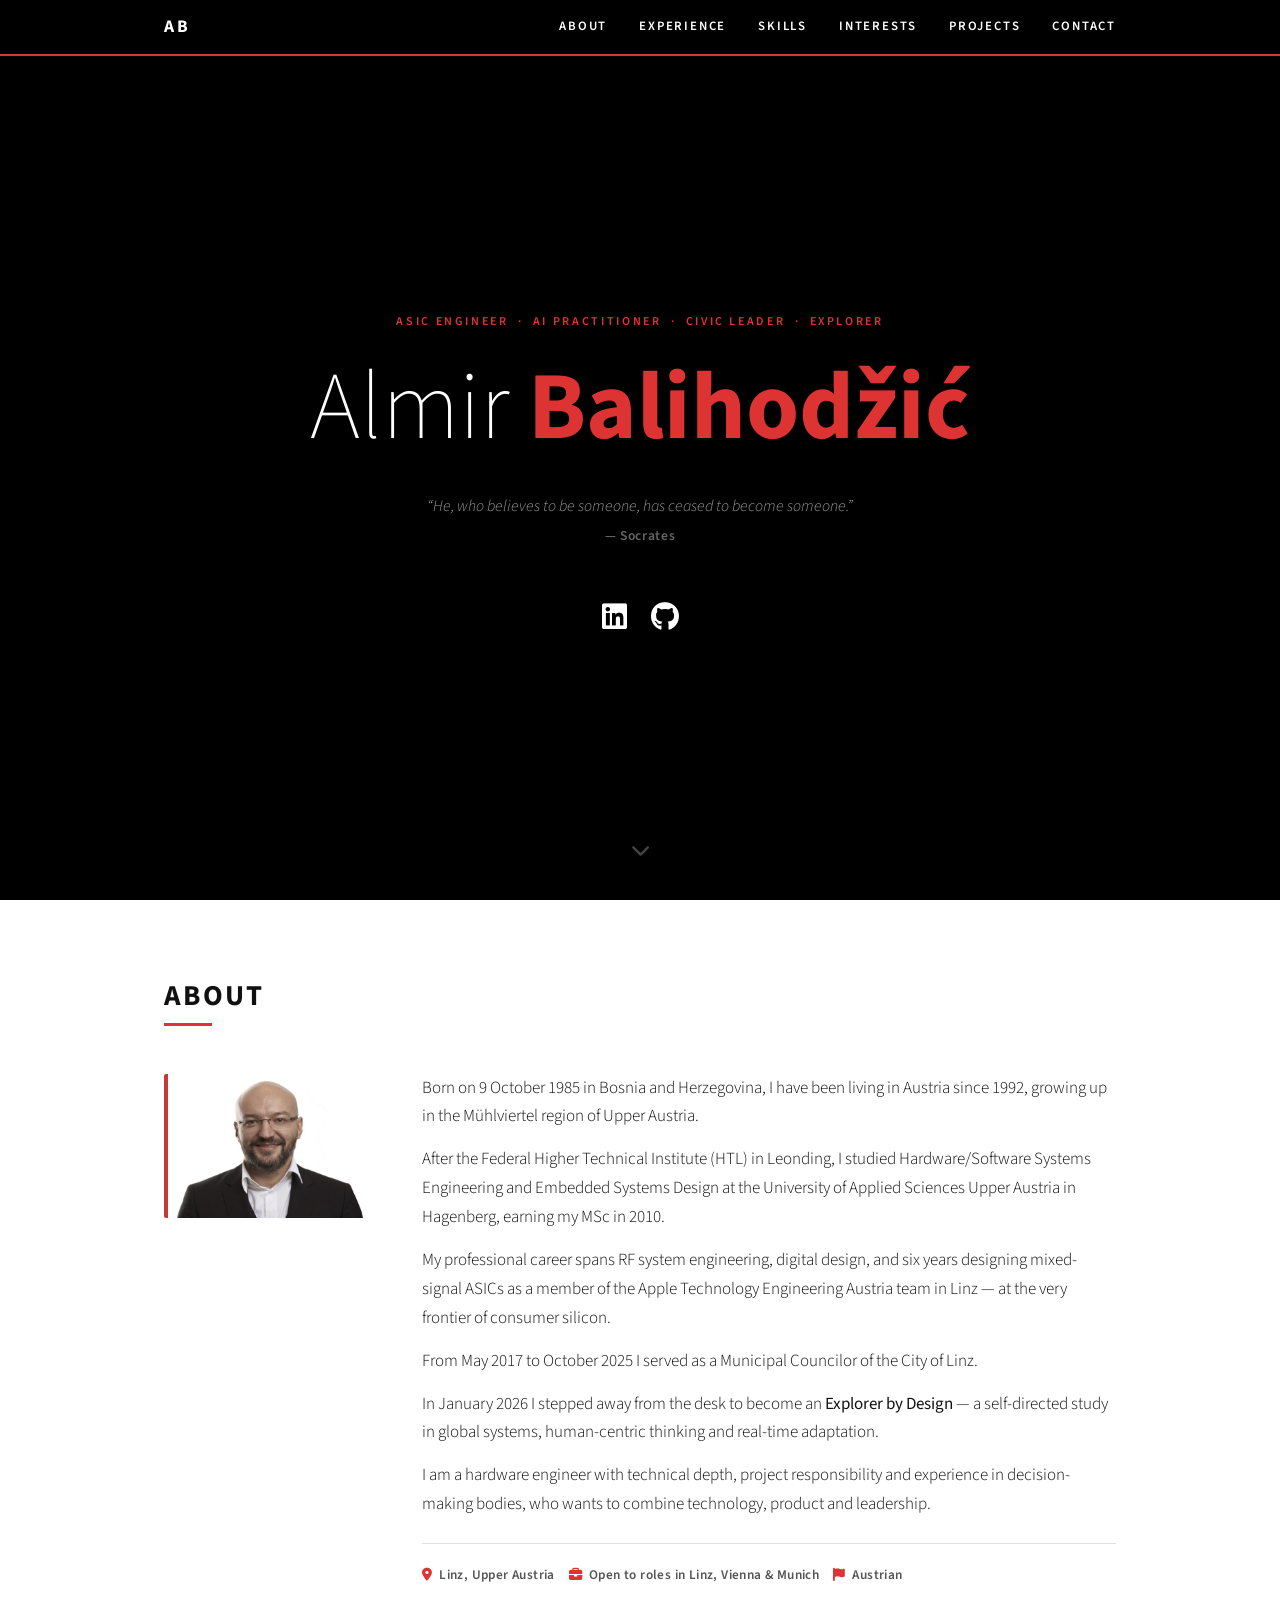
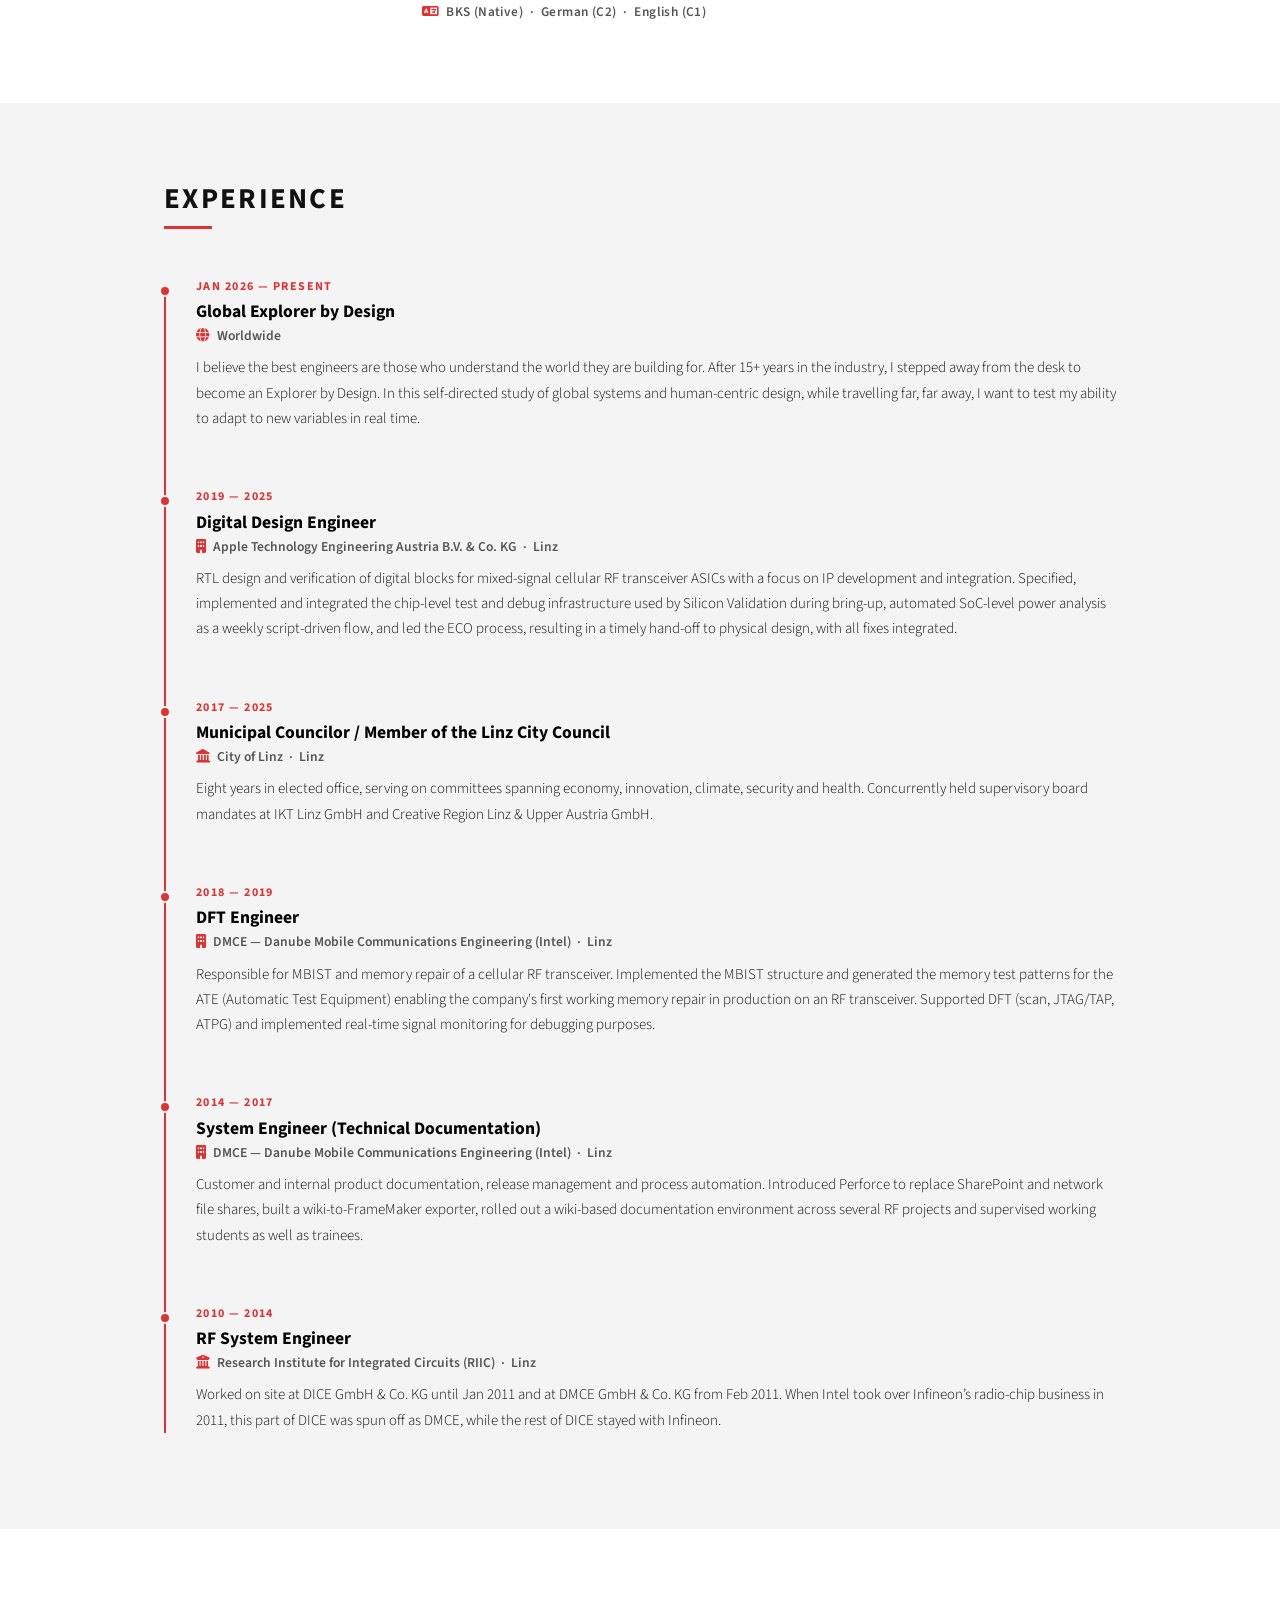
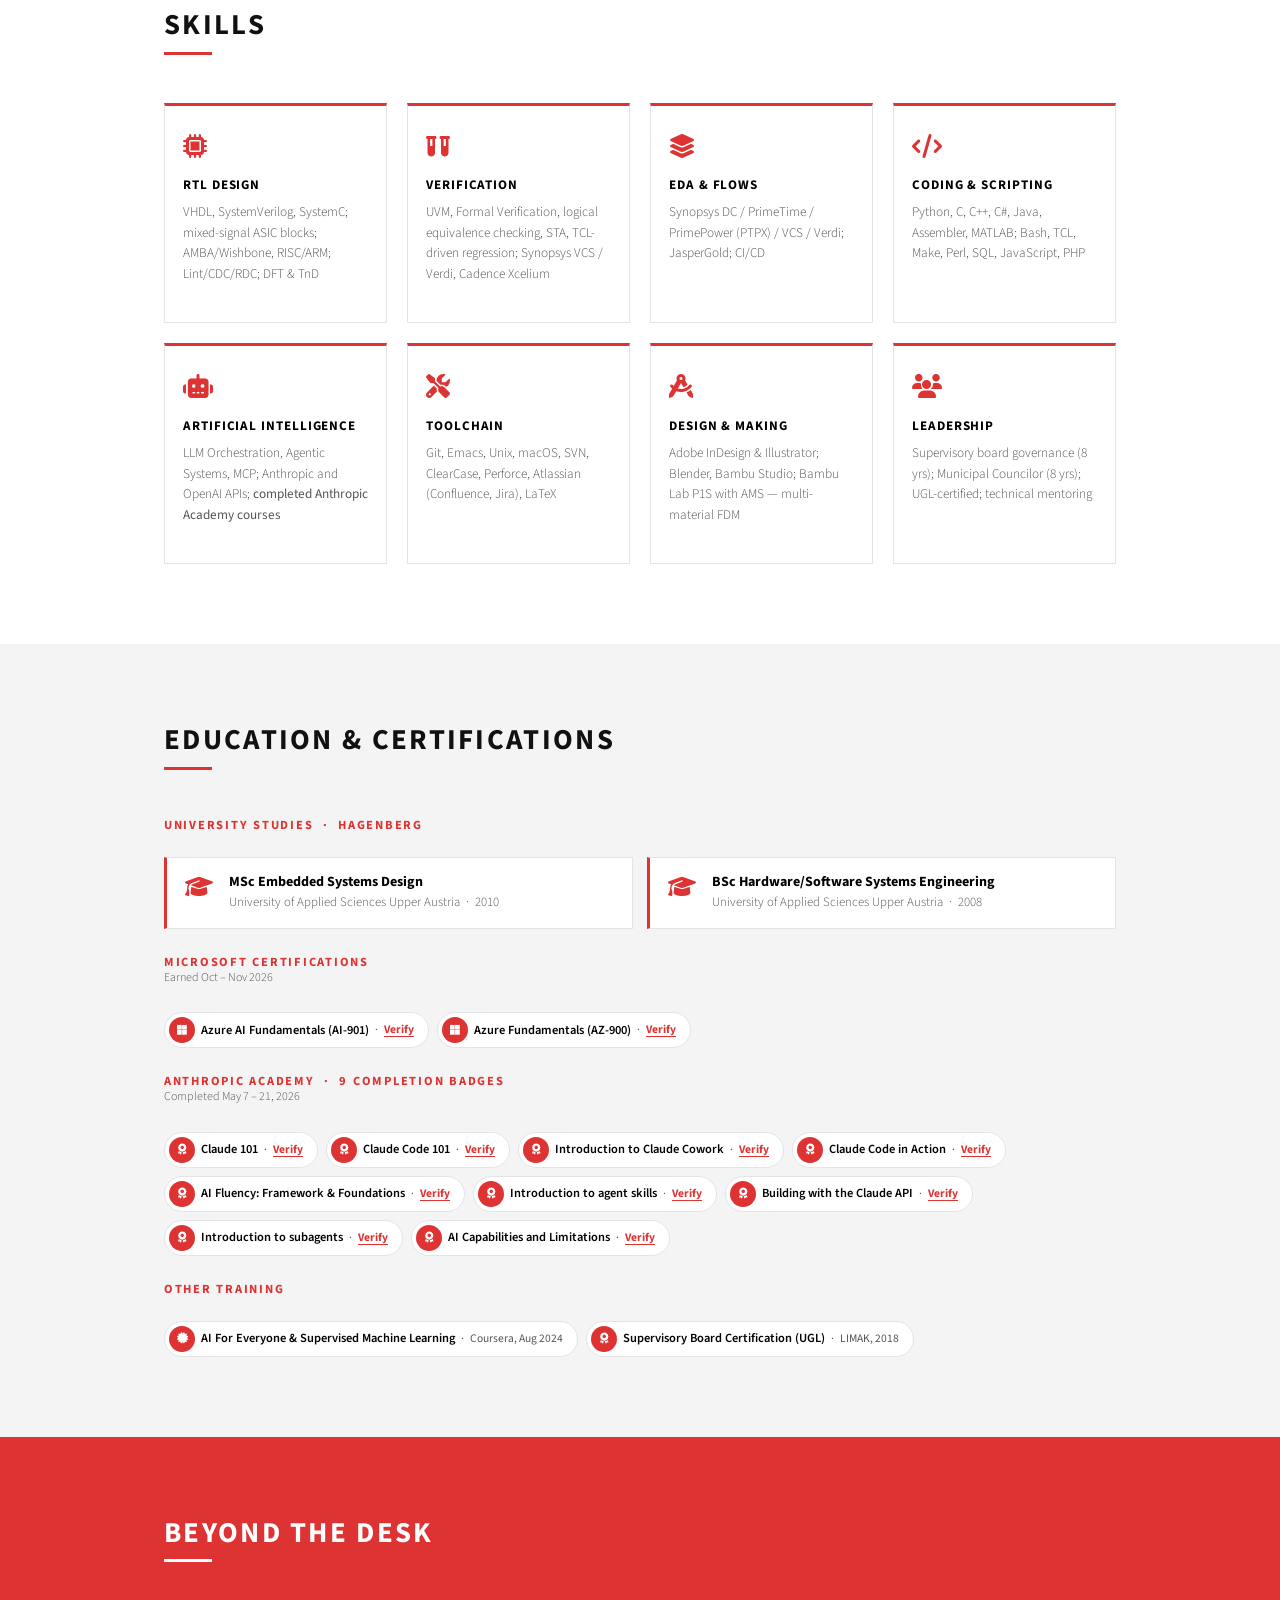
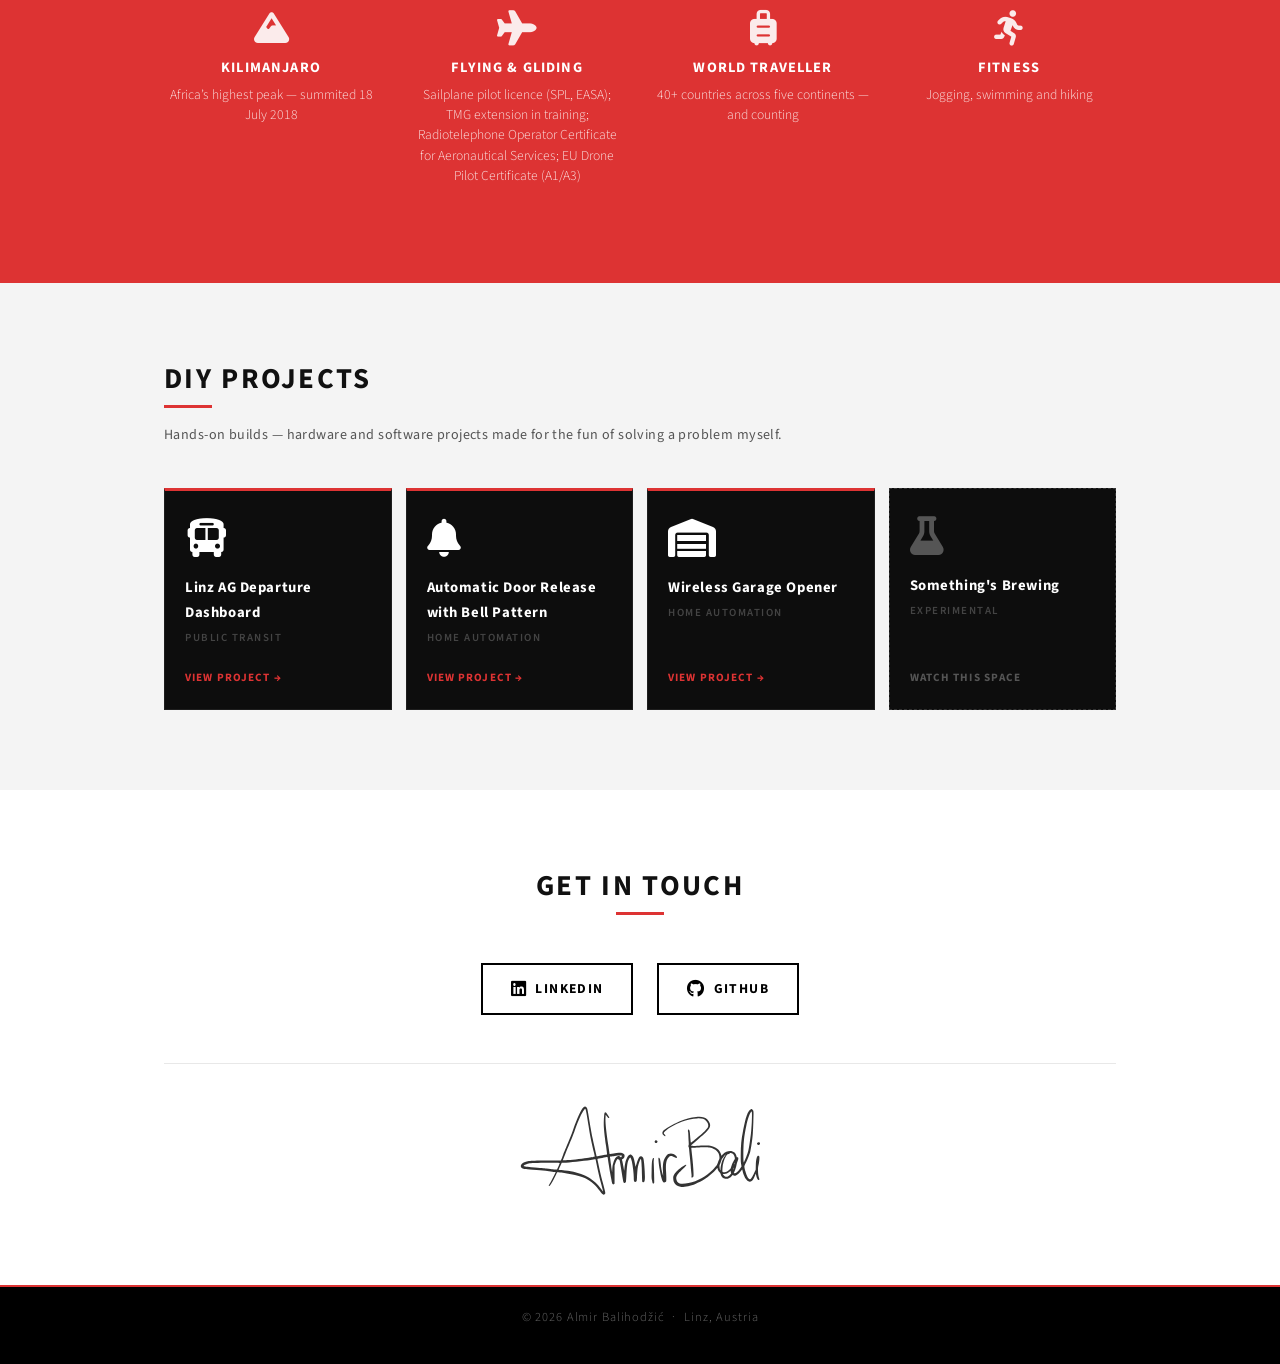
==== commit ccf3935d: "Homepage: update DFT and documentation descriptions Co-Authored-By: Claude Sonnet 5.5 <noreply@anthr" ====
--- a/index.html
+++ b/index.html
@@ -166,7 +166,7 @@
           <div class="timeline-body">
             <h3>DFT Engineer</h3>
             <p class="timeline-org"><i class="fas fa-building"></i> DMCE — Danube Mobile Communications Engineering (Intel) &nbsp;&middot;&nbsp; Linz</p>
-            <p>Responsible for MBIST and memory repair of a cellular RF transceiver, from the RTL structure to the production test patterns for the ATE — the first of its RF transceivers with a working memory repair in production. Supported DFT (scan, JTAG/TAP, ATPG) and implemented real-time signal monitoring for debugging.</p>
+            <p>Responsible for MBIST and memory repair of a cellular RF transceiver. Implemented the MBIST structure and generated the memory test patterns for the ATE (Automatic Test Equipment) enabling the company's first working memory repair in production on an RF transceiver. Supported DFT (scan, JTAG/TAP, ATPG) and implemented real-time signal monitoring for debugging purposes.</p>
           </div>
         </div>
 
@@ -175,7 +175,7 @@
           <div class="timeline-body">
             <h3>System Engineer (Technical Documentation)</h3>
             <p class="timeline-org"><i class="fas fa-building"></i> DMCE — Danube Mobile Communications Engineering (Intel) &nbsp;&middot;&nbsp; Linz</p>
-            <p>Customer and internal product documentation, release management and process automation. Introduced Perforce to replace SharePoint and network file shares, built a wiki-to-FrameMaker exporter, rolled out a wiki-based documentation environment across several RF projects, and supervised working students and trainees.</p>
+            <p>Customer and internal product documentation, release management and process automation. Introduced Perforce to replace SharePoint and network file shares, built a wiki-to-FrameMaker exporter, rolled out a wiki-based documentation environment across several RF projects and supervised working students as well as trainees.</p>
           </div>
         </div>
 
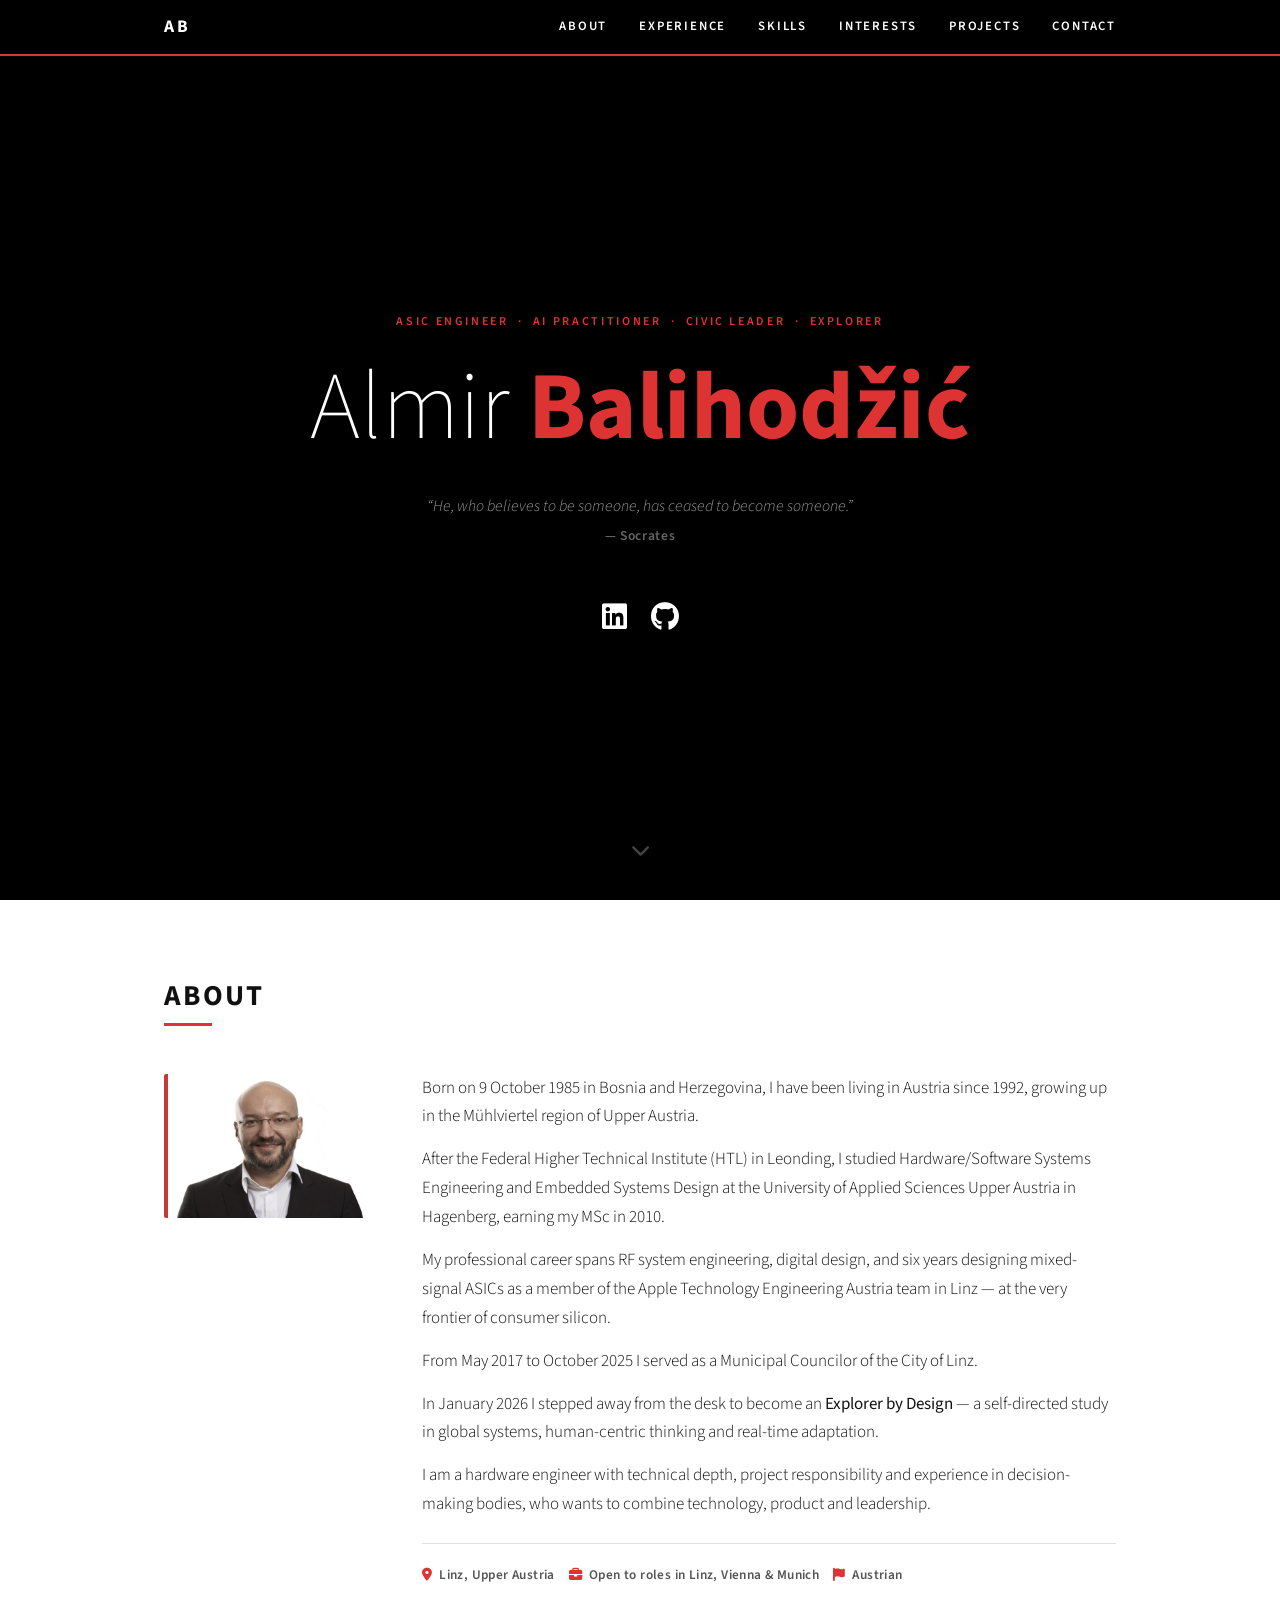
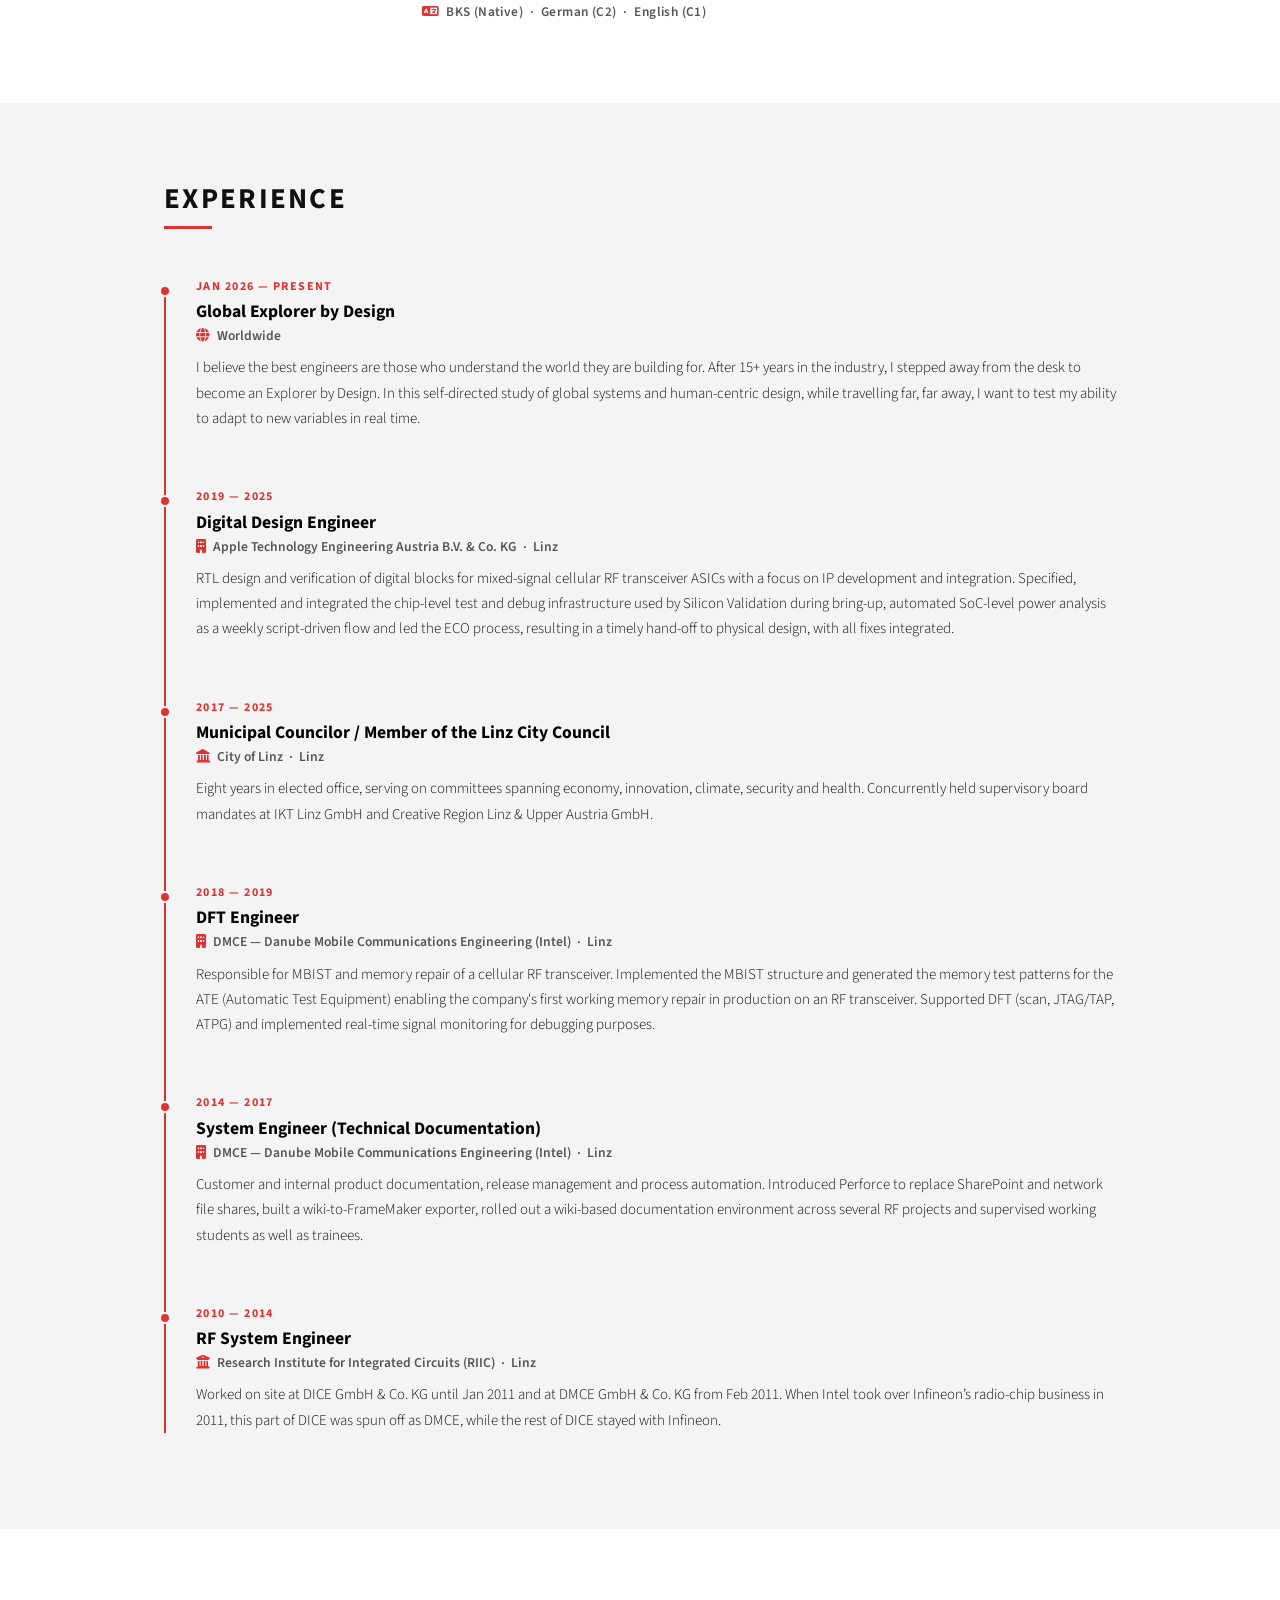
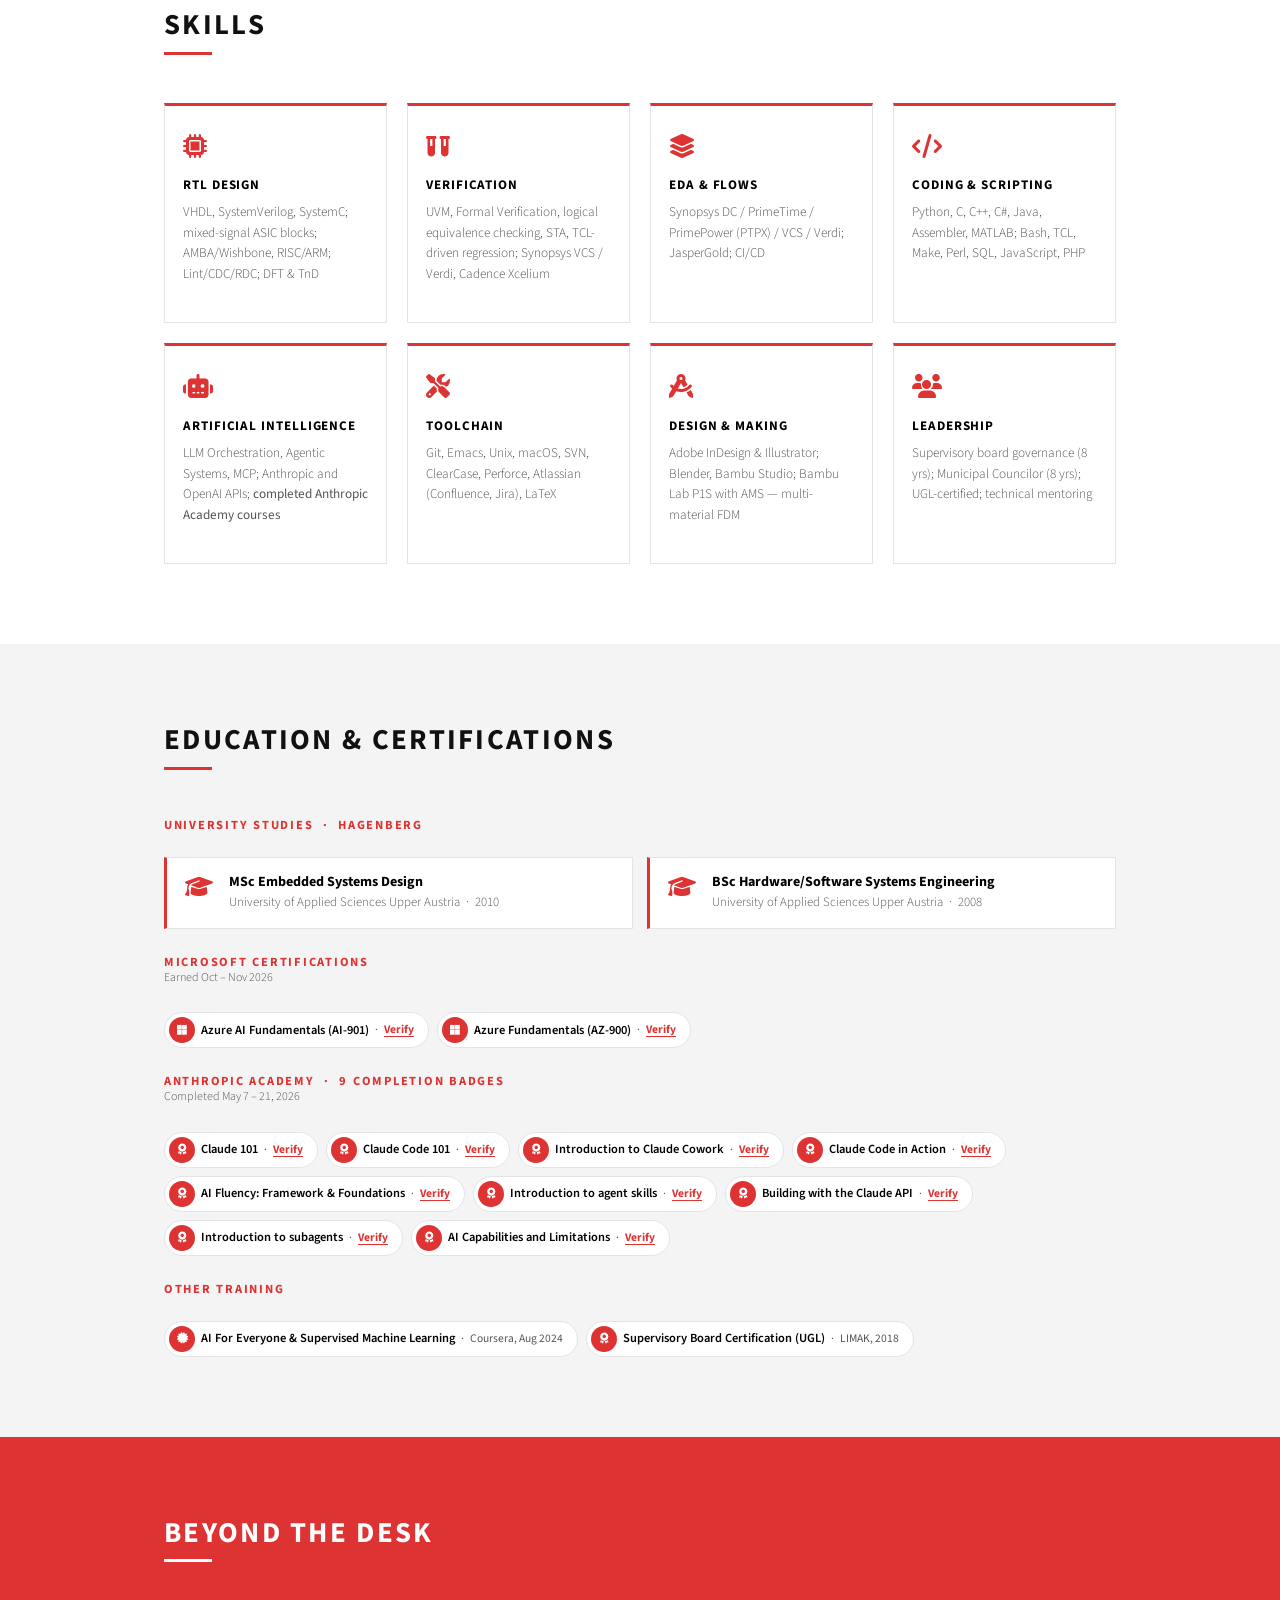
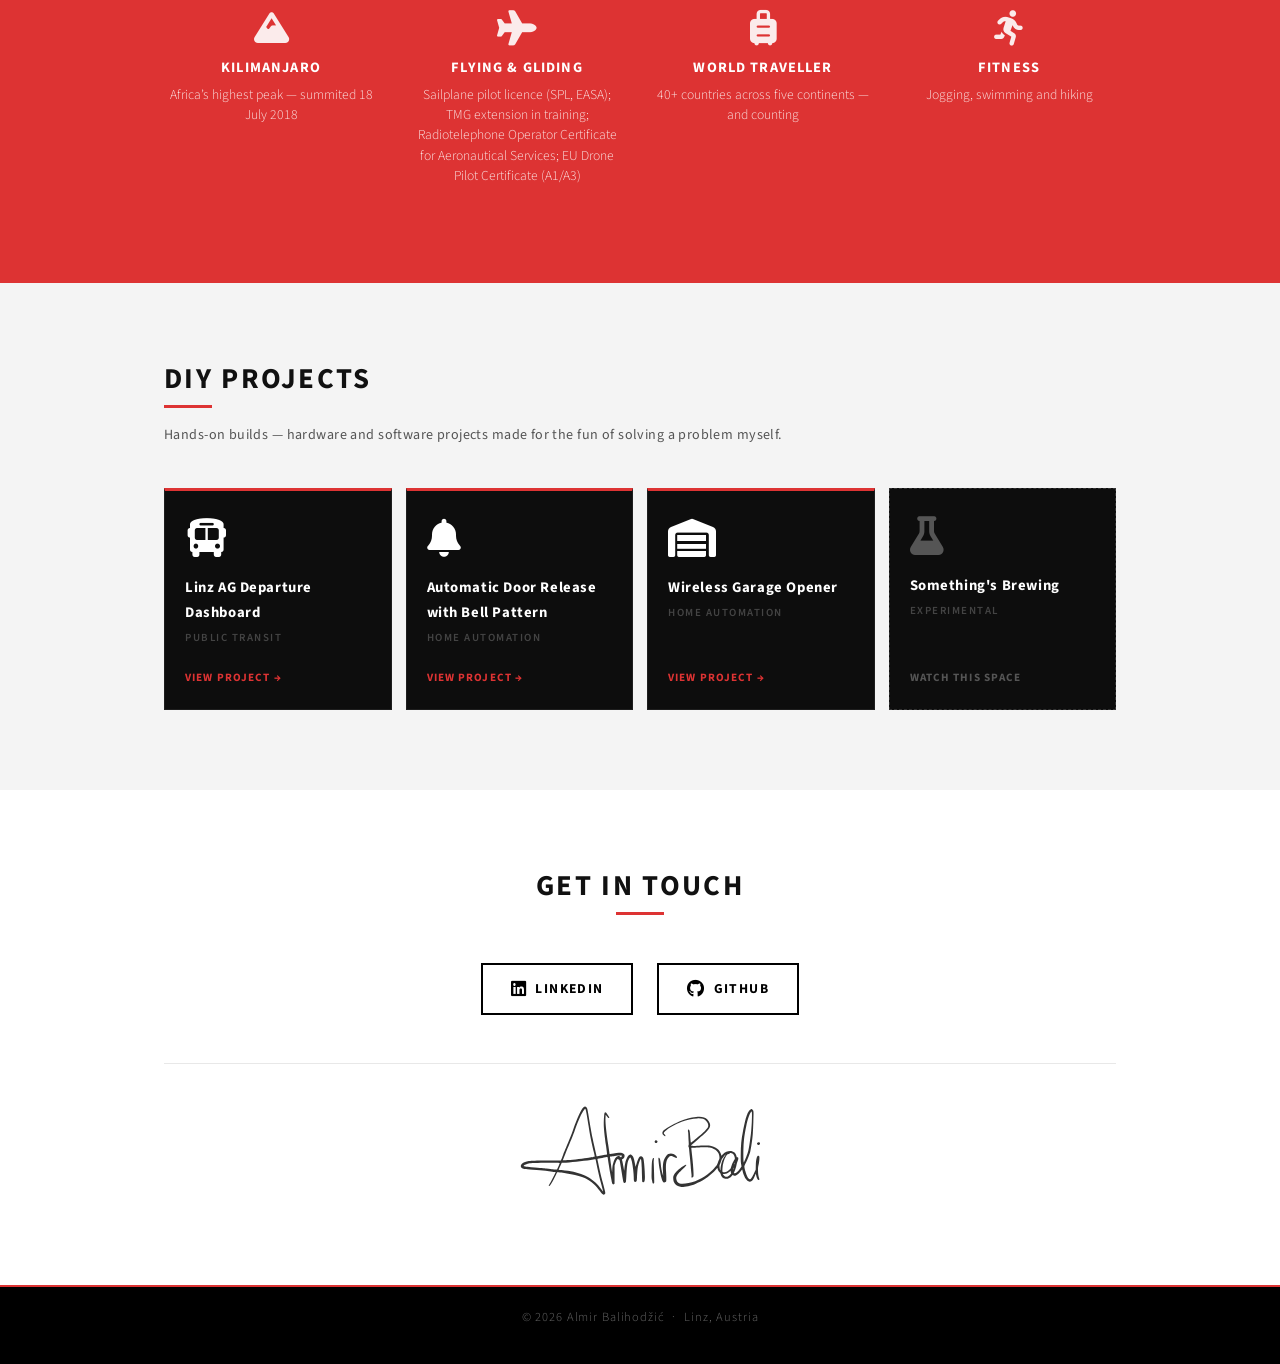
==== commit c81b7e1e: "Homepage: punctuation fix in the Apple entry Co-Authored-By: Claude Sonnet 5.5 <noreply@anthropic.co" ====
--- a/index.html
+++ b/index.html
@@ -148,7 +148,7 @@
           <div class="timeline-body">
             <h3>Digital Design Engineer</h3>
             <p class="timeline-org"><i class="fas fa-building"></i> Apple Technology Engineering Austria B.V. &amp; Co. KG &nbsp;&middot;&nbsp; Linz</p>
-            <p>RTL design and verification of digital blocks for mixed-signal cellular RF transceiver ASICs with a focus on IP development and integration. Specified, implemented and integrated the chip-level test and debug infrastructure used by Silicon Validation during bring-up, automated SoC-level power analysis as a weekly script-driven flow, and led the ECO process, resulting in a timely hand-off to physical design, with all fixes integrated.</p>
+            <p>RTL design and verification of digital blocks for mixed-signal cellular RF transceiver ASICs with a focus on IP development and integration. Specified, implemented and integrated the chip-level test and debug infrastructure used by Silicon Validation during bring-up, automated SoC-level power analysis as a weekly script-driven flow and led the ECO process, resulting in a timely hand-off to physical design, with all fixes integrated.</p>
           </div>
         </div>
 
